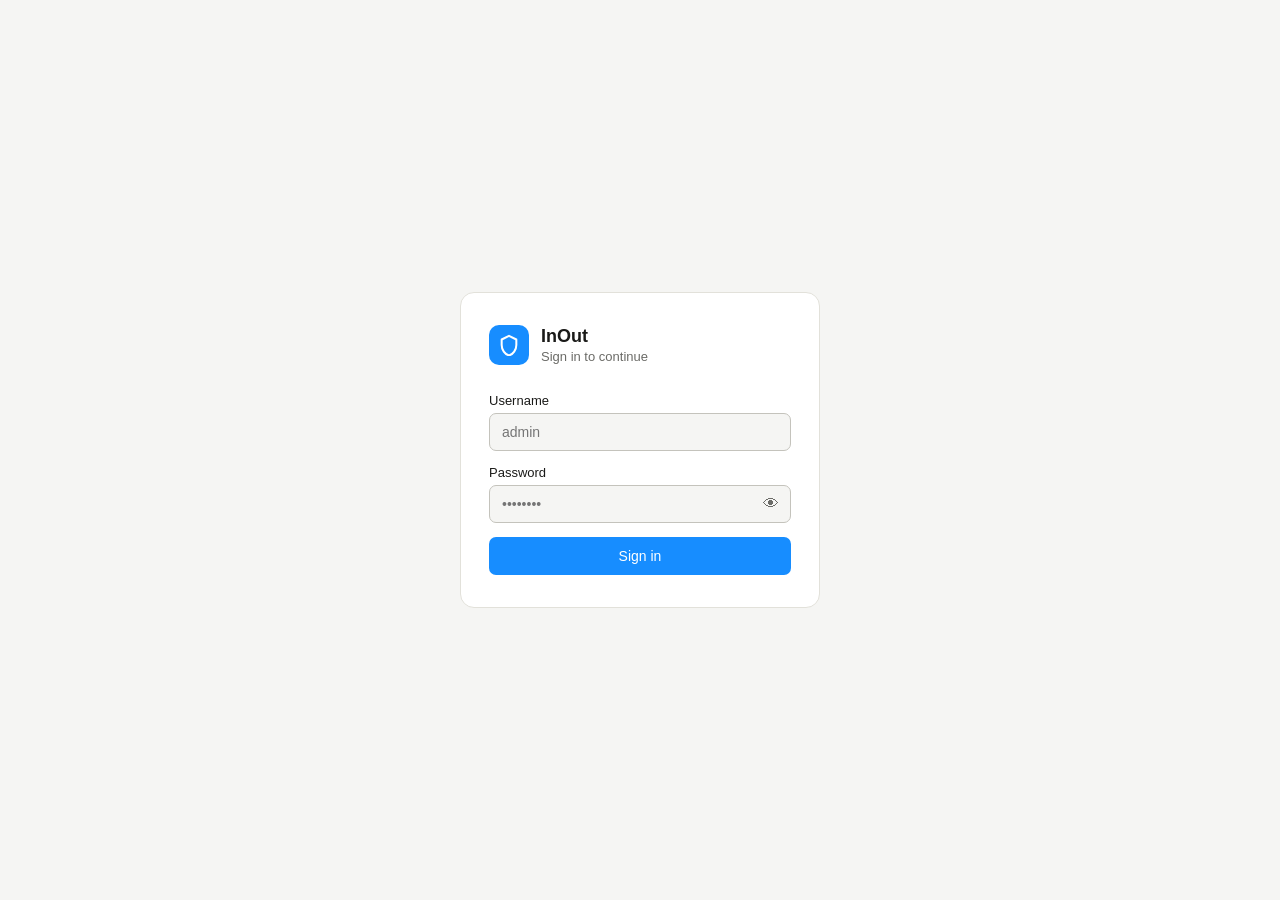
==== sd_card/www/index.html @ 233529e0 "fix(panel): auto-refresh employees and cards every 30s The local panel loaded employees once at star" ====
<!DOCTYPE html>
<html lang="en">
<head>
<meta charset="UTF-8">
<meta name="viewport" content="width=device-width,initial-scale=1,maximum-scale=1">
<title>InOut</title>
<style>
:root{
  --bg:#f5f5f3;--surface:#fff;--s2:#f0f0ee;--s3:#e8e8e5;
  --border:#e2e1da;--border2:#c4c3bc;
  --text:#1a1a18;--muted:#6b6b67;--hint:#9b9b96;
  --blue:#178DFF;--blue-d:#0f7ae0;--blue-bg:#e8f3ff;--blue-tx:#0c4a8a;
  --green:#39955a;--green-bg:#eaf5ee;--green-tx:#1a5430;
  --amber:#b07a10;--amber-bg:#fef3dc;--amber-tx:#7a4e00;
  --red:#c0392b;--red-bg:#fdecea;--red-tx:#7a1e14;
  --r:10px;--rsm:7px;
}
@media(prefers-color-scheme:dark){:root{
  --bg:#161614;--surface:#1f1f1d;--s2:#272725;--s3:#2f2f2c;
  --border:#2e2e2b;--border2:#3e3e3a;
  --text:#f0f0ec;--muted:#a0a09a;--hint:#606060;
  --blue:#4aabff;--blue-d:#6abbff;--blue-bg:#0d2540;--blue-tx:#90ccff;
  --green:#4caf70;--green-bg:#0f2d1a;--green-tx:#7dd89a;
  --amber:#e0a030;--amber-bg:#2d1e00;--amber-tx:#f0c060;
  --red:#e05540;--red-bg:#2d0e0a;--red-tx:#f09080;
}}
*{box-sizing:border-box;margin:0;padding:0}
body{font-family:-apple-system,BlinkMacSystemFont,'Segoe UI',Roboto,sans-serif;
     background:var(--bg);color:var(--text);-webkit-font-smoothing:antialiased;min-height:100vh}

/* ── Login ─────────────────────────────────────────────────────────────────── */
#login-screen{display:flex;align-items:center;justify-content:center;
              min-height:100vh;padding:20px}
.login-box{background:var(--surface);border:1px solid var(--border);
           border-radius:14px;padding:32px 28px;width:100%;max-width:360px}
.login-logo{display:flex;align-items:center;gap:12px;margin-bottom:28px}
.login-mark{width:40px;height:40px;background:var(--blue);border-radius:10px;
            display:flex;align-items:center;justify-content:center;flex-shrink:0}
.login-mark svg{width:22px;height:22px;fill:none;stroke:#fff;stroke-width:2.2;
                stroke-linecap:round;stroke-linejoin:round}
.login-title{font-size:18px;font-weight:600}
.login-sub{font-size:13px;color:var(--muted);margin-top:2px}
.lfield{display:flex;flex-direction:column;gap:5px;margin-bottom:14px}
.lfield label{font-size:13px;font-weight:500}
.lfield input{padding:10px 12px;border:1px solid var(--border2);border-radius:var(--rsm);
              background:var(--bg);color:var(--text);font-size:14px;font-family:inherit;outline:none}
.lfield input:focus{border-color:var(--blue);box-shadow:0 0 0 3px var(--blue-bg)}
.lerr{font-size:12px;color:var(--red-tx);background:var(--red-bg);padding:8px 12px;
      border-radius:var(--rsm);margin-bottom:12px;display:none}
.lerr.show{display:block}
.lbtn{width:100%;padding:11px;border-radius:var(--rsm);background:var(--blue);
      color:#fff;font-size:14px;font-weight:500;border:none;cursor:pointer;
      font-family:inherit;transition:opacity .15s}
.lbtn:hover{opacity:.9}.lbtn:disabled{opacity:.4;cursor:not-allowed}

/* ── Change password screen ────────────────────────────────────────────────── */
#change-pass-screen{display:none;align-items:center;justify-content:center;
                    min-height:100vh;padding:20px}
.cp-box{background:var(--surface);border:1px solid var(--border);
        border-radius:14px;padding:32px 28px;width:100%;max-width:360px}
.cp-box h2{font-size:16px;font-weight:600;margin-bottom:6px}
.cp-box p{font-size:13px;color:var(--muted);margin-bottom:20px;line-height:1.5}

/* ── App shell ─────────────────────────────────────────────────────────────── */
#app{display:none;height:100vh;overflow:hidden;flex-direction:column}
#app.show{display:flex}
.shell{display:flex;flex:1;overflow:hidden}
.sidebar{width:220px;min-width:220px;background:var(--surface);
         border-right:1px solid var(--border);display:flex;flex-direction:column;
         transition:transform .25s;z-index:30}
@media(max-width:700px){
  .sidebar{position:fixed;top:0;left:0;height:100%;transform:translateX(-100%);
           box-shadow:4px 0 20px rgba(0,0,0,.15)}
  .sidebar.open{transform:translateX(0)}
  .overlay{display:none;position:fixed;inset:0;background:rgba(0,0,0,.4);z-index:29}
  .overlay.show{display:block}
  .menu-btn{display:flex!important}
  .content{padding:14px 14px 40px!important}
  .topbar{padding:0 14px!important}
  .metrics{grid-template-columns:1fr 1fr!important}
  .grid2{grid-template-columns:1fr!important}
}
@media(min-width:701px){.overlay,.menu-btn{display:none}}
.logo{padding:18px 16px 14px;border-bottom:1px solid var(--border);display:flex;align-items:center;gap:10px}
.logo-mark{width:32px;height:32px;background:var(--blue);border-radius:8px;
           display:flex;align-items:center;justify-content:center;flex-shrink:0}
.logo-mark svg{width:17px;height:17px;fill:none;stroke:#fff;stroke-width:2.2;
               stroke-linecap:round;stroke-linejoin:round}
.logo-name{font-size:14px;font-weight:600}
.logo-sub{font-size:11px;color:var(--muted);margin-top:1px}
nav{flex:1;padding:10px 8px;overflow-y:auto}
.nav-sep{font-size:10px;color:var(--hint);text-transform:uppercase;letter-spacing:.06em;
         padding:10px 10px 4px;margin-top:4px}
.ni{display:flex;align-items:center;gap:9px;padding:7px 10px;border-radius:var(--rsm);
    font-size:13px;color:var(--muted);border:none;background:none;width:100%;
    text-align:left;cursor:pointer;font-family:inherit;margin-bottom:2px;transition:background .12s,color .12s}
.ni:hover{background:var(--s2);color:var(--text)}
.ni.active{background:var(--s2);color:var(--text);font-weight:500}
.ni svg{width:15px;height:15px;flex-shrink:0;opacity:.65}.ni.active svg{opacity:1}
.ni-badge{margin-left:auto;background:var(--red-bg);color:var(--red-tx);font-size:10px;padding:1px 6px;border-radius:99px;font-weight:600}
.sidebar-footer{padding:8px 8px 14px;border-top:1px solid var(--border)}
.user-chip{margin:0 10px 8px;padding:8px 10px;background:var(--s2);border-radius:var(--rsm);
           font-size:12px;display:flex;align-items:center;gap:8px}
.user-av{width:24px;height:24px;border-radius:50%;background:var(--blue-bg);
         color:var(--blue-tx);display:flex;align-items:center;justify-content:center;
         font-size:10px;font-weight:600;flex-shrink:0}
.user-info{flex:1;min-width:0}
.user-name{font-weight:500;white-space:nowrap;overflow:hidden;text-overflow:ellipsis}
.user-role{color:var(--muted);font-size:10px;text-transform:capitalize}
.sync-bar{margin:0 10px 6px;padding:7px 10px;background:var(--s2);border-radius:var(--rsm);
          font-size:11px;color:var(--muted);display:flex;align-items:center;gap:6px}
.sdot{width:6px;height:6px;border-radius:50%;background:var(--green);flex-shrink:0}
.sdot.off{background:var(--amber);animation:blink 1.5s infinite}
@keyframes blink{0%,100%{opacity:1}50%{opacity:.25}}
.main-area{flex:1;display:flex;flex-direction:column;overflow:hidden;min-width:0}
.topbar{background:var(--surface);border-bottom:1px solid var(--border);padding:0 20px;
        height:54px;display:flex;align-items:center;justify-content:space-between;
        flex-shrink:0;gap:12px}
.page-title{font-size:15px;font-weight:500;flex:1;white-space:nowrap;overflow:hidden;text-overflow:ellipsis}
.tb-right{display:flex;align-items:center;gap:8px;flex-shrink:0}
.menu-btn{background:none;border:none;cursor:pointer;color:var(--text);padding:6px;
          border-radius:6px;display:none;align-items:center;justify-content:center}
.menu-btn:hover{background:var(--s2)}
.server-chip{font-size:11px;padding:3px 9px;border-radius:99px;background:var(--s2);color:var(--muted);white-space:nowrap}
.offline-bar{background:var(--amber-bg);border-bottom:1px solid var(--amber-tx);
             color:var(--amber-tx);padding:7px 20px;font-size:12px;display:none;
             align-items:center;gap:8px;flex-shrink:0}
.offline-bar.show{display:flex}
.content{flex:1;overflow-y:auto;padding:20px;padding-bottom:40px}
.page{display:none}.page.active{display:block}

/* Metrics */
.metrics{display:grid;grid-template-columns:repeat(4,1fr);gap:10px;margin-bottom:18px}
.metric{background:var(--surface);border:1px solid var(--border);border-radius:var(--rsm);padding:12px 14px}
.mlbl{font-size:10px;color:var(--muted);text-transform:uppercase;letter-spacing:.05em;margin-bottom:4px}
.mval{font-size:22px;font-weight:600;letter-spacing:-.02em;line-height:1}
.msub{font-size:11px;color:var(--hint);margin-top:3px}

/* Card */
.card{background:var(--surface);border:1px solid var(--border);border-radius:var(--r);overflow:hidden;margin-bottom:14px}
.card-hd{padding:12px 16px;display:flex;align-items:center;justify-content:space-between;border-bottom:1px solid var(--border);gap:8px}
.card-hd h2{font-size:13px;font-weight:600}
.grid2{display:grid;grid-template-columns:1fr 1fr;gap:14px;margin-bottom:14px}

/* Table */
.tbl-wrap{overflow-x:auto;-webkit-overflow-scrolling:touch}
table{width:100%;border-collapse:collapse;font-size:13px}
thead th{text-align:left;padding:8px 14px;font-size:11px;font-weight:500;color:var(--muted);border-bottom:1px solid var(--border);white-space:nowrap}
tbody td{padding:10px 14px;border-bottom:1px solid var(--border);vertical-align:middle}
tbody tr:last-child td{border-bottom:none}
tbody tr:hover td{background:var(--s2)}
.empty-row td{text-align:center;padding:28px;color:var(--hint);font-size:13px}

/* Toolbar */
.toolbar{padding:10px 14px;border-bottom:1px solid var(--border);display:flex;gap:8px;flex-wrap:wrap;align-items:center}
.toolbar input,.toolbar select{padding:6px 10px;border-radius:var(--rsm);border:1px solid var(--border2);background:var(--surface);color:var(--text);font-size:13px;font-family:inherit;outline:none}
.toolbar input:focus,.toolbar select:focus{border-color:var(--blue)}
.toolbar input{flex:1;min-width:120px;max-width:220px}

/* Badges */
.badge{display:inline-flex;align-items:center;padding:2px 8px;border-radius:99px;font-size:11px;font-weight:500;white-space:nowrap}
.b-in{background:var(--blue-bg);color:var(--blue-tx)}.b-out{background:var(--s2);color:var(--muted)}
.b-granted{background:var(--green-bg);color:var(--green-tx)}.b-denied{background:var(--red-bg);color:var(--red-tx)}
.b-active{background:var(--green-bg);color:var(--green-tx)}.b-inactive{background:var(--s2);color:var(--muted)}
.b-lost{background:var(--red-bg);color:var(--red-tx)}.b-synced{background:var(--green-bg);color:var(--green-tx)}
.b-pending{background:var(--amber-bg);color:var(--amber-tx)}.b-super{background:var(--blue-bg);color:var(--blue-tx)}
.dot{width:6px;height:6px;border-radius:50%;display:inline-block;flex-shrink:0}
.dot-g{background:var(--green)}.dot-r{background:var(--red)}

/* Avatar */
.av{width:26px;height:26px;border-radius:50%;display:inline-flex;align-items:center;justify-content:center;font-size:10px;font-weight:600;flex-shrink:0}

/* Buttons */
button,a.btn{font-family:inherit;cursor:pointer;border:none;outline:none;text-decoration:none}
.btn{display:inline-flex;align-items:center;gap:5px;padding:7px 13px;border-radius:var(--rsm);font-size:13px;font-weight:500;background:var(--surface);border:1px solid var(--border2);color:var(--text);transition:background .12s}
.btn:hover{background:var(--s2)}.btn:disabled{opacity:.4;cursor:not-allowed}
.btn-primary{background:var(--blue);border-color:var(--blue);color:#fff}
.btn-primary:hover{background:var(--blue-d)}
.btn-sm{padding:5px 10px;font-size:12px}
.btn-icon{padding:5px;border-radius:6px;background:none;border:none;color:var(--muted);display:inline-flex}
.btn-icon:hover{background:var(--s2);color:var(--text)}
.btn-danger{background:var(--red-bg);color:var(--red-tx);border-color:var(--border)}

/* Form field (modal) */
.field{display:flex;flex-direction:column;gap:5px;margin-bottom:12px}
.field label{font-size:12px;font-weight:500;color:var(--muted)}
.field input,.field select{padding:8px 10px;border:1px solid var(--border2);border-radius:var(--rsm);background:var(--bg);color:var(--text);font-size:13px;font-family:inherit;outline:none;width:100%;min-width:0}
.field input:focus,.field select:focus{border-color:var(--blue)}
.field-row{display:grid;grid-template-columns:1fr 1fr;gap:10px}@media(max-width:480px){.field-row{grid-template-columns:1fr}.modal{padding:14px;border-radius:var(--rsm)}.modal-bg{padding:8px}}

/* Modal */
.modal-bg{display:none;position:fixed;inset:0;background:rgba(0,0,0,.5);z-index:50;align-items:flex-start;justify-content:center;padding:12px;overflow-y:auto}
.modal-bg.show{display:flex}
.modal{background:var(--surface);border-radius:var(--r);padding:18px;width:100%;max-width:500px;max-height:94vh;overflow-y:auto;box-shadow:0 8px 40px rgba(0,0,0,.2)}
.modal-body{display:flex;flex-direction:column;gap:0}
.modal h3{font-size:15px;font-weight:600;margin-bottom:16px}
.modal-footer{display:flex;gap:8px;margin-top:16px;justify-content:flex-end}
.modal-err{font-size:12px;color:var(--red-tx);background:var(--red-bg);padding:7px 10px;border-radius:var(--rsm);margin-bottom:10px;display:none}
.modal-err.show{display:block}

/* Card tap widget */
.tap-widget{text-align:center;padding:20px;background:var(--s2);border-radius:var(--rsm);margin:10px 0}
.tap-icon{font-size:32px;margin-bottom:6px}
.tap-msg{font-size:13px;font-weight:500}
.tap-sub{font-size:12px;color:var(--muted);margin-top:3px}
.tap-timer{font-size:22px;font-weight:600;color:var(--blue);margin-top:6px}
.tap-ok{background:var(--green-bg);border-radius:var(--rsm);padding:12px;text-align:center}
.field-err{font-size:11px;color:var(--red-tx);margin-top:2px;display:none}
.field-err.show{display:block}
.field input.invalid{border-color:var(--red-tx)}
.field input.valid{border-color:var(--green)}

/* Event feed */
.ev-row{display:flex;align-items:center;gap:8px;padding:8px 14px;border-bottom:1px solid var(--border);font-size:12px}
.ev-row:last-child{border-bottom:none}
.ev-name{flex:1;font-weight:500;white-space:nowrap;overflow:hidden;text-overflow:ellipsis}

/* Device info */
.dg{display:grid;grid-template-columns:1fr 1fr;gap:5px 12px;font-size:12px;margin:12px 0}
.dg-l{color:var(--muted)}.dg-v{font-weight:500;font-family:ui-monospace,monospace;font-size:11px;text-align:right;word-break:break-all}

/* Setup form */
.setup-field{padding:11px 15px;display:flex;flex-direction:column;gap:5px;border-bottom:1px solid var(--border)}
.setup-field:last-child{border-bottom:none}
.setup-field label{font-size:13px;font-weight:500}
.setup-field input{padding:8px 10px;border:1px solid var(--border2);border-radius:var(--rsm);background:var(--bg);color:var(--text);font-size:13px;font-family:inherit;outline:none}
.setup-field input:focus{border-color:var(--blue)}
.setup-field-row{flex-direction:row;align-items:center;justify-content:space-between;gap:12px}
.toggle{position:relative;width:42px;height:24px;flex-shrink:0}
.toggle input{opacity:0;width:0;height:0}
.ttrack{position:absolute;inset:0;background:var(--border2);border-radius:99px;cursor:pointer;transition:background .2s}
.toggle input:checked+.ttrack{background:var(--blue)}
.ttrack:before{content:'';position:absolute;height:18px;width:18px;left:3px;top:3px;background:#fff;border-radius:50%;transition:transform .2s}
.toggle input:checked+.ttrack:before{transform:translateX(18px)}
.info-row{display:flex;justify-content:space-between;align-items:center;padding:8px 15px;font-size:12px;border-bottom:1px solid var(--border)}
.info-row:last-child{border-bottom:none}
.ir-l{color:var(--muted)}.ir-v{font-weight:500;font-family:ui-monospace,monospace;font-size:11px;text-align:right;word-break:break-all}
.chip{display:inline-block;padding:2px 7px;border-radius:99px;font-size:11px;font-weight:600}
.chip-g{background:var(--green-bg);color:var(--green-tx)}.chip-r{background:var(--red-bg);color:var(--red-tx)}.chip-b{background:var(--blue-bg);color:var(--blue-tx)}.chip-a{background:var(--amber-bg);color:var(--amber-tx)}

/* Toast */
.toast{position:fixed;bottom:20px;left:50%;transform:translateX(-50%) translateY(60px);background:var(--text);color:var(--bg);padding:9px 20px;border-radius:99px;font-size:13px;font-weight:500;transition:transform .22s,opacity .22s;opacity:0;z-index:99;pointer-events:none;white-space:nowrap}
.toast.show{transform:translateX(-50%) translateY(0);opacity:1}

@media(max-width:500px){.hide-xs{display:none}tbody td,thead th{padding:8px 10px}}

/* Photos */
.photo-grid{display:grid;grid-template-columns:repeat(auto-fill,minmax(200px,1fr));gap:12px;padding:2px}
.photo-card{background:var(--surface);border:1px solid var(--border);border-radius:var(--rsm);overflow:hidden;transition:box-shadow .15s;position:relative}
.photo-card:hover{box-shadow:0 4px 16px rgba(0,0,0,.12)}
.photo-card img{width:100%;aspect-ratio:16/9;object-fit:cover;display:block;background:var(--s3);min-height:60px;cursor:pointer}
.photo-meta{padding:8px 10px 6px}
.photo-name{font-size:13px;font-weight:500;white-space:nowrap;overflow:hidden;text-overflow:ellipsis}
.photo-uid{font-size:10px;color:var(--hint);font-family:ui-monospace,monospace;margin-top:1px}
.photo-ts{font-size:11px;color:var(--muted);margin-top:2px}
.photo-del{display:block;width:100%;margin-top:6px;padding:4px 0;font-size:11px;color:var(--danger,#e53935);background:none;border:1px solid currentColor;border-radius:4px;cursor:pointer;text-align:center;opacity:.7}
.photo-del:hover{opacity:1;background:rgba(229,57,53,.06)}
</style>
</head>
<body>

<!-- Login screen -->
<div id="login-screen">
  <div class="login-box">
    <div class="login-logo">
      <div class="login-mark"><svg viewBox="0 0 24 24"><path d="M12 2L4 6v6c0 5.25 3.5 10.15 8 11.35C16.5 22.15 20 17.25 20 12V6l-8-4z"/></svg></div>
      <div><div class="login-title">InOut</div><div class="login-sub">Sign in to continue</div></div>
    </div>
    <div class="lerr" id="lerr"></div>
    <div class="lfield"><label>Username</label><input type="text" id="l-user" autocapitalize="none" autocorrect="off" placeholder="admin"></div>
    <div class="lfield"><label>Password</label>
      <div style="position:relative">
        <input type="password" id="l-pass" placeholder="••••••••" onkeydown="if(event.key==='Enter')doLogin()" style="padding-right:40px;width:100%">
        <button type="button" onclick="togglePwd('l-pass',this)" style="position:absolute;right:8px;top:50%;transform:translateY(-50%);background:none;border:none;cursor:pointer;color:var(--muted);font-size:16px;padding:4px">👁</button>
      </div>
    </div>
    <button class="lbtn" id="l-btn" onclick="doLogin()">Sign in</button>
  </div>
</div>

<!-- Change password (forced on first login) -->
<div id="change-pass-screen" style="display:none;align-items:center;justify-content:center;min-height:100vh;padding:20px">
  <div class="cp-box">
    <div class="login-logo" style="margin-bottom:16px">
      <div class="login-mark"><svg viewBox="0 0 24 24"><path d="M12 2L4 6v6c0 5.25 3.5 10.15 8 11.35C16.5 22.15 20 17.25 20 12V6l-8-4z"/></svg></div>
      <div><div class="login-title">Change password</div></div>
    </div>
    <p style="font-size:13px;color:var(--muted);margin-bottom:20px;line-height:1.5">This is your first login. You must set a new password before continuing.</p>
    <div class="lerr" id="cp-err"></div>
    <div class="lfield"><label>Current password</label>
      <div style="position:relative"><input type="password" id="cp-old" placeholder="Current password" style="padding-right:40px;width:100%">
      <button type="button" onclick="togglePwd('cp-old',this)" style="position:absolute;right:8px;top:50%;transform:translateY(-50%);background:none;border:none;cursor:pointer;color:var(--muted);font-size:16px;padding:4px">👁</button></div>
    </div>
    <div class="lfield"><label>New password <span style="color:var(--hint);font-weight:400">(min 8 chars)</span></label>
      <div style="position:relative"><input type="password" id="cp-new" placeholder="New password" style="padding-right:40px;width:100%">
      <button type="button" onclick="togglePwd('cp-new',this)" style="position:absolute;right:8px;top:50%;transform:translateY(-50%);background:none;border:none;cursor:pointer;color:var(--muted);font-size:16px;padding:4px">👁</button></div>
    </div>
    <div class="lfield"><label>Confirm new password</label>
      <div style="position:relative"><input type="password" id="cp-confirm" placeholder="Confirm" onkeydown="if(event.key==='Enter')doChangePassword()" style="padding-right:40px;width:100%">
      <button type="button" onclick="togglePwd('cp-confirm',this)" style="position:absolute;right:8px;top:50%;transform:translateY(-50%);background:none;border:none;cursor:pointer;color:var(--muted);font-size:16px;padding:4px">👁</button></div>
    </div>
    <button class="lbtn" id="cp-btn" onclick="doChangePassword()">Set password & continue</button>
  </div>
</div>

<!-- Main app -->
<div id="app">
  <div class="overlay" id="overlay" onclick="closeSidebar()"></div>
  <div class="shell">

    <aside class="sidebar" id="sidebar">
      <div class="logo">
        <div class="logo-mark"><svg viewBox="0 0 24 24"><path d="M12 2L4 6v6c0 5.25 3.5 10.15 8 11.35C16.5 22.15 20 17.25 20 12V6l-8-4z"/></svg></div>
        <div><div class="logo-name">InOut</div><div class="logo-sub" id="sb-id">—</div></div>
      </div>
      <nav id="main-nav">
        <!-- Filled by JS based on role -->
      </nav>
      <div class="user-chip">
        <div class="user-av" id="user-av">A</div>
        <div class="user-info">
          <div class="user-name" id="user-name">—</div>
          <div class="user-role" id="user-role">—</div>
        </div>
      </div>
      <div class="sync-bar"><div class="sdot off" id="sdot"></div><span id="sync-txt">Connecting…</span></div>
      <div class="sidebar-footer">
        <button class="ni" onclick="openChangePassword()">
          <svg viewBox="0 0 24 24" fill="none" stroke="currentColor" stroke-width="2"><rect x="3" y="11" width="18" height="11" rx="2"/><path d="M7 11V7a5 5 0 0 1 10 0v4"/></svg>Change password
        </button>
        <button class="ni" onclick="doLogout()">
          <svg viewBox="0 0 24 24" fill="none" stroke="currentColor" stroke-width="2"><path d="M9 21H5a2 2 0 0 1-2-2V5a2 2 0 0 1 2-2h4"/><polyline points="16 17 21 12 16 7"/><line x1="21" y1="12" x2="9" y2="12"/></svg>Sign out
        </button>
      </div>
    </aside>

    <div class="main-area">
      <div class="topbar">
        <button class="menu-btn" onclick="openSidebar()">
          <svg width="20" height="20" viewBox="0 0 24 24" fill="none" stroke="currentColor" stroke-width="2"><line x1="3" y1="6" x2="21" y2="6"/><line x1="3" y1="12" x2="21" y2="12"/><line x1="3" y1="18" x2="21" y2="18"/></svg>
        </button>
        <span class="page-title" id="page-title">Dashboard</span>
        <div class="tb-right">
          <span class="server-chip" id="chip">● Offline</span>
          <button class="btn btn-sm" onclick="forceSync()">Sync</button>
        </div>
      </div>
      <div class="offline-bar" id="offline-bar">
        <svg width="13" height="13" fill="none" stroke="currentColor" stroke-width="2" viewBox="0 0 24 24"><circle cx="12" cy="12" r="10"/><line x1="12" y1="8" x2="12" y2="12"/><line x1="12" y1="16" x2="12.01" y2="16"/></svg>
        Server unreachable — showing local data. Events sync automatically.
      </div>

      <div class="content">

        <!-- Dashboard -->
        <div class="page active" id="page-dashboard">
          <div class="metrics">
            <div class="metric"><div class="mlbl">Employees</div><div class="mval" id="m-emp">—</div></div>
            <div class="metric"><div class="mlbl">Events today</div><div class="mval" id="m-today">—</div></div>
            <div class="metric"><div class="mlbl">Unsynced</div><div class="mval" id="m-unsynced">—</div><div class="msub" id="m-usub"></div></div>
            <div class="metric"><div class="mlbl">Denied today</div><div class="mval" id="m-denied">—</div></div>
          </div>
          <div class="grid2">
            <div class="card">
              <div class="card-hd"><h2>Recent events</h2><button class="btn btn-sm" onclick="nav('events',null)">All →</button></div>
              <div id="dash-events"></div>
            </div>
            <div class="card">
              <div class="card-hd"><h2>Who's inside</h2><span id="whos-count" style="font-size:12px;color:var(--green-tx)"></span></div>
              <div id="whos-in"></div>
            </div>
          </div>
        </div>

        <!-- Events -->
        <div class="page" id="page-events">
          <div class="card">
            <div class="card-hd"><h2>Access events</h2>
              <div style="display:flex;gap:6px;align-items:center">
                <span id="ev-src" style="font-size:11px;color:var(--muted);padding:2px 7px;background:var(--s2);border-radius:99px">Local</span>
                <button class="btn btn-sm" onclick="exportCsv()">Export</button>
              </div>
            </div>
            <div class="toolbar">
              <input type="text" id="ev-q" placeholder="Name or UID…" oninput="renderEvents()">
              <select id="ev-dir" onchange="renderEvents()"><option value="">All dirs</option><option value="in">IN</option><option value="out">OUT</option></select>
              <select id="ev-dec" onchange="renderEvents()"><option value="">All</option><option value="granted">Granted</option><option value="denied">Denied</option></select>
              <select id="ev-syn" onchange="renderEvents()"><option value="">All sync</option><option value="false">Unsynced</option><option value="true">Synced</option></select>
            </div>
            <div class="tbl-wrap"><table>
              <thead><tr><th>Employee</th><th class="hide-xs">UID</th><th>Dir</th><th>Decision</th><th class="hide-xs">Sync</th><th>Time</th></tr></thead>
              <tbody id="ev-body"></tbody>
            </table></div>
          </div>
        </div>

        <!-- Employees -->
        <div class="page" id="page-employees">
          <div class="card">
            <div class="card-hd"><h2>Employees</h2>
              <div style="display:flex;gap:6px;align-items:center">
                <span id="emp-src" style="font-size:11px;color:var(--muted);padding:2px 7px;background:var(--s2);border-radius:99px">Local</span>
                <button class="btn btn-sm btn-primary" onclick="openAddEmployee()">+ Add</button>
              </div>
            </div>
            <div class="toolbar">
              <input type="text" id="emp-q" placeholder="Name, department…" oninput="renderEmployees()">
              <select id="emp-st" onchange="renderEmployees()"><option value="">All</option><option value="active">Active</option><option value="inactive">Inactive</option></select>
            </div>
            <div class="tbl-wrap"><table>
              <thead><tr><th>Name</th><th class="hide-xs">Dept / Position</th><th>Cards</th><th>Status</th><th>Sync</th><th></th></tr></thead>
              <tbody id="emp-body"></tbody>
            </table></div>
          </div>
        </div>

        <!-- Cards -->
        <div class="page" id="page-cards">
          <div class="card">
            <div class="card-hd"><h2>Cards</h2></div>
            <div class="toolbar">
              <input type="text" id="card-q" placeholder="UID or employee…" oninput="renderCards()">
              <select id="card-st" onchange="renderCards()"><option value="">All</option><option value="active">Active</option><option value="lost">Lost</option><option value="disabled">Disabled</option></select>
            </div>
            <div class="tbl-wrap"><table>
              <thead><tr><th>UID</th><th>Label</th><th>Employee</th><th class="hide-xs">Type</th><th>Status</th></tr></thead>
              <tbody id="card-body"></tbody>
            </table></div>
          </div>
        </div>

        <!-- Admins (super admin only) -->
        <div class="page" id="page-admins">
          <div class="card">
            <div class="card-hd"><h2>Admin accounts</h2>
              <button class="btn btn-sm btn-primary" onclick="openAddAdmin()">+ Add admin</button>
            </div>
            <div class="tbl-wrap"><table>
              <thead><tr><th>Username</th><th>Role</th><th>Status</th><th></th></tr></thead>
              <tbody id="admin-body"></tbody>
            </table></div>
          </div>
        </div>

        <!-- Device setup (super admin only) -->
        <div class="page" id="page-setup">
          <div id="setup-status-card" style="margin-bottom:14px"></div>

          <div class="card">
            <div class="card-hd"><h2>Server configuration</h2></div>
            <div style="border-bottom:1px solid var(--border)"></div>
            <div class="setup-field"><label>Server URL</label><input type="url" id="f-server" placeholder="" autocapitalize="none" autocorrect="off"></div>
            <div class="setup-field"><label>Device token <span style="color:var(--hint);font-weight:400">— from admin panel</span></label><input type="password" id="f-token" placeholder="tok_••••••••" autocapitalize="none" autocorrect="off"></div>
            <div class="setup-field">
              <label>Timezone</label>
              <select id="f-tz" onchange="saveTz()">
                <option value="Asia/Tbilisi">Georgia (Tbilisi) UTC+4</option>
                <option value="Europe/London">London UTC+0/+1</option>
                <option value="Europe/Paris">Central Europe UTC+1/+2</option>
                <option value="Europe/Moscow">Moscow UTC+3</option>
                <option value="Asia/Dubai">Dubai UTC+4</option>
                <option value="Asia/Istanbul">Istanbul UTC+3</option>
                <option value="America/New_York">New York UTC-5/-4</option>
                <option value="America/Los_Angeles">Los Angeles UTC-8/-7</option>
                <option value="UTC">UTC</option>
              </select>
            </div>
            <div style="padding:11px 15px;display:flex;gap:8px">
              <button class="btn btn-primary" style="flex:1" id="btn-save-srv" onclick="saveServerConfig()">Save & test connection</button>
            </div>
          </div>

          <div class="card">
            <div class="card-hd"><h2>Hardware pins</h2><span style="font-size:11px;color:var(--muted)">Requires reboot</span></div>
            <div style="border-bottom:1px solid var(--border)"></div>
            <div class="setup-field"><label>CS IN reader</label><input type="number" id="f-csin" min="0" max="39" placeholder="4"></div>
            <div class="setup-field"><label>CS OUT reader</label><input type="number" id="f-csout" min="0" max="39" placeholder="25"></div>
            <div class="setup-field"><label>CS SD card</label><input type="number" id="f-cssd" min="0" max="39" placeholder="5"></div>
            <div class="setup-field"><label>Relay pin</label><input type="number" id="f-relay" min="0" max="39" placeholder="26"></div>
            <div class="setup-field"><label>Relay duration (ms)</label><input type="number" id="f-relayms" min="500" max="10000" step="100" placeholder="3000"></div>
            <div class="setup-field setup-field-row">
              <div><label>Active-LOW relay</label><div style="font-size:11px;color:var(--hint);margin-top:2px">Enable if relay triggers in reverse</div></div>
              <label class="toggle"><input type="checkbox" id="f-activelow"><span class="ttrack"></span></label>
            </div>
            <div style="padding:11px 15px;display:flex;gap:8px">
              <button class="btn btn-primary" style="flex:1" id="btn-save-hw" onclick="saveHwConfig()">Save hardware config</button>
            </div>
          </div>

          <div class="card">
            <div class="card-hd"><h2>Reader assignment</h2></div>
            <div style="border-bottom:1px solid var(--border)"></div>
            <div style="padding:12px 15px">
              <div style="font-size:13px;margin-bottom:10px">
                <div style="display:flex;justify-content:space-between;margin-bottom:6px">
                  <span style="color:var(--muted)">IN reader</span>
                  <span style="font-family:ui-monospace,monospace;font-size:12px" id="lbl-cs-in">GPIO —</span>
                </div>
                <div style="display:flex;justify-content:space-between">
                  <span style="color:var(--muted)">OUT reader</span>
                  <span style="font-family:ui-monospace,monospace;font-size:12px" id="lbl-cs-out">GPIO —</span>
                </div>
              </div>
              <button class="btn btn-sm" style="width:100%" onclick="confirmSwapReaders()">⇄ Swap IN / OUT readers</button>
            </div>
          </div>

          <div class="card">
            <div class="card-hd"><h2>Danger zone</h2></div>
            <div style="border-bottom:1px solid var(--border)"></div>
            <div style="padding:11px 15px;display:flex;gap:8px">
              <button class="btn btn-danger btn-sm" onclick="doReset('wifi')">Reset WiFi</button>
              <button class="btn btn-danger btn-sm" onclick="doReset('all')">Factory reset</button>
              <button class="btn btn-sm" onclick="doOpen()">🔓 Test relay</button>
            </div>
          </div>
        </div>

        <!-- Devices -->
        <div class="page" id="page-devices">
          <div id="device-body"></div>
        </div>

        <!-- Photos -->
        <div class="page" id="page-photos">
          <div class="card" style="margin-bottom:14px">
            <div class="card-hd">
              <h2>Photos</h2>
              <button class="btn btn-sm" onclick="loadPhotos()">Refresh</button>
            </div>
            <div class="toolbar">
              <input type="text" id="photo-q" placeholder="Name or UID…" oninput="renderPhotos()">
            </div>
          </div>
          <div id="photo-grid-wrap"></div>
        </div>

      </div>
    </div>
  </div>
</div>

<!-- Add Employee Modal — Step 1: scan card, Step 2: details -->
<div class="modal-bg" id="modal-emp">
  <div class="modal">
    <h3>Add employee</h3>
    <div class="modal-err" id="emp-err"></div>

    <!-- Step 1: Scan card -->
    <div id="emp-step1">
      <div style="font-size:13px;color:var(--muted);margin-bottom:14px;line-height:1.5">
        Step 1 of 2 &mdash; Scan the employee&apos;s NFC card on the IN reader.
      </div>
      <div id="tap-widget-area">
        <div class="tap-widget">
          <div class="tap-icon">&#x1F4B3;</div>
          <div class="tap-msg">Tap card on IN reader</div>
          <div class="tap-sub">Waiting for scan&hellip;</div>
          <div class="tap-timer" id="tap-countdown">&mdash;</div>
        </div>
      </div>
      <div class="field" style="margin-top:12px">
        <label>Card UID <span style="font-weight:400;color:var(--hint)">auto-filled on scan, or type manually</span></label>
        <input type="text" id="ef-uid" style="font-family:ui-monospace,monospace;font-size:12px;text-transform:uppercase" oninput="onUidManualInput()">
      </div>
      <div class="field-row">
        <div class="field"><label>Card label</label><input type="text" id="ef-label"></div>
        <div class="field"><label>Card type</label>
          <select id="ef-type">
            <option value="mifare_uid">MIFARE UID</option>
            <option value="mifare_desfire">MIFARE DESFire</option>
          </select>
        </div>
      </div>
      <div class="modal-footer">
        <button class="btn" onclick="closeModal('modal-emp')">Cancel</button>
        <button class="btn btn-primary" id="btn-step1-next" onclick="goToStep2()" disabled>Next &rarr;</button>
      </div>
    </div>

    <!-- Step 2: Employee details -->
    <div id="emp-step2" style="display:none">
      <div style="font-size:13px;color:var(--muted);margin-bottom:12px">Step 2 of 2 &mdash; Employee details</div>
      <div style="background:var(--s2);border-radius:var(--rsm);padding:8px 12px;margin-bottom:12px;font-size:12px;display:flex;align-items:center;gap:8px">
        <span>&#x1F4B3;</span>
        <span style="font-family:ui-monospace,monospace;font-size:11px" id="step2-uid-display"></span>
        <button class="btn btn-sm" style="margin-left:auto;padding:3px 8px;font-size:11px" onclick="goBackToStep1()">Change</button>
      </div>
      <div class="field-row">
        <div class="field"><label>First name *</label><input type="text" id="ef-first" oninput="validateName(this)"></div>
        <div class="field"><label>Last name *</label><input type="text" id="ef-last" oninput="validateName(this)"></div>
      </div>
      <div class="field-row">
        <div class="field"><label>Department</label><input type="text" id="ef-dept"></div>
        <div class="field"><label>Position</label><input type="text" id="ef-pos"></div>
      </div>
      <div class="field-row">
        <div class="field">
          <label>Phone</label>
          <input type="tel" id="ef-phone" oninput="validatePhone(this)" pattern="[+0-9\s\-\(\)]*">
          <span class="field-err" id="ef-phone-err"></span>
        </div>
        <div class="field">
          <label>Email</label>
          <input type="email" id="ef-email" oninput="validateEmail(this)">
          <span class="field-err" id="ef-email-err"></span>
        </div>
      </div>

      <div class="modal-footer">
        <button class="btn" onclick="goBackToStep1()">&larr; Back</button>
        <button class="btn btn-primary" id="btn-save-emp" onclick="saveEmployee()">Create employee</button>
      </div>
    </div>
  </div>
</div>

<!-- Edit Employee Modal -->
<div class="modal-bg" id="modal-edit-emp">
  <div class="modal">
    <h3>Edit employee</h3>
    <div class="modal-err" id="edit-emp-err"></div>
    <div class="field-row">
      <div class="field"><label>First name *</label><input type="text" id="ee-first" oninput="validateName(this)"></div>
      <div class="field"><label>Last name *</label><input type="text" id="ee-last" oninput="validateName(this)"></div>
    </div>
    <div class="field-row">
      <div class="field"><label>Department</label><input type="text" id="ee-dept"></div>
      <div class="field"><label>Position</label><input type="text" id="ee-pos"></div>
    </div>
    <div class="field-row">
      <div class="field">
        <label>Phone</label>
        <input type="tel" id="ee-phone" oninput="validatePhone(this)">
        <span class="field-err" id="ee-phone-err"></span>
      </div>
      <div class="field">
        <label>Email</label>
        <input type="email" id="ee-email" oninput="validateEmail(this)">
        <span class="field-err" id="ee-email-err"></span>
      </div>
    </div>
    <div class="field">
      <label>Status</label>
      <select id="ee-status">
        <option value="active">Active</option>
        <option value="inactive">Inactive</option>
      </select>
    </div>
    <div class="modal-footer">
      <button class="btn" onclick="closeModal('modal-edit-emp')">Cancel</button>
      <button class="btn btn-primary" onclick="saveEditEmployee()">Save changes</button>
    </div>
  </div>
</div>

<!-- Add Admin Modal -->
<div class="modal-bg" id="modal-admin">
  <div class="modal">
    <h3>Add admin</h3>
    <div class="modal-err" id="admin-err"></div>
    <div class="field"><label>Username</label><input type="text" id="af-user" placeholder="" autocapitalize="none"></div>
    <div class="field"><label>Password <span style="font-weight:400;color:var(--hint)">(min 8 chars)</span></label><input type="password" id="af-pass" placeholder="••••••••"></div>
    <div class="field"><label>Role</label>
      <select id="af-role">
        <option value="admin">Admin — dashboard, employees, cards</option>
        <option value="super_admin">Super admin — full access</option>
      </select>
    </div>
    <div style="font-size:12px;color:var(--muted);margin-top:4px;line-height:1.5">
      User will be required to change their password on first login.
    </div>
    <div class="modal-footer">
      <button class="btn" onclick="closeModal('modal-admin')">Cancel</button>
      <button class="btn btn-primary" onclick="saveAdmin()">Create admin</button>
    </div>
  </div>
</div>

<!-- Change password modal -->
<div class="modal-bg" id="modal-chpass">
  <div class="modal">
    <h3>Change password</h3>
    <div class="modal-err" id="chpass-err"></div>
    <div class="field"><label>Current password</label><input type="password" id="chp-old"></div>
    <div class="field"><label>New password</label><input type="password" id="chp-new"></div>
    <div class="field"><label>Confirm</label><input type="password" id="chp-conf"></div>
    <div class="modal-footer">
      <button class="btn" onclick="closeModal('modal-chpass')">Cancel</button>
      <button class="btn btn-primary" onclick="submitChangePassword()">Change password</button>
    </div>
  </div>
</div>

<div class="toast" id="toast"></div>

<script>
// ── State ─────────────────────────────────────────────────────────────────────
let TOKEN = localStorage.getItem('cp_token') || '';
let ROLE  = localStorage.getItem('cp_role')  || '';
let USER  = localStorage.getItem('cp_user')  || '';
const S = { status:null, employees:[], cards:[], events:[], admins:[], online:false };
let _addEmpLocalId = '';
let _tapPollIv = null, _countdown = null;

// ── Helpers ───────────────────────────────────────────────────────────────────
function toast(msg,dur=2500){
  const t=document.getElementById('toast');t.textContent=msg;t.classList.add('show');
  setTimeout(()=>t.classList.remove('show'),dur);
}
function fmtTs(ts){
  if(!ts)return'—';const s=String(ts);
  if(s.includes('T')&&s.includes(':')){
    try{const d=new Date(ts);if(!isNaN(d)){
      const today=new Date();
      if(d.toDateString()===today.toDateString())
        return d.toLocaleTimeString([],{hour:'2-digit',minute:'2-digit',second:'2-digit'});
      return d.toLocaleDateString([],{day:'2-digit',month:'2-digit'})+' '+d.toLocaleTimeString([],{hour:'2-digit',minute:'2-digit'});
    }}catch{}
  }
  if(s.startsWith('~'))return'boot+'+s.slice(1);return s;
}
function fmtUptime(s){
  if(!s)return'—';if(s<60)return s+'s';if(s<3600)return Math.floor(s/60)+'m '+Math.floor(s%60)+'s';
  return Math.floor(s/3600)+'h '+Math.floor((s%3600)/60)+'m';
}
const AVC=['#B5D4F4','#9FE1CB','#F5C4B3','#F4C0D1','#C0DD97','#FAD6A5'];
const AXT=['#0C447C','#085041','#8B3A1A','#6B3660','#3A6B11','#7A4E00'];
function avC(n){return AVC[(n||'?').charCodeAt(0)%6];}
function avX(n){return AXT[(n||'?').charCodeAt(0)%6];}
function ini(n){return(n||'?').split(' ').map(w=>w[0]||'').join('').slice(0,2).toUpperCase();}
function av(n){return`<div class="av" style="background:${avC(n)};color:${avX(n)}">${ini(n)}</div>`;}
function showErr(id,msg){const e=document.getElementById(id);if(e){e.textContent=msg;e.classList.add('show');}}
function hideErr(id){const e=document.getElementById(id);if(e)e.classList.remove('show');}

// ── API calls ─────────────────────────────────────────────────────────────────
function headers(){return{'Content-Type':'application/json','X-Session-Token':TOKEN};}
async function api(method,path,body){
  try{
    const r=await fetch(path,{method,headers:headers(),body:body?JSON.stringify(body):undefined});
    const d=await r.json();
    if(r.status===401){doLogout();return null;}
    return{ok:r.ok,status:r.status,data:d};
  }catch(e){return{ok:false,status:0,data:{error:e.message}};}
}
async function lg(p){const r=await api('GET',p);return r?.data||null;}
async function lpost(p,b){const r=await api('POST',p,b);return r?.data||null;}

// ── Auth ──────────────────────────────────────────────────────────────────────
function togglePwd(id, btn) {
  const inp = document.getElementById(id);
  if (inp.type === 'password') { inp.type = 'text'; btn.textContent = '🙈'; }
  else { inp.type = 'password'; btn.textContent = '👁'; }
}

async function doLogin(){
  const user=document.getElementById('l-user').value.trim();
  const pass=document.getElementById('l-pass').value;
  if(!user||!pass){showErr('lerr','Enter username and password');return;}
  const btn=document.getElementById('l-btn');btn.disabled=true;btn.textContent='Signing in…';
  hideErr('lerr');
  const r=await fetch('/api/auth/login',{method:'POST',headers:{'Content-Type':'application/json'},body:JSON.stringify({username:user,password:pass})});
  const d=await r.json();
  btn.disabled=false;btn.textContent='Sign in';
  if(!r.ok){showErr('lerr',d.error||'Login failed');return;}
  TOKEN=d.token;ROLE=d.role;USER=d.username;
  localStorage.setItem('cp_token',TOKEN);
  localStorage.setItem('cp_role',ROLE);
  localStorage.setItem('cp_user',USER);
  if(d.must_change_password){showForceChangePassword();}
  else{showApp();}
}

function showForceChangePassword(){
  document.getElementById('login-screen').style.display='none';
  const s=document.getElementById('change-pass-screen');
  s.style.display='flex';
  document.getElementById('cp-old').value='';
  document.getElementById('cp-new').value='';
  document.getElementById('cp-confirm').value='';
}

async function doChangePassword(){
  const old=document.getElementById('cp-old').value;
  const nw=document.getElementById('cp-new').value;
  const conf=document.getElementById('cp-confirm').value;
  hideErr('cp-err');
  if(nw!==conf){showErr('cp-err','Passwords do not match');return;}
  if(nw.length<8){showErr('cp-err','Min 8 characters');return;}
  const btn=document.getElementById('cp-btn');btn.disabled=true;btn.textContent='Saving…';
  const r=await fetch('/api/auth/change-password',{method:'POST',headers:headers(),body:JSON.stringify({old_password:old,new_password:nw})});
  const d=await r.json();
  btn.disabled=false;btn.textContent='Set password & continue';
  if(!r.ok){showErr('cp-err',d.error||'Failed');return;}
  document.getElementById('change-pass-screen').style.display='none';
  showApp();
}

function doLogout(){
  fetch('/api/auth/logout',{method:'POST',headers:headers()}).catch(()=>{});
  TOKEN='';ROLE='';USER='';
  localStorage.removeItem('cp_token');localStorage.removeItem('cp_role');localStorage.removeItem('cp_user');
  document.getElementById('app').classList.remove('show');
  document.getElementById('login-screen').style.display='flex';
  document.getElementById('l-pass').value='';
}

// ── Show app ──────────────────────────────────────────────────────────────────
function showApp(){
  document.getElementById('login-screen').style.display='none';
  document.getElementById('change-pass-screen').style.display='none';
  document.getElementById('app').classList.add('show');
  // User chip
  document.getElementById('user-av').textContent=ini(USER);
  document.getElementById('user-name').textContent=USER;
  document.getElementById('user-role').textContent=ROLE==='super_admin'?'Super Admin':'Admin';
  // Build nav based on role
  buildNav();
  loadAll();
}

function buildNav(){
  const isSuperAdmin = ROLE === 'super_admin';
  document.getElementById('main-nav').innerHTML = `
    <button class="ni active" onclick="nav('dashboard',this)">
      <svg viewBox="0 0 24 24" fill="none" stroke="currentColor" stroke-width="2"><rect x="3" y="3" width="7" height="7"/><rect x="14" y="3" width="7" height="7"/><rect x="14" y="14" width="7" height="7"/><rect x="3" y="14" width="7" height="7"/></svg>Dashboard
    </button>
    <button class="ni" onclick="nav('events',this)">
      <svg viewBox="0 0 24 24" fill="none" stroke="currentColor" stroke-width="2"><polyline points="22 12 18 12 15 21 9 3 6 12 2 12"/></svg>Events
      <span class="ni-badge" id="nb" style="display:none">0</span>
    </button>
    <button class="ni" onclick="nav('employees',this)">
      <svg viewBox="0 0 24 24" fill="none" stroke="currentColor" stroke-width="2"><path d="M17 21v-2a4 4 0 0 0-4-4H5a4 4 0 0 0-4 4v2"/><circle cx="9" cy="7" r="4"/><path d="M23 21v-2a4 4 0 0 0-3-3.87M16 3.13a4 4 0 0 1 0 7.75"/></svg>Employees
    </button>
    <button class="ni" onclick="nav('cards',this)">
      <svg viewBox="0 0 24 24" fill="none" stroke="currentColor" stroke-width="2"><rect x="1" y="4" width="22" height="16" rx="2"/><line x1="1" y1="10" x2="23" y2="10"/></svg>Cards
    </button>
    <button class="ni" onclick="nav('photos',this)">
      <svg viewBox="0 0 24 24" fill="none" stroke="currentColor" stroke-width="2"><rect x="3" y="3" width="18" height="18" rx="2"/><circle cx="8.5" cy="8.5" r="1.5"/><polyline points="21 15 16 10 5 21"/></svg>Photos
    </button>
    ${isSuperAdmin?`
    <div class="nav-sep">Admin</div>
    <button class="ni" onclick="nav('admins',this)">
      <svg viewBox="0 0 24 24" fill="none" stroke="currentColor" stroke-width="2"><circle cx="12" cy="8" r="4"/><path d="M6 20v-2a6 6 0 0 1 12 0v2"/><path d="M18 8h2M22 12l-2-2 2-2"/></svg>Admins
    </button>
    <button class="ni" onclick="nav('setup',this)">
      <svg viewBox="0 0 24 24" fill="none" stroke="currentColor" stroke-width="2"><circle cx="12" cy="12" r="3"/><path d="M19.07 4.93a10 10 0 0 1 0 14.14M4.93 4.93a10 10 0 0 0 0 14.14"/></svg>Device setup
    </button>
    <button class="ni" onclick="nav('devices',this)">
      <svg viewBox="0 0 24 24" fill="none" stroke="currentColor" stroke-width="2"><rect x="4" y="4" width="16" height="16" rx="2"/><rect x="9" y="9" width="6" height="6"/></svg>Devices
    </button>`:''}`;
}

// ── Load data ─────────────────────────────────────────────────────────────────
async function loadAll(){
  const[st,emps,evs,photos]=await Promise.all([
    lg('/api/local/status'),
    lg('/api/local/employees'),
    lg('/api/local/events?limit=300'),
    lg('/api/photos'),
  ]);
  if(st){S.status=st;applyStatus(st);}
  if(emps?.employees){
    S.employees=emps.employees;S.cards=[];
    for(const e of emps.employees)
      for(const c of(e.cards||[]))
        S.cards.push({uid:c.uid,label:c.label,employee:(e.first_name||'')+' '+(e.last_name||''),type:c.type,status:c.status});
  }
  if(evs?.events)S.events=evs.events;
  if(photos?.photos)_photos=photos.photos;
  if(ROLE==='super_admin'){
    const admins=await lg('/api/admins');
    if(admins?.admins)S.admins=admins.admins;
  }
  renderAll();
  syncServer();
}

async function syncServer(){
  try{
    const r=await fetch('/api/proxy/device/sync',{headers:{'X-Session-Token':TOKEN}});
    S.online=r.status!==503&&r.status!==0;
  }catch{S.online=false;}
  const chip=document.getElementById('chip');
  const bar=document.getElementById('offline-bar');
  const dot=document.getElementById('sdot');
  const stxt=document.getElementById('sync-txt');
  if(S.online){
    chip.style.cssText='background:var(--green-bg);color:var(--green-tx)';chip.textContent='● Online';
    bar.classList.remove('show');dot.classList.remove('off');
    stxt.textContent='Synced '+new Date().toLocaleTimeString();
  }else{
    chip.style.cssText='background:var(--amber-bg);color:var(--amber-tx)';chip.textContent='● Offline';
    bar.classList.add('show');dot.classList.add('off');stxt.textContent='Server unreachable';
  }
}

async function forceSync(){toast('Syncing…');await loadAll();toast('Done ✓');}

function applyStatus(s){
  document.getElementById('sb-id').textContent=s.identifier||'Device';
  document.getElementById('m-unsynced').textContent=s.unsynced_events??'—';
  document.getElementById('m-usub').textContent=(s.unsynced_events>0)?'Pending':'All synced';
  // Update reader labels
  const lblIn=document.getElementById('lbl-cs-in');
  const lblOut=document.getElementById('lbl-cs-out');
  if(lblIn)lblIn.textContent='GPIO '+s.cs_in;
  if(lblOut)lblOut.textContent='GPIO '+s.cs_out;
  applyStoredTz();
  // Pre-fill setup form
  const srv=document.getElementById('f-server');
  if(srv&&document.activeElement!==srv)srv.value=s.server_url||'';
  ['f-csin','f-csout','f-cssd','f-relay','f-relayms'].forEach((id,i)=>{
    const el=document.getElementById(id);
    if(el){el.placeholder=[s.cs_in,s.cs_out,s.cs_sd,s.relay_pin,s.relay_ms][i]||el.placeholder;}
  });
  // Setup status card
  const sc=document.getElementById('setup-status-card');
  if(sc&&s){
    sc.innerHTML=`<div class="card">
      <div class="card-hd"><h2>Device status</h2><span style="font-size:11px;padding:3px 8px;background:var(--blue-bg);color:var(--blue-tx);border-radius:99px">v${s.firmware||'?'}</span></div>
      <div style="border-bottom:1px solid var(--border)"></div>
      <div class="info-row"><span class="ir-l">IP</span><span class="ir-v">${s.ip||'—'}</span></div>
      <div class="info-row"><span class="ir-l">Token</span><span class="ir-v">${s.token_set?'<span class="chip chip-g">Set ✓</span>':'<span class="chip chip-r">Not set</span>'}</span></div>
      <div class="info-row"><span class="ir-l">SD card</span><span class="ir-v">${s.sd_mounted?s.sd_used_mb+'/'+s.sd_total_mb+' MB':'<span class="chip chip-r">Not mounted</span>'}</span></div>
      <div class="info-row"><span class="ir-l">NTP</span><span class="ir-v">${s.ntp_synced?'<span class="chip chip-g">Synced</span>':'<span class="chip chip-a">Not synced</span>'}</span></div>
      <div class="info-row"><span class="ir-l">LCD</span><span class="ir-v">${s.lcd_found?'<span class="chip chip-g">Found</span>':'<span class="chip chip-r">Not found</span>'}</span></div>
      <div class="info-row"><span class="ir-l">Uptime</span><span class="ir-v">${fmtUptime(s.uptime_s)}</span></div>
    </div>`;
  }
}

function renderAll(){
  renderDash();renderEvents();renderEmployees();renderCards();renderAdmins();renderDevice();renderPhotos();
  const n=S.events.filter(e=>!e.synced).length;
  const nb=document.getElementById('nb');if(nb){nb.textContent=n;nb.style.display=n>0?'':'none';}
}

// ── Dashboard ─────────────────────────────────────────────────────────────────
function renderDash(){
  const todayStart=new Date();todayStart.setHours(0,0,0,0);
  const todayEvs=S.events.filter(e=>{try{return new Date(e.ts)>=todayStart;}catch{return false;}});
  document.getElementById('m-emp').textContent=S.employees.length||'—';
  document.getElementById('m-today').textContent=todayEvs.length;
  document.getElementById('m-denied').textContent=S.events.filter(e=>e.decision==='denied').length;
  const de=document.getElementById('dash-events');
  de.innerHTML=S.events.slice(0,8).map(e=>`
    <div class="ev-row">
      <span class="dot ${e.decision==='granted'?'dot-g':'dot-r'}"></span>
      <div style="flex:1;min-width:0">
        <span class="ev-name">${e.name||'Unknown'}</span>
        ${e.uid?`<span style="display:block;font-family:ui-monospace,monospace;font-size:10px;color:var(--hint)">${e.uid}</span>`:''}
      </div>
      <span class="badge ${e.dir==='in'?'b-in':'b-out'}">${(e.dir||'').toUpperCase()}</span>
      <span style="color:var(--hint);font-size:11px;white-space:nowrap">${fmtTsLocal(e.ts)}</span>
    </div>`).join('')||'<div style="padding:20px;text-align:center;font-size:12px;color:var(--hint)">No events yet</div>';
  const seen={};
  [...S.events].sort((a,b)=>{try{return new Date(b.ts)-new Date(a.ts);}catch{return 0;}})
    .forEach(e=>{if(e.name&&!(e.name in seen))seen[e.name]=e.dir;});
  const inList=Object.entries(seen).filter(([,d])=>d==='in').map(([n])=>n);
  document.getElementById('whos-count').textContent=inList.length+' inside';
  document.getElementById('whos-in').innerHTML=inList.length?
    inList.slice(0,8).map(n=>`<div class="ev-row">${av(n)}<span class="ev-name" style="margin-left:6px">${n}</span><span style="font-size:10px;color:var(--green-tx)">● In</span></div>`).join(''):
    '<div style="padding:20px;text-align:center;font-size:12px;color:var(--hint)">No one checked in</div>';
}

// ── Events ────────────────────────────────────────────────────────────────────
function renderEvents(){
  const q=(document.getElementById('ev-q')?.value||'').toLowerCase();
  const d=document.getElementById('ev-dir')?.value||'';
  const dec=document.getElementById('ev-dec')?.value||'';
  const syn=document.getElementById('ev-syn')?.value||'';
  const rows=S.events.filter(e=>(!q||(e.name||'').toLowerCase().includes(q)||(e.uid||'').toLowerCase().includes(q))&&(!d||e.dir===d)&&(!dec||e.decision===dec)&&(!syn||String(e.synced)===syn));
  const b=document.getElementById('ev-body');if(!b)return;
  b.innerHTML=rows.length?rows.map(e=>`
    <tr>
      <td><div style="display:flex;align-items:center;gap:7px">${av(e.name||'?')}<span>${e.name||'Unknown'}</span></div></td>
      <td class="hide-xs" style="font-family:ui-monospace,monospace;font-size:11px;color:var(--muted)">${e.uid||'—'}</td>
      <td><span class="badge ${e.dir==='in'?'b-in':'b-out'}">${(e.dir||'?').toUpperCase()}</span></td>
      <td><span class="badge ${e.decision==='granted'?'b-granted':'b-denied'}">${e.decision||'—'}</span></td>
      <td class="hide-xs"><span class="badge ${e.synced?'b-synced':'b-pending'}">${e.synced?'Synced':'Local'}</span></td>
      <td style="color:var(--muted);font-size:11px;white-space:nowrap">${fmtTsLocal(e.ts)}</td>
    </tr>`).join(''):
    '<tr class="empty-row"><td colspan="6">No events match filter</td></tr>';
}

// ── Employees ─────────────────────────────────────────────────────────────────
function renderEmployees(){
  const q=(document.getElementById('emp-q')?.value||'').toLowerCase();
  const st=document.getElementById('emp-st')?.value||'';
  const rows=S.employees.filter(e=>(!q||((e.first_name||'')+' '+(e.last_name||'')).toLowerCase().includes(q)||(e.department||'').toLowerCase().includes(q))&&(!st||e.status===st));
  const b=document.getElementById('emp-body');if(!b)return;
  b.innerHTML=rows.length?rows.map(e=>{
    const name=(e.first_name||'')+' '+(e.last_name||'');
    return`<tr>
      <td><div style="display:flex;align-items:center;gap:7px">${av(name)}<div><div style="font-weight:500">${name}</div>${e.email?`<div style="font-size:11px;color:var(--muted)">${e.email}</div>`:''}</div></div></td>
      <td class="hide-xs" style="color:var(--muted);font-size:12px"><div>${e.department||'—'}</div>${e.position?`<div style="font-size:11px;color:var(--hint)">${e.position}</div>`:''}</td>
      <td style="color:var(--muted)">${(e.cards||[]).length}</td>
      <td><span class="badge ${(e.status||'active')==='active'?'b-active':'b-inactive'}">${e.status||'active'}</span></td>
      <td><span class="badge ${(e.synced!==false)?'b-synced':'b-pending'}">${(e.synced!==false)?'Synced':'Local'}</span></td>
      <td style="display:flex;gap:4px">
        <button class="btn-icon" title="Add card" onclick="openAddCard('${e.local_id||''}')" style="font-size:15px">🪪</button>
        <button class="btn-icon" title="Edit" onclick="openEditEmployeeById('${(e.local_id||'').replace(/'/g,'')}')">✎</button>
        <button class="btn-icon" title="Delete" onclick="confirmDeleteEmployee('${e.local_id||''}','${(e.first_name||'')+' '+(e.last_name||'')}')" style="color:var(--red-tx)">🗑</button>
      </td>
    </tr>`;}).join(''):
    '<tr class="empty-row"><td colspan="6">No employees found</td></tr>';
}

// ── Cards ─────────────────────────────────────────────────────────────────────
function renderCards(){
  const q=(document.getElementById('card-q')?.value||'').toLowerCase();
  const st=document.getElementById('card-st')?.value||'';
  const rows=S.cards.filter(c=>(!q||(c.uid||'').toLowerCase().includes(q)||(c.employee||'').toLowerCase().includes(q))&&(!st||c.status===st));
  const b=document.getElementById('card-body');if(!b)return;
  b.innerHTML=rows.length?rows.map(c=>`
    <tr>
      <td style="font-family:ui-monospace,monospace;font-size:11px">${c.uid}</td>
      <td style="color:var(--muted)">${c.label||'—'}</td>
      <td>${c.employee||'—'}</td>
      <td class="hide-xs" style="color:var(--muted);font-size:11px">${c.type||'mifare_uid'}</td>
      <td><span class="badge ${c.status==='active'?'b-active':c.status==='lost'?'b-lost':'b-inactive'}">${c.status}</span></td>
    </tr>`).join(''):
    '<tr class="empty-row"><td colspan="5">No cards found</td></tr>';
}

// ── Admins ────────────────────────────────────────────────────────────────────
function renderAdmins(){
  const b=document.getElementById('admin-body');if(!b)return;
  b.innerHTML=S.admins.length?S.admins.map(a=>`
    <tr>
      <td style="font-weight:500">${a.username}</td>
      <td><span class="badge ${a.role==='super_admin'?'b-super':'b-active'}">${a.role==='super_admin'?'Super Admin':'Admin'}</span></td>
      <td><span class="badge ${a.must_change_password?'b-pending':'b-synced'}">${a.must_change_password?'Must change pwd':'Active'}</span></td>
      <td style="display:flex;gap:4px">
        <button class="btn-icon" title="Reset password" onclick="promptResetPassword('${a.username}')">🔑</button>
        <button class="btn-icon" title="Delete" onclick="deleteAdmin('${a.username}')">🗑</button>
      </td>
    </tr>`).join(''):
    '<tr class="empty-row"><td colspan="4">No admins found</td></tr>';
}

// ── Device ────────────────────────────────────────────────────────────────────
function renderDevice(){
  const s=S.status;const el=document.getElementById('device-body');if(!el||!s)return;
  el.innerHTML=`
    <div style="background:var(--surface);border:1px solid var(--border);border-radius:var(--r);padding:18px">
      <div style="display:flex;align-items:flex-start;justify-content:space-between;margin-bottom:6px;gap:12px;flex-wrap:wrap">
        <div><div style="font-size:15px;font-weight:600">${s.identifier||'Device'}</div>
          <div style="font-size:12px;color:var(--muted);margin-top:2px">v${s.firmware||'?'} · ${s.ip||'—'}</div></div>
        <div style="display:flex;gap:6px;flex-wrap:wrap">
          <span class="badge ${s.sd_mounted?'b-active':'b-denied'}">${s.sd_mounted?'SD OK':'No SD'}</span>
          <span class="badge ${s.ntp_synced?'b-active':'b-pending'}">${s.ntp_synced?'NTP OK':'No NTP'}</span>
        </div>
      </div>
      <div class="dg">
        <div class="dg-l">Server</div><div class="dg-v">${s.server_url||'Not set'}</div>
        <div class="dg-l">CS IN/OUT</div><div class="dg-v">GPIO ${s.cs_in} / ${s.cs_out}</div>
        <div class="dg-l">CS SD</div><div class="dg-v">GPIO ${s.cs_sd}</div>
        <div class="dg-l">Relay</div><div class="dg-v">GPIO ${s.relay_pin} · ${s.relay_ms}ms</div>
        <div class="dg-l">SD</div><div class="dg-v">${s.sd_used_mb||0}/${s.sd_total_mb||0} MB</div>
        <div class="dg-l">Employees</div><div class="dg-v">${s.employee_count||0}</div>
        <div class="dg-l">Unsynced</div><div class="dg-v">${s.unsynced_events||0} events</div>
        <div class="dg-l">Uptime</div><div class="dg-v">${fmtUptime(s.uptime_s)}</div>
        <div class="dg-l">Time</div><div class="dg-v">${fmtTsLocal(s.current_time)}</div>
        <div class="dg-l">RSSI</div><div class="dg-v">${s.rssi||'—'} dBm</div>
      </div>
      <div style="display:flex;gap:8px;flex-wrap:wrap">
        <button class="btn btn-sm" onclick="doOpen()">🔓 Test relay</button>
        <button class="btn btn-sm btn-primary" onclick="forceSync()">↻ Sync</button>
      </div>
    </div>`;
}

// ── Setup actions ─────────────────────────────────────────────────────────────
async function saveServerConfig(){
  const sv=document.getElementById('f-server').value.trim();
  const tk=document.getElementById('f-token').value.trim();
  if(!sv){toast('Enter server URL');return;}
  const btn=document.getElementById('btn-save-srv');btn.disabled=true;btn.textContent='Saving…';
  const body={server_url:sv};if(tk)body.device_token=tk;
  const r=await lpost('/api/config',body);
  btn.disabled=false;btn.textContent='Save & test connection';
  if(r?.ok){toast('Saved ✓');document.getElementById('f-token').value='';setTimeout(loadAll,600);}
  else toast('Error: '+(r?.error||'failed'));
}
async function saveHwConfig(){
  const body={};
  const fields=[['f-csin','cs_in'],['f-csout','cs_out'],['f-cssd','cs_sd'],['f-relay','relay_pin'],['f-relayms','relay_ms']];
  fields.forEach(([id,key])=>{const v=document.getElementById(id)?.value;if(v)body[key]=parseInt(v);});
  body.active_low=document.getElementById('f-activelow')?.checked||false;
  const btn=document.getElementById('btn-save-hw');btn.disabled=true;btn.textContent='Saving…';
  const r=await lpost('/api/config',body);
  btn.disabled=false;btn.textContent='Save hardware config';
  r?.ok?toast('Saved — reboot to apply ✓'):toast('Error: '+(r?.error||'failed'));
}
async function doOpen(){const r=await fetch('/api/open',{method:'POST',headers:headers()});toast(r.ok?'Relay triggered ✓':'Failed');}
async function doReset(type){
  if(!confirm(type==='all'?'Factory reset — erase all settings?':'Reset WiFi credentials?'))return;
  await fetch('/api/reset?type='+type,{method:'POST',headers:headers()});toast('Resetting…');
}

// ── Add employee ─────────────────────────────────────────────────────────────

function openAddEmployee() {
  _scannedUid = '';
  _addEmpLocalId = '';
  // Clear all fields
  ['ef-uid','ef-label','ef-first','ef-last','ef-dept','ef-pos','ef-phone','ef-email','ef-extid'].forEach(id=>{
    const el=document.getElementById(id); if(el) el.value='';
  });
  document.getElementById('ef-type').value='mifare_uid';
  document.getElementById('emp-step1').style.display='';
  document.getElementById('emp-step2').style.display='none';
  document.getElementById('btn-step1-next').disabled=true;
  hideErr('emp-err');
  resetTapWidget();
  document.getElementById('modal-emp').classList.add('show');
  // Start listening for card scan immediately
  startScanCapture();
}

function resetTapWidget() {
  document.getElementById('tap-widget-area').innerHTML=`
    <div class="tap-widget">
      <div class="tap-icon">&#x1F4B3;</div>
      <div class="tap-msg">Tap card on IN reader</div>
      <div class="tap-sub">Waiting for scan&hellip;</div>
      <div class="tap-timer" id="tap-countdown">&mdash;</div>
    </div>`;
}

// User typed UID manually
function onUidManualInput() {
  const uid = document.getElementById('ef-uid').value.trim().toUpperCase();
  _scannedUid = uid;
  document.getElementById('btn-step1-next').disabled = uid.length < 4;
  if (uid.length >= 4) {
    document.getElementById('tap-widget-area').innerHTML=`
      <div class="tap-ok">
        <div style="font-size:20px">&#x2705;</div>
        <div style="font-size:13px;font-weight:500;margin-top:4px">UID entered manually</div>
        <div style="font-family:ui-monospace,monospace;font-size:11px;color:var(--muted);margin-top:2px">${uid}</div>
      </div>`;
  }
}

// Start polling the device for a card tap on IN reader
async function startScanCapture() {
  // Tell device to capture next tap as registration scan (no employee assigned yet)
  // We use a special "scan_only" mode — just capture UID, don't assign to anyone
  stopTapPoll();
  await lpost('/api/employees/card', { local_id: '__scan__', label: '', type: 'mifare_uid' });
  startTapCountdown(30);
  startTapPoll(true); // scan-only mode
}

function startTapCountdown(sec) {
  if (_countdown) clearInterval(_countdown);
  let s = sec;
  _countdown = setInterval(() => {
    s--;
    const el = document.getElementById('tap-countdown');
    if (el) el.textContent = s > 0 ? s : '—';
    if (s <= 0) { clearInterval(_countdown); _countdown = null; }
  }, 1000);
}

// scanOnly=true: just capture UID and show it, don't create employee yet
function startTapPoll(scanOnly=false) {
  if (_tapPollIv) clearInterval(_tapPollIv);
  _tapPollIv = setInterval(async () => {
    const r = await lg('/api/employees/pending');
    if (!r) return;

    if (r.captured) {
      stopTapPoll();
      const uid = r.uid || '';
      _scannedUid = uid;
      document.getElementById('ef-uid').value = uid;
      document.getElementById('btn-step1-next').disabled = false;
      document.getElementById('tap-widget-area').innerHTML=`
        <div class="tap-ok">
          <div style="font-size:20px">&#x2705;</div>
          <div style="font-size:13px;font-weight:500;margin-top:4px">Card scanned!</div>
          <div style="font-family:ui-monospace,monospace;font-size:11px;color:var(--muted);margin-top:2px">${uid}</div>
        </div>`;

      if (!scanOnly) {
        // Full assignment — employee already created
        document.getElementById('btn-save-emp').style.display='';
        document.getElementById('btn-save-emp').textContent='Done';
        document.getElementById('btn-save-emp').onclick=()=>{closeModal('modal-emp');loadAll();};
        await loadAll();
      }
    } else if (!r.pending && !r.captured) {
      stopTapPoll();
      document.getElementById('tap-countdown').textContent='—';
    }
  }, 600);
}

function stopTapPoll() {
  if (_tapPollIv) { clearInterval(_tapPollIv); _tapPollIv = null; }
  if (_countdown) { clearInterval(_countdown); _countdown = null; }
}

function goToStep2() {
  const uid = document.getElementById('ef-uid').value.trim().toUpperCase();
  if (uid.length < 4) { showErr('emp-err', 'Scan a card or enter UID first'); return; }
  _scannedUid = uid;
  stopTapPoll();
  document.getElementById('step2-uid-display').textContent = uid;
  document.getElementById('emp-step1').style.display='none';
  document.getElementById('emp-step2').style.display='';
  document.getElementById('ef-first').focus();
}

function goBackToStep1() {
  document.getElementById('emp-step1').style.display='';
  document.getElementById('emp-step2').style.display='none';
  hideErr('emp-err');
  // Restart scan
  startScanCapture();
}

// Called from 🪪 button in employee row — assign card to existing employee
function openAddCard(localId) {
  _addEmpLocalId = localId;
  _scannedUid = '';
  document.getElementById('ef-uid').value = '';
  document.getElementById('ef-label').value = '';
  document.getElementById('ef-type').value = 'mifare_uid';
  document.getElementById('emp-step1').style.display='';
  document.getElementById('emp-step2').style.display='none';
  document.getElementById('btn-step1-next').disabled = true;
  resetTapWidget();
  hideErr('emp-err');
  document.getElementById('modal-emp').classList.add('show');
  // Override next button for "assign card" mode
  document.getElementById('btn-step1-next').textContent = 'Assign card';
  document.getElementById('btn-step1-next').onclick = assignCardToEmployee;
  startScanCapture();
}

async function assignCardToEmployee() {
  const uid = document.getElementById('ef-uid').value.trim().toUpperCase();
  if (!uid || !_addEmpLocalId) return;
  const label = document.getElementById('ef-label').value.trim();
  const type  = document.getElementById('ef-type').value;
  const ok = await SdManager_addCard(_addEmpLocalId, uid, label, type);
  if (ok) { toast('Card assigned ✓'); closeModal('modal-emp'); loadAll(); }
  else toast('Error assigning card');
}

// Direct card assignment via local API
async function SdManager_addCard(localId, uid, label, type) {
  // We use the assign-card endpoint which writes directly to SD
  // First start a capture session with this employee's localId
  const r = await lpost('/api/employees/card', { local_id: localId, label, type });
  // Then immediately resolve it with the already-known UID
  // Since we have the UID from the scan, send it directly
  const r2 = await lpost('/api/employees/card/assign', { local_id: localId, uid, label, type });
  return r2?.ok;
}

function validatePhone(input) {
  const val = input.value.trim();
  const err = document.getElementById('ef-phone-err');
  if (!val) { input.classList.remove('invalid','valid'); if(err){err.classList.remove('show');} return true; }
  const valid = /^[+0-9\s\-()\.]+$/.test(val) && val.replace(/\D/g,'').length >= 6;
  input.classList.toggle('invalid', !valid);
  input.classList.toggle('valid', valid);
  if (err) { err.textContent = valid ? '' : 'Invalid phone number'; err.classList.toggle('show', !valid); }
  return valid;
}

function validateEmail(input) {
  const val = input.value.trim();
  const err = document.getElementById('ef-email-err');
  if (!val) { input.classList.remove('invalid','valid'); if(err){err.classList.remove('show');} return true; }
  const valid = /^[^\s@]+@[^\s@]+\.[^\s@]+$/.test(val);
  input.classList.toggle('invalid', !valid);
  input.classList.toggle('valid', valid);
  if (err) { err.textContent = valid ? '' : 'Invalid email address'; err.classList.toggle('show', !valid); }
  return valid;
}

function validateName(input) {
  const val = input.value.trim();
  const valid = val.length === 0 || /^[a-zA-ZÀ-ÿ\s'-]+$/.test(val);
  input.classList.toggle('invalid', !valid);
  input.classList.toggle('valid', val.length > 0 && valid);
  return valid;
}

async function saveEmployee() {
  const first = document.getElementById('ef-first').value.trim();
  const last  = document.getElementById('ef-last').value.trim();
  hideErr('emp-err');
  if (!first && !last) { showErr('emp-err', 'First or last name required'); return; }

  // Validate fields before saving
  const phoneOk = validatePhone(document.getElementById('ef-phone'));
  const emailOk = validateEmail(document.getElementById('ef-email'));
  if (!phoneOk || !emailOk) { showErr('emp-err', 'Please fix the errors above'); return; }

  const btn = document.getElementById('btn-save-emp');
  btn.disabled = true; btn.textContent = 'Saving…';

  const res = await lpost('/api/employees', {
    first_name:  first,
    last_name:   last,
    department:  document.getElementById('ef-dept').value.trim(),
    position:    document.getElementById('ef-pos').value.trim(),
    phone:       document.getElementById('ef-phone').value.trim(),
    email:       document.getElementById('ef-email').value.trim(),
    card_uid:    _scannedUid,
    card_label:  document.getElementById('ef-label').value.trim(),
    card_type:   document.getElementById('ef-type').value,
  });

  btn.disabled = false;
  if (res?.ok) {
    toast('Employee created ✓');
    closeModal('modal-emp');
    await loadAll();
  } else {
    showErr('emp-err', res?.error || 'Save failed');
    btn.textContent = 'Create employee';
  }
}

// ── Timezone ─────────────────────────────────────────────────────────────────
function saveTz() {
  const tz = document.getElementById('f-tz')?.value;
  if (!tz) return;
  localStorage.setItem('cp_tz', tz);
  lpost('/api/config', { timezone: tz }).then(r => {
    if (r?.ok) toast('Timezone saved ✓');
  });
}

function applyStoredTz() {
  const tz = localStorage.getItem('cp_tz') || 'Asia/Tbilisi';
  const el = document.getElementById('f-tz');
  if (el) el.value = tz;
}

// Override fmtTs to use stored timezone
function fmtTsLocal(ts) {
  if (!ts) return '—';
  const s = String(ts);
  if (s.startsWith('~')) return 'boot+' + s.slice(1);
  if (s.includes('T') && s.includes(':')) {
    try {
      const tz = localStorage.getItem('cp_tz') || 'Asia/Tbilisi';
      const d = new Date(ts);
      if (!isNaN(d)) {
        const today = new Date();
        const opts = { timeZone: tz, hour: '2-digit', minute: '2-digit', hour12: false };
        const dateOpts = { timeZone: tz, day: '2-digit', month: '2-digit' };
        const todayStr = today.toLocaleDateString('en-GB', { timeZone: tz });
        const dStr = d.toLocaleDateString('en-GB', { timeZone: tz });
        if (todayStr === dStr) return d.toLocaleTimeString('en-GB', opts);
        return d.toLocaleDateString('en-GB', dateOpts) + ' ' + d.toLocaleTimeString('en-GB', opts);
      }
    } catch {}
  }
  return ts;
}

// ── Reader swap ───────────────────────────────────────────────────────────────
function confirmSwapReaders() {
  const csIn  = S.status?.cs_in  ?? '?';
  const csOut = S.status?.cs_out ?? '?';
  if (!confirm(
    `Swap IN and OUT readers?

Current:
  IN  → GPIO ${csIn}
  OUT → GPIO ${csOut}

After swap:
  IN  → GPIO ${csOut}
  OUT → GPIO ${csIn}

Device will save new config. Card readers will swap roles immediately.`
  )) return;
  const newIn  = S.status?.cs_out;
  const newOut = S.status?.cs_in;
  lpost('/api/config', { cs_in: newIn, cs_out: newOut }).then(r => {
    if (r?.ok) {
      toast('Readers swapped ✓ — reboot to apply');
      setTimeout(() => loadAll(), 800);
    } else toast('Error: ' + (r?.error || 'failed'));
  });
}

// ── Edit employee ─────────────────────────────────────────────────────────────
let _editEmpLocalId = '';

// Look up employee by local_id and open edit modal
function openEditEmployeeById(localId) {
  const emp = S.employees.find(e => e.local_id === localId);
  if (!emp) { toast('Employee not found'); return; }
  openEditEmployee(emp);
}

function openEditEmployee(emp) {
  _editEmpLocalId = emp.local_id || '';
  document.getElementById('ee-first').value  = emp.first_name || '';
  document.getElementById('ee-last').value   = emp.last_name  || '';
  document.getElementById('ee-dept').value   = emp.department || '';
  document.getElementById('ee-pos').value    = emp.position   || '';
  document.getElementById('ee-phone').value  = emp.phone      || '';
  document.getElementById('ee-email').value  = emp.email      || '';
  document.getElementById('ee-status').value = emp.status     || 'active';
  // Clear validation states
  ['ee-first','ee-last','ee-dept','ee-pos','ee-phone','ee-email'].forEach(id => {
    const el = document.getElementById(id);
    if (el) el.classList.remove('invalid','valid');
  });
  ['ee-phone-err','ee-email-err'].forEach(id => {
    const el = document.getElementById(id);
    if (el) el.classList.remove('show');
  });
  hideErr('edit-emp-err');
  document.getElementById('modal-edit-emp').classList.add('show');
}

async function saveEditEmployee() {
  const first = document.getElementById('ee-first').value.trim();
  const last  = document.getElementById('ee-last').value.trim();
  hideErr('edit-emp-err');
  if (!first && !last) { showErr('edit-emp-err', 'First or last name required'); return; }
  if (!validatePhone(document.getElementById('ee-phone'))) { showErr('edit-emp-err', 'Fix phone number'); return; }
  if (!validateEmail(document.getElementById('ee-email'))) { showErr('edit-emp-err', 'Fix email address'); return; }

  const r = await lpost('/api/employees/update', {
    local_id:   _editEmpLocalId,
    first_name: first,
    last_name:  last,
    department: document.getElementById('ee-dept').value.trim(),
    position:   document.getElementById('ee-pos').value.trim(),
    phone:      document.getElementById('ee-phone').value.trim(),
    email:      document.getElementById('ee-email').value.trim(),
    status:     document.getElementById('ee-status').value,
  });
  if (r?.ok) { toast('Employee updated ✓'); closeModal('modal-edit-emp'); await loadAll(); }
  else showErr('edit-emp-err', r?.error || 'Save failed');
}

function confirmDeleteEmployeeById(localId) {
  const emp = S.employees.find(e => e.local_id === localId);
  const name = emp ? (emp.first_name||'') + ' ' + (emp.last_name||'') : localId;
  confirmDeleteEmployee(localId, name);
}

function confirmDeleteEmployee(localId, name) {
  if (!confirm(`Delete employee "${name.trim()}"?

This will remove them from the local whitelist. They will no longer be able to access the door.

This action cannot be undone.`)) return;
  deleteEmployee(localId, name);
}

async function deleteEmployee(localId, name) {
  const r = await lpost('/api/employees/delete', { local_id: localId });
  if (r?.ok) { toast(`${name.trim()} deleted`); await loadAll(); }
  else toast('Error: ' + (r?.error || 'failed'));
}

// ── Admin management ──────────────────────────────────────────────────────────
function openAddAdmin(){
  document.getElementById('af-user').value='';document.getElementById('af-pass').value='';
  document.getElementById('af-role').value='admin';hideErr('admin-err');
  document.getElementById('modal-admin').classList.add('show');
}
async function saveAdmin(){
  const user=document.getElementById('af-user').value.trim();
  const pass=document.getElementById('af-pass').value;
  const role=document.getElementById('af-role').value;
  hideErr('admin-err');
  if(user.length<3){showErr('admin-err','Username min 3 chars');return;}
  if(pass.length<8){showErr('admin-err','Password min 8 chars');return;}
  const r=await lpost('/api/admins',{username:user,password:pass,role});
  if(r?.ok){toast('Admin created ✓');closeModal('modal-admin');await loadAll();}
  else showErr('admin-err',r?.error||'Failed');
}
async function deleteAdmin(username){
  if(!confirm(`Delete admin "${username}"?`))return;
  const r=await api('DELETE','/api/admins',{username});
  if(r?.ok)toast('Deleted');else toast('Error: '+(r?.data?.error||'failed'));
  await loadAll();
}
async function promptResetPassword(username){
  const np=prompt(`New password for "${username}":`);
  if(!np||np.length<8){toast('Min 8 chars');return;}
  const r=await lpost('/api/admins/reset-password',{username,new_password:np});
  r?.ok?toast('Password reset. User must change on next login.'):toast('Error: '+(r?.error||'failed'));
}

// ── Change password modal ─────────────────────────────────────────────────────
function openChangePassword(){
  document.getElementById('chp-old').value='';document.getElementById('chp-new').value='';
  document.getElementById('chp-conf').value='';hideErr('chpass-err');
  document.getElementById('modal-chpass').classList.add('show');
}
async function submitChangePassword(){
  const old=document.getElementById('chp-old').value;
  const nw=document.getElementById('chp-new').value;
  const conf=document.getElementById('chp-conf').value;
  hideErr('chpass-err');
  if(nw!==conf){showErr('chpass-err','Passwords do not match');return;}
  if(nw.length<8){showErr('chpass-err','Min 8 chars');return;}
  const r=await lpost('/api/auth/change-password',{old_password:old,new_password:nw});
  if(r?.ok){toast('Password changed ✓');closeModal('modal-chpass');}
  else showErr('chpass-err',r?.error||'Failed');
}

// ── Export ────────────────────────────────────────────────────────────────────
function exportCsv(){
  const csv='timestamp,name,uid,direction,decision,sync\n'+S.events.map(e=>[e.ts,e.name||'',e.uid||'',e.dir||'',e.decision||'',e.synced?'synced':'local'].join(',')).join('\n');
  const a=document.createElement('a');a.href=URL.createObjectURL(new Blob([csv],{type:'text/csv'}));a.download='inout-events-'+Date.now()+'.csv';a.click();
}

// ── Navigation ────────────────────────────────────────────────────────────────
const TITLES={dashboard:'Dashboard',events:'Events',employees:'Employees',cards:'Cards',photos:'Photos',admins:'Admin accounts',setup:'Device setup',devices:'Device info'};
function nav(page,btn){
  document.querySelectorAll('.page').forEach(p=>p.classList.remove('active'));
  document.querySelectorAll('.ni').forEach(n=>n.classList.remove('active'));
  document.getElementById('page-'+page)?.classList.add('active');
  document.getElementById('page-title').textContent=TITLES[page]||page;
  if(btn)btn.classList.add('active');
  else document.querySelectorAll('.ni').forEach(n=>{if(n.textContent.trim().toLowerCase().startsWith(page.slice(0,5)))n.classList.add('active');});
  if(page==='events'){const nb=document.getElementById('nb');if(nb)nb.style.display='none';}
  closeSidebar();
}
function closeModal(id){document.getElementById(id).classList.remove('show');}
function openSidebar(){document.getElementById('sidebar').classList.add('open');document.getElementById('overlay').classList.add('show');document.body.style.overflow='hidden';}
function closeSidebar(){document.getElementById('sidebar').classList.remove('open');document.getElementById('overlay').classList.remove('show');document.body.style.overflow='';}

// ── Boot ──────────────────────────────────────────────────────────────────────
// Auto-login if token exists, otherwise show login screen
if(TOKEN){
  fetch('/api/auth/me',{headers:headers()}).then(r=>{
    if(r.ok)return r.json();throw new Error('auth');
  }).then(d=>{
    ROLE=d.role;USER=d.username;
    localStorage.setItem('cp_role',ROLE);localStorage.setItem('cp_user',USER);
    document.getElementById('login-screen').style.display='none';
    showApp();
  }).catch(()=>{
    TOKEN='';ROLE='';USER='';
    localStorage.removeItem('cp_token');
    localStorage.removeItem('cp_role');
    localStorage.removeItem('cp_user');
    document.getElementById('login-screen').style.display='flex';
  });
} else {
  document.getElementById('login-screen').style.display='flex';
}

// ── Photos ────────────────────────────────────────────────────────────────────
let _photos=[];
async function loadPhotos(){const r=await lg('/api/photos');if(r?.photos){_photos=r.photos;renderPhotos();}}
function renderPhotos(){
  const q=(document.getElementById('photo-q')?.value||'').toLowerCase();
  const wrap=document.getElementById('photo-grid-wrap');if(!wrap)return;
  const filtered=_photos.filter(p=>!q||(p.name||'').toLowerCase().includes(q)||(p.uid||'').toLowerCase().includes(q));
  if(!filtered.length){
    wrap.innerHTML='<div style="text-align:center;padding:40px;color:var(--hint);font-size:13px">'+(_photos.length?'No photos match filter':'No photos yet — tap an authorised card to capture one')+'</div>';
    return;
  }
  const sorted=[...filtered].sort((a,b)=>(b.ts||'').localeCompare(a.ts||''));
  wrap.innerHTML='<div class="photo-grid">'+sorted.map(p=>`
    <div class="photo-card">
      <img src="/photos/${p.file}?token=${TOKEN}" alt="" loading="lazy" onerror="this.style.display='none'" onclick="viewPhoto('${p.file}')" style="cursor:pointer">
      <div class="photo-meta">
        <div class="photo-name">${p.name||'<span style="color:var(--hint)">Unknown</span>'}</div>
        <div class="photo-uid">${p.uid}</div>
        <div class="photo-ts">${p.ts||''}</div>
        <button class="photo-del" onclick="deletePhoto('${p.file}')">Delete</button>
      </div>
    </div>`).join('')+'</div>';
}
function viewPhoto(file){window.open('/photos/'+file+'?token='+TOKEN,'_blank');}
async function deletePhoto(file){
  if(!confirm('Delete this photo?'))return;
  const r=await fetch('/api/photos/delete',{method:'POST',headers:{'Content-Type':'application/json','X-Session-Token':TOKEN},body:JSON.stringify({file})});
  if(r.ok){_photos=_photos.filter(p=>p.file!==file);renderPhotos();}
  else alert('Delete failed');
}

setInterval(()=>lg('/api/local/events?limit=300').then(d=>{if(d?.events){S.events=d.events;renderDash();renderEvents();renderAll();}}),10000);
setInterval(syncServer,60000);
setInterval(()=>lg('/api/local/status').then(d=>{if(d){S.status=d;applyStatus(d);renderDevice();}}),15000);
setInterval(async()=>{
  const e=await lg('/api/local/employees');
  if(e?.employees){
    S.employees=e.employees;S.cards=[];
    for(const emp of e.employees)for(const c of(emp.cards||[]))
      S.cards.push({uid:c.uid,label:c.label,employee:(emp.first_name||'')+' '+(emp.last_name||''),type:c.type,status:c.status});
    renderEmployees();renderCards();renderDash();
  }
},30000);
</script>
</body>
</html>
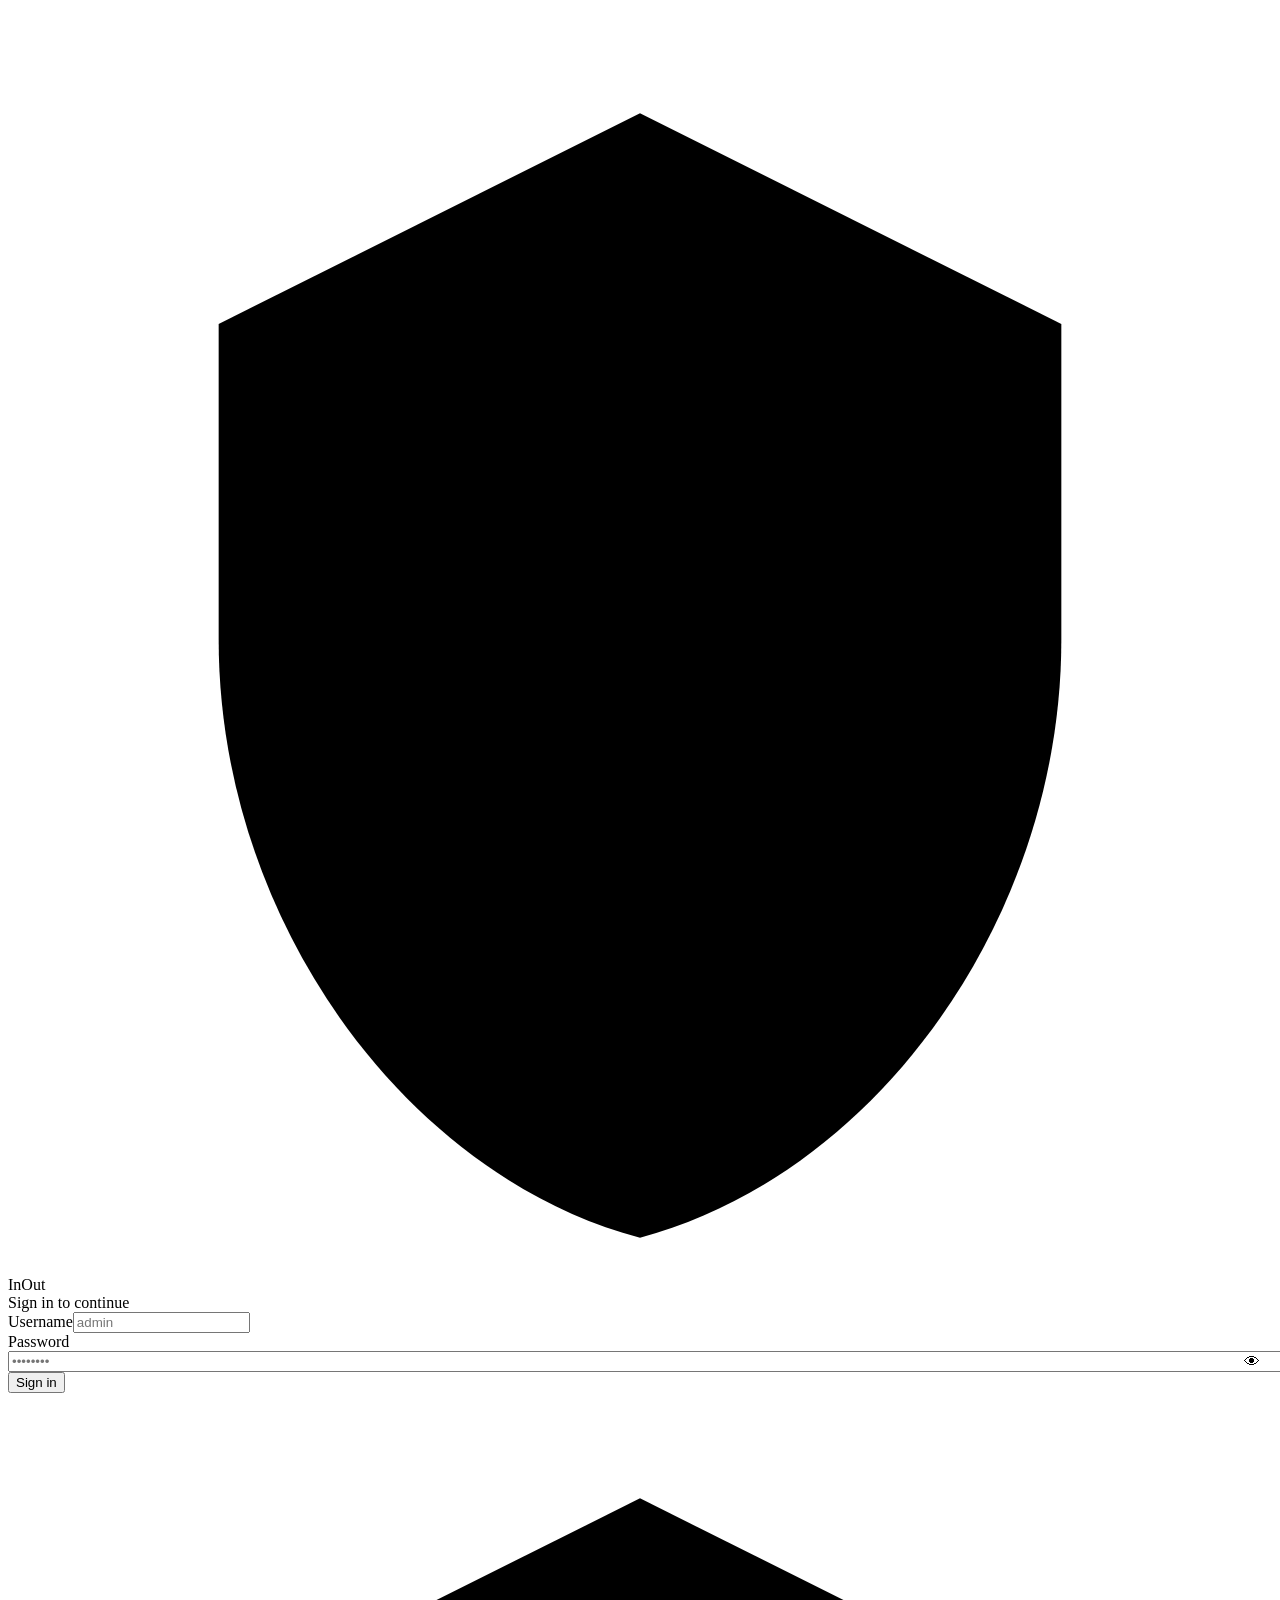
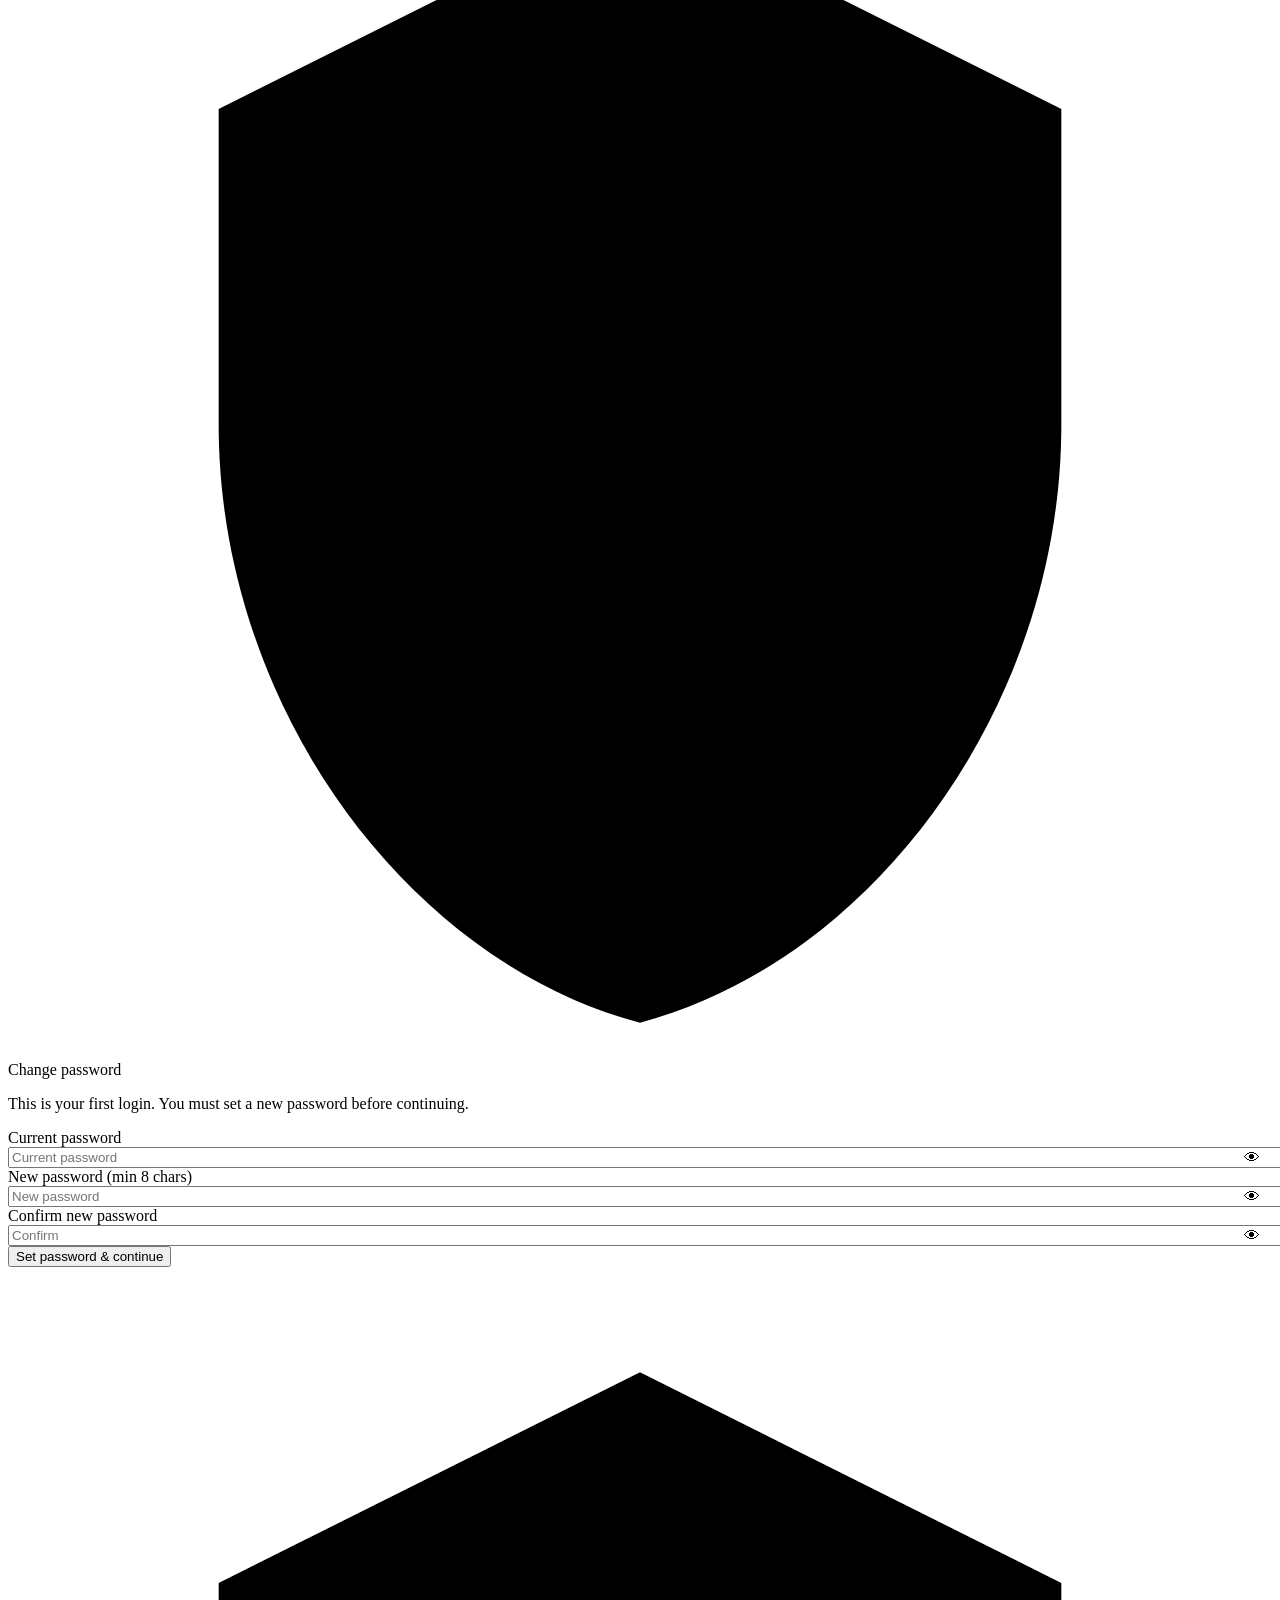
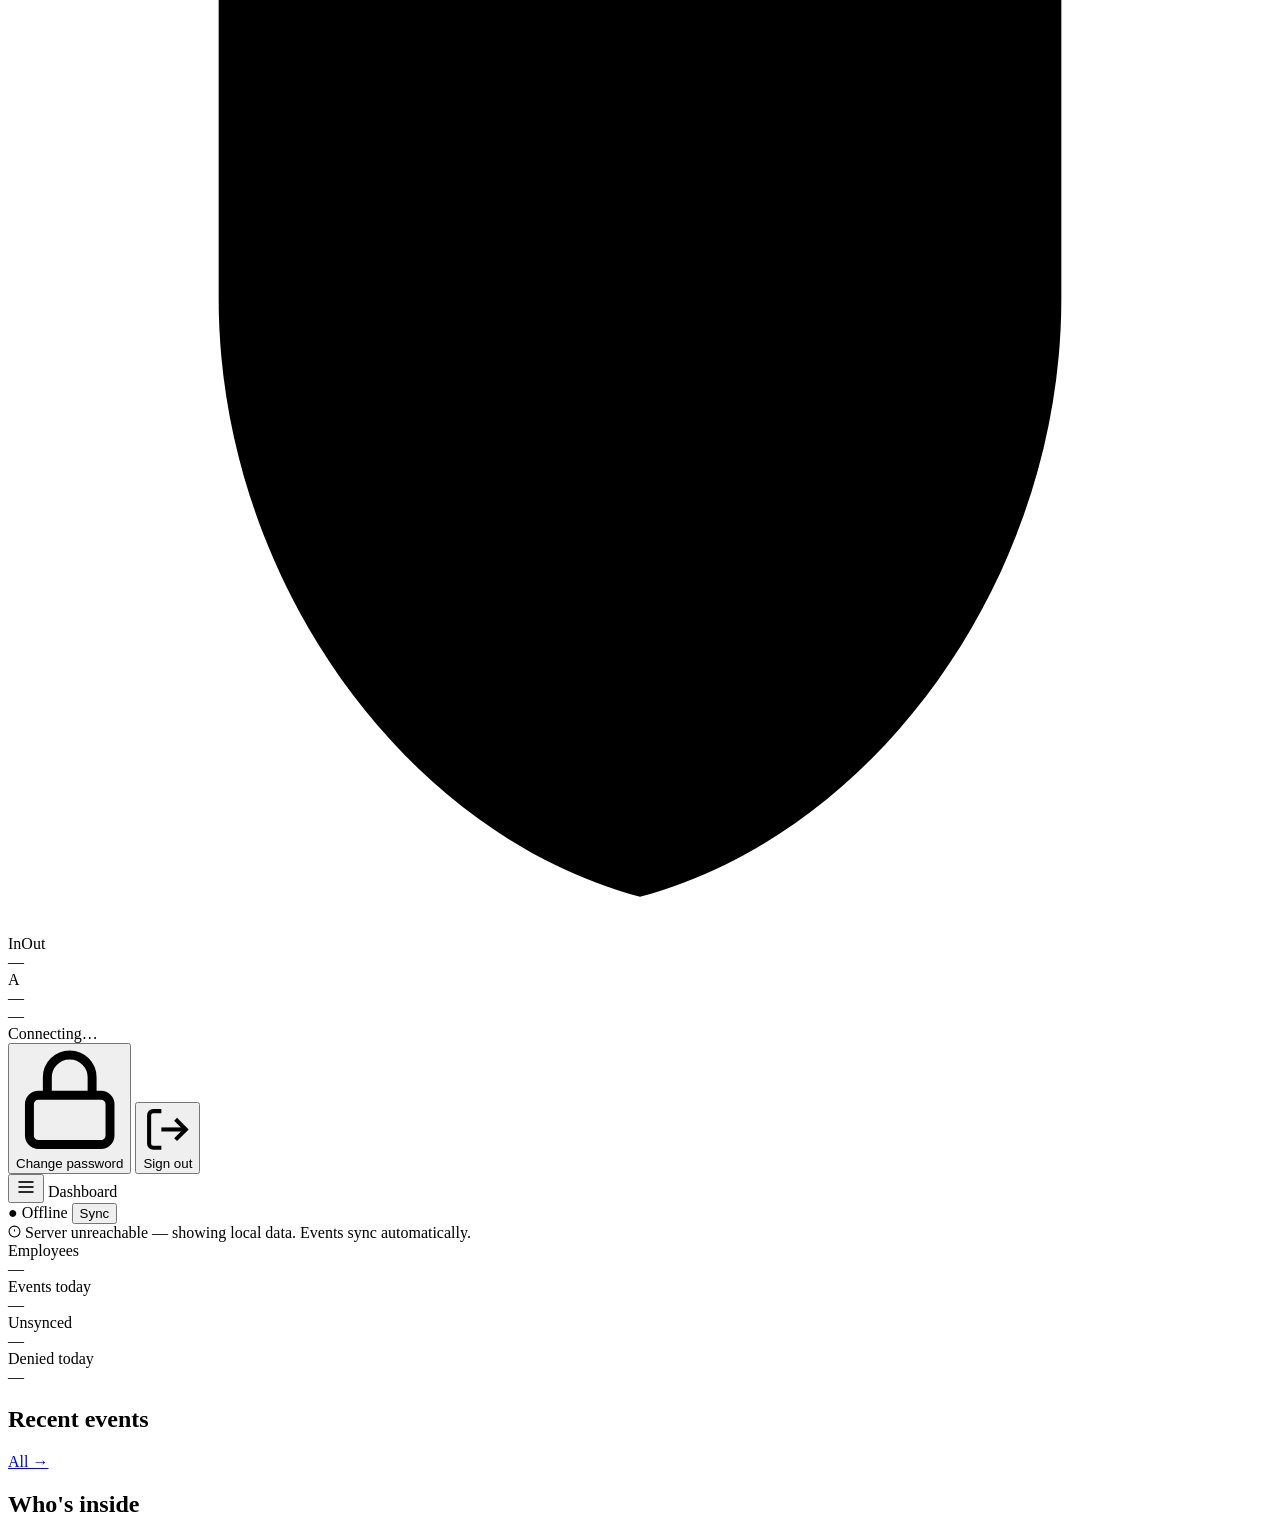
==== commit a3de35c8: "feat(web): split monolithic SPA into multi-page architecture Split the 96 KB index.html into 10 sepa" ====
--- a/sd_card/www/index.html
+++ b/sd_card/www/index.html
@@ -4,258 +4,7 @@
 <meta charset="UTF-8">
 <meta name="viewport" content="width=device-width,initial-scale=1,maximum-scale=1">
 <title>InOut</title>
-<style>
-:root{
-  --bg:#f5f5f3;--surface:#fff;--s2:#f0f0ee;--s3:#e8e8e5;
-  --border:#e2e1da;--border2:#c4c3bc;
-  --text:#1a1a18;--muted:#6b6b67;--hint:#9b9b96;
-  --blue:#178DFF;--blue-d:#0f7ae0;--blue-bg:#e8f3ff;--blue-tx:#0c4a8a;
-  --green:#39955a;--green-bg:#eaf5ee;--green-tx:#1a5430;
-  --amber:#b07a10;--amber-bg:#fef3dc;--amber-tx:#7a4e00;
-  --red:#c0392b;--red-bg:#fdecea;--red-tx:#7a1e14;
-  --r:10px;--rsm:7px;
-}
-@media(prefers-color-scheme:dark){:root{
-  --bg:#161614;--surface:#1f1f1d;--s2:#272725;--s3:#2f2f2c;
-  --border:#2e2e2b;--border2:#3e3e3a;
-  --text:#f0f0ec;--muted:#a0a09a;--hint:#606060;
-  --blue:#4aabff;--blue-d:#6abbff;--blue-bg:#0d2540;--blue-tx:#90ccff;
-  --green:#4caf70;--green-bg:#0f2d1a;--green-tx:#7dd89a;
-  --amber:#e0a030;--amber-bg:#2d1e00;--amber-tx:#f0c060;
-  --red:#e05540;--red-bg:#2d0e0a;--red-tx:#f09080;
-}}
-*{box-sizing:border-box;margin:0;padding:0}
-body{font-family:-apple-system,BlinkMacSystemFont,'Segoe UI',Roboto,sans-serif;
-     background:var(--bg);color:var(--text);-webkit-font-smoothing:antialiased;min-height:100vh}
-
-/* ── Login ─────────────────────────────────────────────────────────────────── */
-#login-screen{display:flex;align-items:center;justify-content:center;
-              min-height:100vh;padding:20px}
-.login-box{background:var(--surface);border:1px solid var(--border);
-           border-radius:14px;padding:32px 28px;width:100%;max-width:360px}
-.login-logo{display:flex;align-items:center;gap:12px;margin-bottom:28px}
-.login-mark{width:40px;height:40px;background:var(--blue);border-radius:10px;
-            display:flex;align-items:center;justify-content:center;flex-shrink:0}
-.login-mark svg{width:22px;height:22px;fill:none;stroke:#fff;stroke-width:2.2;
-                stroke-linecap:round;stroke-linejoin:round}
-.login-title{font-size:18px;font-weight:600}
-.login-sub{font-size:13px;color:var(--muted);margin-top:2px}
-.lfield{display:flex;flex-direction:column;gap:5px;margin-bottom:14px}
-.lfield label{font-size:13px;font-weight:500}
-.lfield input{padding:10px 12px;border:1px solid var(--border2);border-radius:var(--rsm);
-              background:var(--bg);color:var(--text);font-size:14px;font-family:inherit;outline:none}
-.lfield input:focus{border-color:var(--blue);box-shadow:0 0 0 3px var(--blue-bg)}
-.lerr{font-size:12px;color:var(--red-tx);background:var(--red-bg);padding:8px 12px;
-      border-radius:var(--rsm);margin-bottom:12px;display:none}
-.lerr.show{display:block}
-.lbtn{width:100%;padding:11px;border-radius:var(--rsm);background:var(--blue);
-      color:#fff;font-size:14px;font-weight:500;border:none;cursor:pointer;
-      font-family:inherit;transition:opacity .15s}
-.lbtn:hover{opacity:.9}.lbtn:disabled{opacity:.4;cursor:not-allowed}
-
-/* ── Change password screen ────────────────────────────────────────────────── */
-#change-pass-screen{display:none;align-items:center;justify-content:center;
-                    min-height:100vh;padding:20px}
-.cp-box{background:var(--surface);border:1px solid var(--border);
-        border-radius:14px;padding:32px 28px;width:100%;max-width:360px}
-.cp-box h2{font-size:16px;font-weight:600;margin-bottom:6px}
-.cp-box p{font-size:13px;color:var(--muted);margin-bottom:20px;line-height:1.5}
-
-/* ── App shell ─────────────────────────────────────────────────────────────── */
-#app{display:none;height:100vh;overflow:hidden;flex-direction:column}
-#app.show{display:flex}
-.shell{display:flex;flex:1;overflow:hidden}
-.sidebar{width:220px;min-width:220px;background:var(--surface);
-         border-right:1px solid var(--border);display:flex;flex-direction:column;
-         transition:transform .25s;z-index:30}
-@media(max-width:700px){
-  .sidebar{position:fixed;top:0;left:0;height:100%;transform:translateX(-100%);
-           box-shadow:4px 0 20px rgba(0,0,0,.15)}
-  .sidebar.open{transform:translateX(0)}
-  .overlay{display:none;position:fixed;inset:0;background:rgba(0,0,0,.4);z-index:29}
-  .overlay.show{display:block}
-  .menu-btn{display:flex!important}
-  .content{padding:14px 14px 40px!important}
-  .topbar{padding:0 14px!important}
-  .metrics{grid-template-columns:1fr 1fr!important}
-  .grid2{grid-template-columns:1fr!important}
-}
-@media(min-width:701px){.overlay,.menu-btn{display:none}}
-.logo{padding:18px 16px 14px;border-bottom:1px solid var(--border);display:flex;align-items:center;gap:10px}
-.logo-mark{width:32px;height:32px;background:var(--blue);border-radius:8px;
-           display:flex;align-items:center;justify-content:center;flex-shrink:0}
-.logo-mark svg{width:17px;height:17px;fill:none;stroke:#fff;stroke-width:2.2;
-               stroke-linecap:round;stroke-linejoin:round}
-.logo-name{font-size:14px;font-weight:600}
-.logo-sub{font-size:11px;color:var(--muted);margin-top:1px}
-nav{flex:1;padding:10px 8px;overflow-y:auto}
-.nav-sep{font-size:10px;color:var(--hint);text-transform:uppercase;letter-spacing:.06em;
-         padding:10px 10px 4px;margin-top:4px}
-.ni{display:flex;align-items:center;gap:9px;padding:7px 10px;border-radius:var(--rsm);
-    font-size:13px;color:var(--muted);border:none;background:none;width:100%;
-    text-align:left;cursor:pointer;font-family:inherit;margin-bottom:2px;transition:background .12s,color .12s}
-.ni:hover{background:var(--s2);color:var(--text)}
-.ni.active{background:var(--s2);color:var(--text);font-weight:500}
-.ni svg{width:15px;height:15px;flex-shrink:0;opacity:.65}.ni.active svg{opacity:1}
-.ni-badge{margin-left:auto;background:var(--red-bg);color:var(--red-tx);font-size:10px;padding:1px 6px;border-radius:99px;font-weight:600}
-.sidebar-footer{padding:8px 8px 14px;border-top:1px solid var(--border)}
-.user-chip{margin:0 10px 8px;padding:8px 10px;background:var(--s2);border-radius:var(--rsm);
-           font-size:12px;display:flex;align-items:center;gap:8px}
-.user-av{width:24px;height:24px;border-radius:50%;background:var(--blue-bg);
-         color:var(--blue-tx);display:flex;align-items:center;justify-content:center;
-         font-size:10px;font-weight:600;flex-shrink:0}
-.user-info{flex:1;min-width:0}
-.user-name{font-weight:500;white-space:nowrap;overflow:hidden;text-overflow:ellipsis}
-.user-role{color:var(--muted);font-size:10px;text-transform:capitalize}
-.sync-bar{margin:0 10px 6px;padding:7px 10px;background:var(--s2);border-radius:var(--rsm);
-          font-size:11px;color:var(--muted);display:flex;align-items:center;gap:6px}
-.sdot{width:6px;height:6px;border-radius:50%;background:var(--green);flex-shrink:0}
-.sdot.off{background:var(--amber);animation:blink 1.5s infinite}
-@keyframes blink{0%,100%{opacity:1}50%{opacity:.25}}
-.main-area{flex:1;display:flex;flex-direction:column;overflow:hidden;min-width:0}
-.topbar{background:var(--surface);border-bottom:1px solid var(--border);padding:0 20px;
-        height:54px;display:flex;align-items:center;justify-content:space-between;
-        flex-shrink:0;gap:12px}
-.page-title{font-size:15px;font-weight:500;flex:1;white-space:nowrap;overflow:hidden;text-overflow:ellipsis}
-.tb-right{display:flex;align-items:center;gap:8px;flex-shrink:0}
-.menu-btn{background:none;border:none;cursor:pointer;color:var(--text);padding:6px;
-          border-radius:6px;display:none;align-items:center;justify-content:center}
-.menu-btn:hover{background:var(--s2)}
-.server-chip{font-size:11px;padding:3px 9px;border-radius:99px;background:var(--s2);color:var(--muted);white-space:nowrap}
-.offline-bar{background:var(--amber-bg);border-bottom:1px solid var(--amber-tx);
-             color:var(--amber-tx);padding:7px 20px;font-size:12px;display:none;
-             align-items:center;gap:8px;flex-shrink:0}
-.offline-bar.show{display:flex}
-.content{flex:1;overflow-y:auto;padding:20px;padding-bottom:40px}
-.page{display:none}.page.active{display:block}
-
-/* Metrics */
-.metrics{display:grid;grid-template-columns:repeat(4,1fr);gap:10px;margin-bottom:18px}
-.metric{background:var(--surface);border:1px solid var(--border);border-radius:var(--rsm);padding:12px 14px}
-.mlbl{font-size:10px;color:var(--muted);text-transform:uppercase;letter-spacing:.05em;margin-bottom:4px}
-.mval{font-size:22px;font-weight:600;letter-spacing:-.02em;line-height:1}
-.msub{font-size:11px;color:var(--hint);margin-top:3px}
-
-/* Card */
-.card{background:var(--surface);border:1px solid var(--border);border-radius:var(--r);overflow:hidden;margin-bottom:14px}
-.card-hd{padding:12px 16px;display:flex;align-items:center;justify-content:space-between;border-bottom:1px solid var(--border);gap:8px}
-.card-hd h2{font-size:13px;font-weight:600}
-.grid2{display:grid;grid-template-columns:1fr 1fr;gap:14px;margin-bottom:14px}
-
-/* Table */
-.tbl-wrap{overflow-x:auto;-webkit-overflow-scrolling:touch}
-table{width:100%;border-collapse:collapse;font-size:13px}
-thead th{text-align:left;padding:8px 14px;font-size:11px;font-weight:500;color:var(--muted);border-bottom:1px solid var(--border);white-space:nowrap}
-tbody td{padding:10px 14px;border-bottom:1px solid var(--border);vertical-align:middle}
-tbody tr:last-child td{border-bottom:none}
-tbody tr:hover td{background:var(--s2)}
-.empty-row td{text-align:center;padding:28px;color:var(--hint);font-size:13px}
-
-/* Toolbar */
-.toolbar{padding:10px 14px;border-bottom:1px solid var(--border);display:flex;gap:8px;flex-wrap:wrap;align-items:center}
-.toolbar input,.toolbar select{padding:6px 10px;border-radius:var(--rsm);border:1px solid var(--border2);background:var(--surface);color:var(--text);font-size:13px;font-family:inherit;outline:none}
-.toolbar input:focus,.toolbar select:focus{border-color:var(--blue)}
-.toolbar input{flex:1;min-width:120px;max-width:220px}
-
-/* Badges */
-.badge{display:inline-flex;align-items:center;padding:2px 8px;border-radius:99px;font-size:11px;font-weight:500;white-space:nowrap}
-.b-in{background:var(--blue-bg);color:var(--blue-tx)}.b-out{background:var(--s2);color:var(--muted)}
-.b-granted{background:var(--green-bg);color:var(--green-tx)}.b-denied{background:var(--red-bg);color:var(--red-tx)}
-.b-active{background:var(--green-bg);color:var(--green-tx)}.b-inactive{background:var(--s2);color:var(--muted)}
-.b-lost{background:var(--red-bg);color:var(--red-tx)}.b-synced{background:var(--green-bg);color:var(--green-tx)}
-.b-pending{background:var(--amber-bg);color:var(--amber-tx)}.b-super{background:var(--blue-bg);color:var(--blue-tx)}
-.dot{width:6px;height:6px;border-radius:50%;display:inline-block;flex-shrink:0}
-.dot-g{background:var(--green)}.dot-r{background:var(--red)}
-
-/* Avatar */
-.av{width:26px;height:26px;border-radius:50%;display:inline-flex;align-items:center;justify-content:center;font-size:10px;font-weight:600;flex-shrink:0}
-
-/* Buttons */
-button,a.btn{font-family:inherit;cursor:pointer;border:none;outline:none;text-decoration:none}
-.btn{display:inline-flex;align-items:center;gap:5px;padding:7px 13px;border-radius:var(--rsm);font-size:13px;font-weight:500;background:var(--surface);border:1px solid var(--border2);color:var(--text);transition:background .12s}
-.btn:hover{background:var(--s2)}.btn:disabled{opacity:.4;cursor:not-allowed}
-.btn-primary{background:var(--blue);border-color:var(--blue);color:#fff}
-.btn-primary:hover{background:var(--blue-d)}
-.btn-sm{padding:5px 10px;font-size:12px}
-.btn-icon{padding:5px;border-radius:6px;background:none;border:none;color:var(--muted);display:inline-flex}
-.btn-icon:hover{background:var(--s2);color:var(--text)}
-.btn-danger{background:var(--red-bg);color:var(--red-tx);border-color:var(--border)}
-
-/* Form field (modal) */
-.field{display:flex;flex-direction:column;gap:5px;margin-bottom:12px}
-.field label{font-size:12px;font-weight:500;color:var(--muted)}
-.field input,.field select{padding:8px 10px;border:1px solid var(--border2);border-radius:var(--rsm);background:var(--bg);color:var(--text);font-size:13px;font-family:inherit;outline:none;width:100%;min-width:0}
-.field input:focus,.field select:focus{border-color:var(--blue)}
-.field-row{display:grid;grid-template-columns:1fr 1fr;gap:10px}@media(max-width:480px){.field-row{grid-template-columns:1fr}.modal{padding:14px;border-radius:var(--rsm)}.modal-bg{padding:8px}}
-
-/* Modal */
-.modal-bg{display:none;position:fixed;inset:0;background:rgba(0,0,0,.5);z-index:50;align-items:flex-start;justify-content:center;padding:12px;overflow-y:auto}
-.modal-bg.show{display:flex}
-.modal{background:var(--surface);border-radius:var(--r);padding:18px;width:100%;max-width:500px;max-height:94vh;overflow-y:auto;box-shadow:0 8px 40px rgba(0,0,0,.2)}
-.modal-body{display:flex;flex-direction:column;gap:0}
-.modal h3{font-size:15px;font-weight:600;margin-bottom:16px}
-.modal-footer{display:flex;gap:8px;margin-top:16px;justify-content:flex-end}
-.modal-err{font-size:12px;color:var(--red-tx);background:var(--red-bg);padding:7px 10px;border-radius:var(--rsm);margin-bottom:10px;display:none}
-.modal-err.show{display:block}
-
-/* Card tap widget */
-.tap-widget{text-align:center;padding:20px;background:var(--s2);border-radius:var(--rsm);margin:10px 0}
-.tap-icon{font-size:32px;margin-bottom:6px}
-.tap-msg{font-size:13px;font-weight:500}
-.tap-sub{font-size:12px;color:var(--muted);margin-top:3px}
-.tap-timer{font-size:22px;font-weight:600;color:var(--blue);margin-top:6px}
-.tap-ok{background:var(--green-bg);border-radius:var(--rsm);padding:12px;text-align:center}
-.field-err{font-size:11px;color:var(--red-tx);margin-top:2px;display:none}
-.field-err.show{display:block}
-.field input.invalid{border-color:var(--red-tx)}
-.field input.valid{border-color:var(--green)}
-
-/* Event feed */
-.ev-row{display:flex;align-items:center;gap:8px;padding:8px 14px;border-bottom:1px solid var(--border);font-size:12px}
-.ev-row:last-child{border-bottom:none}
-.ev-name{flex:1;font-weight:500;white-space:nowrap;overflow:hidden;text-overflow:ellipsis}
-
-/* Device info */
-.dg{display:grid;grid-template-columns:1fr 1fr;gap:5px 12px;font-size:12px;margin:12px 0}
-.dg-l{color:var(--muted)}.dg-v{font-weight:500;font-family:ui-monospace,monospace;font-size:11px;text-align:right;word-break:break-all}
-
-/* Setup form */
-.setup-field{padding:11px 15px;display:flex;flex-direction:column;gap:5px;border-bottom:1px solid var(--border)}
-.setup-field:last-child{border-bottom:none}
-.setup-field label{font-size:13px;font-weight:500}
-.setup-field input{padding:8px 10px;border:1px solid var(--border2);border-radius:var(--rsm);background:var(--bg);color:var(--text);font-size:13px;font-family:inherit;outline:none}
-.setup-field input:focus{border-color:var(--blue)}
-.setup-field-row{flex-direction:row;align-items:center;justify-content:space-between;gap:12px}
-.toggle{position:relative;width:42px;height:24px;flex-shrink:0}
-.toggle input{opacity:0;width:0;height:0}
-.ttrack{position:absolute;inset:0;background:var(--border2);border-radius:99px;cursor:pointer;transition:background .2s}
-.toggle input:checked+.ttrack{background:var(--blue)}
-.ttrack:before{content:'';position:absolute;height:18px;width:18px;left:3px;top:3px;background:#fff;border-radius:50%;transition:transform .2s}
-.toggle input:checked+.ttrack:before{transform:translateX(18px)}
-.info-row{display:flex;justify-content:space-between;align-items:center;padding:8px 15px;font-size:12px;border-bottom:1px solid var(--border)}
-.info-row:last-child{border-bottom:none}
-.ir-l{color:var(--muted)}.ir-v{font-weight:500;font-family:ui-monospace,monospace;font-size:11px;text-align:right;word-break:break-all}
-.chip{display:inline-block;padding:2px 7px;border-radius:99px;font-size:11px;font-weight:600}
-.chip-g{background:var(--green-bg);color:var(--green-tx)}.chip-r{background:var(--red-bg);color:var(--red-tx)}.chip-b{background:var(--blue-bg);color:var(--blue-tx)}.chip-a{background:var(--amber-bg);color:var(--amber-tx)}
-
-/* Toast */
-.toast{position:fixed;bottom:20px;left:50%;transform:translateX(-50%) translateY(60px);background:var(--text);color:var(--bg);padding:9px 20px;border-radius:99px;font-size:13px;font-weight:500;transition:transform .22s,opacity .22s;opacity:0;z-index:99;pointer-events:none;white-space:nowrap}
-.toast.show{transform:translateX(-50%) translateY(0);opacity:1}
-
-@media(max-width:500px){.hide-xs{display:none}tbody td,thead th{padding:8px 10px}}
-
-/* Photos */
-.photo-grid{display:grid;grid-template-columns:repeat(auto-fill,minmax(200px,1fr));gap:12px;padding:2px}
-.photo-card{background:var(--surface);border:1px solid var(--border);border-radius:var(--rsm);overflow:hidden;transition:box-shadow .15s;position:relative}
-.photo-card:hover{box-shadow:0 4px 16px rgba(0,0,0,.12)}
-.photo-card img{width:100%;aspect-ratio:16/9;object-fit:cover;display:block;background:var(--s3);min-height:60px;cursor:pointer}
-.photo-meta{padding:8px 10px 6px}
-.photo-name{font-size:13px;font-weight:500;white-space:nowrap;overflow:hidden;text-overflow:ellipsis}
-.photo-uid{font-size:10px;color:var(--hint);font-family:ui-monospace,monospace;margin-top:1px}
-.photo-ts{font-size:11px;color:var(--muted);margin-top:2px}
-.photo-del{display:block;width:100%;margin-top:6px;padding:4px 0;font-size:11px;color:var(--danger,#e53935);background:none;border:1px solid currentColor;border-radius:4px;cursor:pointer;text-align:center;opacity:.7}
-.photo-del:hover{opacity:1;background:rgba(229,57,53,.06)}
-</style>
+<link rel="stylesheet" href="/common.css">
 </head>
 <body>
 
@@ -278,14 +27,14 @@
   </div>
 </div>
 
-<!-- Change password (forced on first login) -->
-<div id="change-pass-screen" style="display:none;align-items:center;justify-content:center;min-height:100vh;padding:20px">
+<!-- Forced change-password screen (first login) -->
+<div id="change-pass-screen">
   <div class="cp-box">
     <div class="login-logo" style="margin-bottom:16px">
       <div class="login-mark"><svg viewBox="0 0 24 24"><path d="M12 2L4 6v6c0 5.25 3.5 10.15 8 11.35C16.5 22.15 20 17.25 20 12V6l-8-4z"/></svg></div>
       <div><div class="login-title">Change password</div></div>
     </div>
-    <p style="font-size:13px;color:var(--muted);margin-bottom:20px;line-height:1.5">This is your first login. You must set a new password before continuing.</p>
+    <p>This is your first login. You must set a new password before continuing.</p>
     <div class="lerr" id="cp-err"></div>
     <div class="lfield"><label>Current password</label>
       <div style="position:relative"><input type="password" id="cp-old" placeholder="Current password" style="padding-right:40px;width:100%">
@@ -299,47 +48,29 @@
       <div style="position:relative"><input type="password" id="cp-confirm" placeholder="Confirm" onkeydown="if(event.key==='Enter')doChangePassword()" style="padding-right:40px;width:100%">
       <button type="button" onclick="togglePwd('cp-confirm',this)" style="position:absolute;right:8px;top:50%;transform:translateY(-50%);background:none;border:none;cursor:pointer;color:var(--muted);font-size:16px;padding:4px">👁</button></div>
     </div>
-    <button class="lbtn" id="cp-btn" onclick="doChangePassword()">Set password & continue</button>
+    <button class="lbtn" id="cp-btn" onclick="doChangePassword()">Set password &amp; continue</button>
   </div>
 </div>
 
-<!-- Main app -->
+<!-- Main app — dashboard only -->
 <div id="app">
   <div class="overlay" id="overlay" onclick="closeSidebar()"></div>
   <div class="shell">
-
     <aside class="sidebar" id="sidebar">
-      <div class="logo">
-        <div class="logo-mark"><svg viewBox="0 0 24 24"><path d="M12 2L4 6v6c0 5.25 3.5 10.15 8 11.35C16.5 22.15 20 17.25 20 12V6l-8-4z"/></svg></div>
-        <div><div class="logo-name">InOut</div><div class="logo-sub" id="sb-id">—</div></div>
-      </div>
-      <nav id="main-nav">
-        <!-- Filled by JS based on role -->
-      </nav>
-      <div class="user-chip">
-        <div class="user-av" id="user-av">A</div>
-        <div class="user-info">
-          <div class="user-name" id="user-name">—</div>
-          <div class="user-role" id="user-role">—</div>
-        </div>
-      </div>
+      <div class="logo"><div class="logo-mark"><svg viewBox="0 0 24 24"><path d="M12 2L4 6v6c0 5.25 3.5 10.15 8 11.35C16.5 22.15 20 17.25 20 12V6l-8-4z"/></svg></div><div><div class="logo-name">InOut</div><div class="logo-sub" id="sb-id">—</div></div></div>
+      <nav id="main-nav"></nav>
+      <div class="user-chip"><div class="user-av" id="user-av">A</div><div class="user-info"><div class="user-name" id="user-name">—</div><div class="user-role" id="user-role">—</div></div></div>
       <div class="sync-bar"><div class="sdot off" id="sdot"></div><span id="sync-txt">Connecting…</span></div>
       <div class="sidebar-footer">
-        <button class="ni" onclick="openChangePassword()">
-          <svg viewBox="0 0 24 24" fill="none" stroke="currentColor" stroke-width="2"><rect x="3" y="11" width="18" height="11" rx="2"/><path d="M7 11V7a5 5 0 0 1 10 0v4"/></svg>Change password
-        </button>
-        <button class="ni" onclick="doLogout()">
-          <svg viewBox="0 0 24 24" fill="none" stroke="currentColor" stroke-width="2"><path d="M9 21H5a2 2 0 0 1-2-2V5a2 2 0 0 1 2-2h4"/><polyline points="16 17 21 12 16 7"/><line x1="21" y1="12" x2="9" y2="12"/></svg>Sign out
-        </button>
+        <button class="ni" onclick="openChangePassword()"><svg viewBox="0 0 24 24" fill="none" stroke="currentColor" stroke-width="2"><rect x="3" y="11" width="18" height="11" rx="2"/><path d="M7 11V7a5 5 0 0 1 10 0v4"/></svg>Change password</button>
+        <button class="ni" onclick="doLogout()"><svg viewBox="0 0 24 24" fill="none" stroke="currentColor" stroke-width="2"><path d="M9 21H5a2 2 0 0 1-2-2V5a2 2 0 0 1 2-2h4"/><polyline points="16 17 21 12 16 7"/><line x1="21" y1="12" x2="9" y2="12"/></svg>Sign out</button>
       </div>
     </aside>
 
     <div class="main-area">
       <div class="topbar">
-        <button class="menu-btn" onclick="openSidebar()">
-          <svg width="20" height="20" viewBox="0 0 24 24" fill="none" stroke="currentColor" stroke-width="2"><line x1="3" y1="6" x2="21" y2="6"/><line x1="3" y1="12" x2="21" y2="12"/><line x1="3" y1="18" x2="21" y2="18"/></svg>
-        </button>
-        <span class="page-title" id="page-title">Dashboard</span>
+        <button class="menu-btn" onclick="openSidebar()"><svg width="20" height="20" viewBox="0 0 24 24" fill="none" stroke="currentColor" stroke-width="2"><line x1="3" y1="6" x2="21" y2="6"/><line x1="3" y1="12" x2="21" y2="12"/><line x1="3" y1="18" x2="21" y2="18"/></svg></button>
+        <span class="page-title">Dashboard</span>
         <div class="tb-right">
           <span class="server-chip" id="chip">● Offline</span>
           <button class="btn btn-sm" onclick="forceSync()">Sync</button>
@@ -349,409 +80,33 @@
         <svg width="13" height="13" fill="none" stroke="currentColor" stroke-width="2" viewBox="0 0 24 24"><circle cx="12" cy="12" r="10"/><line x1="12" y1="8" x2="12" y2="12"/><line x1="12" y1="16" x2="12.01" y2="16"/></svg>
         Server unreachable — showing local data. Events sync automatically.
       </div>
-
       <div class="content">
-
-        <!-- Dashboard -->
-        <div class="page active" id="page-dashboard">
-          <div class="metrics">
-            <div class="metric"><div class="mlbl">Employees</div><div class="mval" id="m-emp">—</div></div>
-            <div class="metric"><div class="mlbl">Events today</div><div class="mval" id="m-today">—</div></div>
-            <div class="metric"><div class="mlbl">Unsynced</div><div class="mval" id="m-unsynced">—</div><div class="msub" id="m-usub"></div></div>
-            <div class="metric"><div class="mlbl">Denied today</div><div class="mval" id="m-denied">—</div></div>
+        <div class="metrics">
+          <div class="metric"><div class="mlbl">Employees</div><div class="mval" id="m-emp">—</div></div>
+          <div class="metric"><div class="mlbl">Events today</div><div class="mval" id="m-today">—</div></div>
+          <div class="metric"><div class="mlbl">Unsynced</div><div class="mval" id="m-unsynced">—</div><div class="msub" id="m-usub"></div></div>
+          <div class="metric"><div class="mlbl">Denied today</div><div class="mval" id="m-denied">—</div></div>
+        </div>
+        <div class="grid2">
+          <div class="card">
+            <div class="card-hd"><h2>Recent events</h2><a href="/events.html" class="btn btn-sm">All →</a></div>
+            <div id="dash-events"></div>
           </div>
-          <div class="grid2">
-            <div class="card">
-              <div class="card-hd"><h2>Recent events</h2><button class="btn btn-sm" onclick="nav('events',null)">All →</button></div>
-              <div id="dash-events"></div>
-            </div>
-            <div class="card">
-              <div class="card-hd"><h2>Who's inside</h2><span id="whos-count" style="font-size:12px;color:var(--green-tx)"></span></div>
-              <div id="whos-in"></div>
-            </div>
+          <div class="card">
+            <div class="card-hd"><h2>Who's inside</h2><span id="whos-count" style="font-size:12px;color:var(--green-tx)"></span></div>
+            <div id="whos-in"></div>
           </div>
         </div>
-
-        <!-- Events -->
-        <div class="page" id="page-events">
-          <div class="card">
-            <div class="card-hd"><h2>Access events</h2>
-              <div style="display:flex;gap:6px;align-items:center">
-                <span id="ev-src" style="font-size:11px;color:var(--muted);padding:2px 7px;background:var(--s2);border-radius:99px">Local</span>
-                <button class="btn btn-sm" onclick="exportCsv()">Export</button>
-              </div>
-            </div>
-            <div class="toolbar">
-              <input type="text" id="ev-q" placeholder="Name or UID…" oninput="renderEvents()">
-              <select id="ev-dir" onchange="renderEvents()"><option value="">All dirs</option><option value="in">IN</option><option value="out">OUT</option></select>
-              <select id="ev-dec" onchange="renderEvents()"><option value="">All</option><option value="granted">Granted</option><option value="denied">Denied</option></select>
-              <select id="ev-syn" onchange="renderEvents()"><option value="">All sync</option><option value="false">Unsynced</option><option value="true">Synced</option></select>
-            </div>
-            <div class="tbl-wrap"><table>
-              <thead><tr><th>Employee</th><th class="hide-xs">UID</th><th>Dir</th><th>Decision</th><th class="hide-xs">Sync</th><th>Time</th></tr></thead>
-              <tbody id="ev-body"></tbody>
-            </table></div>
-          </div>
-        </div>
-
-        <!-- Employees -->
-        <div class="page" id="page-employees">
-          <div class="card">
-            <div class="card-hd"><h2>Employees</h2>
-              <div style="display:flex;gap:6px;align-items:center">
-                <span id="emp-src" style="font-size:11px;color:var(--muted);padding:2px 7px;background:var(--s2);border-radius:99px">Local</span>
-                <button class="btn btn-sm btn-primary" onclick="openAddEmployee()">+ Add</button>
-              </div>
-            </div>
-            <div class="toolbar">
-              <input type="text" id="emp-q" placeholder="Name, department…" oninput="renderEmployees()">
-              <select id="emp-st" onchange="renderEmployees()"><option value="">All</option><option value="active">Active</option><option value="inactive">Inactive</option></select>
-            </div>
-            <div class="tbl-wrap"><table>
-              <thead><tr><th>Name</th><th class="hide-xs">Dept / Position</th><th>Cards</th><th>Status</th><th>Sync</th><th></th></tr></thead>
-              <tbody id="emp-body"></tbody>
-            </table></div>
-          </div>
-        </div>
-
-        <!-- Cards -->
-        <div class="page" id="page-cards">
-          <div class="card">
-            <div class="card-hd"><h2>Cards</h2></div>
-            <div class="toolbar">
-              <input type="text" id="card-q" placeholder="UID or employee…" oninput="renderCards()">
-              <select id="card-st" onchange="renderCards()"><option value="">All</option><option value="active">Active</option><option value="lost">Lost</option><option value="disabled">Disabled</option></select>
-            </div>
-            <div class="tbl-wrap"><table>
-              <thead><tr><th>UID</th><th>Label</th><th>Employee</th><th class="hide-xs">Type</th><th>Status</th></tr></thead>
-              <tbody id="card-body"></tbody>
-            </table></div>
-          </div>
-        </div>
-
-        <!-- Admins (super admin only) -->
-        <div class="page" id="page-admins">
-          <div class="card">
-            <div class="card-hd"><h2>Admin accounts</h2>
-              <button class="btn btn-sm btn-primary" onclick="openAddAdmin()">+ Add admin</button>
-            </div>
-            <div class="tbl-wrap"><table>
-              <thead><tr><th>Username</th><th>Role</th><th>Status</th><th></th></tr></thead>
-              <tbody id="admin-body"></tbody>
-            </table></div>
-          </div>
-        </div>
-
-        <!-- Device setup (super admin only) -->
-        <div class="page" id="page-setup">
-          <div id="setup-status-card" style="margin-bottom:14px"></div>
-
-          <div class="card">
-            <div class="card-hd"><h2>Server configuration</h2></div>
-            <div style="border-bottom:1px solid var(--border)"></div>
-            <div class="setup-field"><label>Server URL</label><input type="url" id="f-server" placeholder="" autocapitalize="none" autocorrect="off"></div>
-            <div class="setup-field"><label>Device token <span style="color:var(--hint);font-weight:400">— from admin panel</span></label><input type="password" id="f-token" placeholder="tok_••••••••" autocapitalize="none" autocorrect="off"></div>
-            <div class="setup-field">
-              <label>Timezone</label>
-              <select id="f-tz" onchange="saveTz()">
-                <option value="Asia/Tbilisi">Georgia (Tbilisi) UTC+4</option>
-                <option value="Europe/London">London UTC+0/+1</option>
-                <option value="Europe/Paris">Central Europe UTC+1/+2</option>
-                <option value="Europe/Moscow">Moscow UTC+3</option>
-                <option value="Asia/Dubai">Dubai UTC+4</option>
-                <option value="Asia/Istanbul">Istanbul UTC+3</option>
-                <option value="America/New_York">New York UTC-5/-4</option>
-                <option value="America/Los_Angeles">Los Angeles UTC-8/-7</option>
-                <option value="UTC">UTC</option>
-              </select>
-            </div>
-            <div style="padding:11px 15px;display:flex;gap:8px">
-              <button class="btn btn-primary" style="flex:1" id="btn-save-srv" onclick="saveServerConfig()">Save & test connection</button>
-            </div>
-          </div>
-
-          <div class="card">
-            <div class="card-hd"><h2>Hardware pins</h2><span style="font-size:11px;color:var(--muted)">Requires reboot</span></div>
-            <div style="border-bottom:1px solid var(--border)"></div>
-            <div class="setup-field"><label>CS IN reader</label><input type="number" id="f-csin" min="0" max="39" placeholder="4"></div>
-            <div class="setup-field"><label>CS OUT reader</label><input type="number" id="f-csout" min="0" max="39" placeholder="25"></div>
-            <div class="setup-field"><label>CS SD card</label><input type="number" id="f-cssd" min="0" max="39" placeholder="5"></div>
-            <div class="setup-field"><label>Relay pin</label><input type="number" id="f-relay" min="0" max="39" placeholder="26"></div>
-            <div class="setup-field"><label>Relay duration (ms)</label><input type="number" id="f-relayms" min="500" max="10000" step="100" placeholder="3000"></div>
-            <div class="setup-field setup-field-row">
-              <div><label>Active-LOW relay</label><div style="font-size:11px;color:var(--hint);margin-top:2px">Enable if relay triggers in reverse</div></div>
-              <label class="toggle"><input type="checkbox" id="f-activelow"><span class="ttrack"></span></label>
-            </div>
-            <div style="padding:11px 15px;display:flex;gap:8px">
-              <button class="btn btn-primary" style="flex:1" id="btn-save-hw" onclick="saveHwConfig()">Save hardware config</button>
-            </div>
-          </div>
-
-          <div class="card">
-            <div class="card-hd"><h2>Reader assignment</h2></div>
-            <div style="border-bottom:1px solid var(--border)"></div>
-            <div style="padding:12px 15px">
-              <div style="font-size:13px;margin-bottom:10px">
-                <div style="display:flex;justify-content:space-between;margin-bottom:6px">
-                  <span style="color:var(--muted)">IN reader</span>
-                  <span style="font-family:ui-monospace,monospace;font-size:12px" id="lbl-cs-in">GPIO —</span>
-                </div>
-                <div style="display:flex;justify-content:space-between">
-                  <span style="color:var(--muted)">OUT reader</span>
-                  <span style="font-family:ui-monospace,monospace;font-size:12px" id="lbl-cs-out">GPIO —</span>
-                </div>
-              </div>
-              <button class="btn btn-sm" style="width:100%" onclick="confirmSwapReaders()">⇄ Swap IN / OUT readers</button>
-            </div>
-          </div>
-
-          <div class="card">
-            <div class="card-hd"><h2>Danger zone</h2></div>
-            <div style="border-bottom:1px solid var(--border)"></div>
-            <div style="padding:11px 15px;display:flex;gap:8px">
-              <button class="btn btn-danger btn-sm" onclick="doReset('wifi')">Reset WiFi</button>
-              <button class="btn btn-danger btn-sm" onclick="doReset('all')">Factory reset</button>
-              <button class="btn btn-sm" onclick="doOpen()">🔓 Test relay</button>
-            </div>
-          </div>
-        </div>
-
-        <!-- Devices -->
-        <div class="page" id="page-devices">
-          <div id="device-body"></div>
-        </div>
-
-        <!-- Photos -->
-        <div class="page" id="page-photos">
-          <div class="card" style="margin-bottom:14px">
-            <div class="card-hd">
-              <h2>Photos</h2>
-              <button class="btn btn-sm" onclick="loadPhotos()">Refresh</button>
-            </div>
-            <div class="toolbar">
-              <input type="text" id="photo-q" placeholder="Name or UID…" oninput="renderPhotos()">
-            </div>
-          </div>
-          <div id="photo-grid-wrap"></div>
-        </div>
-
       </div>
     </div>
   </div>
 </div>
 
-<!-- Add Employee Modal — Step 1: scan card, Step 2: details -->
-<div class="modal-bg" id="modal-emp">
-  <div class="modal">
-    <h3>Add employee</h3>
-    <div class="modal-err" id="emp-err"></div>
-
-    <!-- Step 1: Scan card -->
-    <div id="emp-step1">
-      <div style="font-size:13px;color:var(--muted);margin-bottom:14px;line-height:1.5">
-        Step 1 of 2 &mdash; Scan the employee&apos;s NFC card on the IN reader.
-      </div>
-      <div id="tap-widget-area">
-        <div class="tap-widget">
-          <div class="tap-icon">&#x1F4B3;</div>
-          <div class="tap-msg">Tap card on IN reader</div>
-          <div class="tap-sub">Waiting for scan&hellip;</div>
-          <div class="tap-timer" id="tap-countdown">&mdash;</div>
-        </div>
-      </div>
-      <div class="field" style="margin-top:12px">
-        <label>Card UID <span style="font-weight:400;color:var(--hint)">auto-filled on scan, or type manually</span></label>
-        <input type="text" id="ef-uid" style="font-family:ui-monospace,monospace;font-size:12px;text-transform:uppercase" oninput="onUidManualInput()">
-      </div>
-      <div class="field-row">
-        <div class="field"><label>Card label</label><input type="text" id="ef-label"></div>
-        <div class="field"><label>Card type</label>
-          <select id="ef-type">
-            <option value="mifare_uid">MIFARE UID</option>
-            <option value="mifare_desfire">MIFARE DESFire</option>
-          </select>
-        </div>
-      </div>
-      <div class="modal-footer">
-        <button class="btn" onclick="closeModal('modal-emp')">Cancel</button>
-        <button class="btn btn-primary" id="btn-step1-next" onclick="goToStep2()" disabled>Next &rarr;</button>
-      </div>
-    </div>
-
-    <!-- Step 2: Employee details -->
-    <div id="emp-step2" style="display:none">
-      <div style="font-size:13px;color:var(--muted);margin-bottom:12px">Step 2 of 2 &mdash; Employee details</div>
-      <div style="background:var(--s2);border-radius:var(--rsm);padding:8px 12px;margin-bottom:12px;font-size:12px;display:flex;align-items:center;gap:8px">
-        <span>&#x1F4B3;</span>
-        <span style="font-family:ui-monospace,monospace;font-size:11px" id="step2-uid-display"></span>
-        <button class="btn btn-sm" style="margin-left:auto;padding:3px 8px;font-size:11px" onclick="goBackToStep1()">Change</button>
-      </div>
-      <div class="field-row">
-        <div class="field"><label>First name *</label><input type="text" id="ef-first" oninput="validateName(this)"></div>
-        <div class="field"><label>Last name *</label><input type="text" id="ef-last" oninput="validateName(this)"></div>
-      </div>
-      <div class="field-row">
-        <div class="field"><label>Department</label><input type="text" id="ef-dept"></div>
-        <div class="field"><label>Position</label><input type="text" id="ef-pos"></div>
-      </div>
-      <div class="field-row">
-        <div class="field">
-          <label>Phone</label>
-          <input type="tel" id="ef-phone" oninput="validatePhone(this)" pattern="[+0-9\s\-\(\)]*">
-          <span class="field-err" id="ef-phone-err"></span>
-        </div>
-        <div class="field">
-          <label>Email</label>
-          <input type="email" id="ef-email" oninput="validateEmail(this)">
-          <span class="field-err" id="ef-email-err"></span>
-        </div>
-      </div>
-
-      <div class="modal-footer">
-        <button class="btn" onclick="goBackToStep1()">&larr; Back</button>
-        <button class="btn btn-primary" id="btn-save-emp" onclick="saveEmployee()">Create employee</button>
-      </div>
-    </div>
-  </div>
-</div>
-
-<!-- Edit Employee Modal -->
-<div class="modal-bg" id="modal-edit-emp">
-  <div class="modal">
-    <h3>Edit employee</h3>
-    <div class="modal-err" id="edit-emp-err"></div>
-    <div class="field-row">
-      <div class="field"><label>First name *</label><input type="text" id="ee-first" oninput="validateName(this)"></div>
-      <div class="field"><label>Last name *</label><input type="text" id="ee-last" oninput="validateName(this)"></div>
-    </div>
-    <div class="field-row">
-      <div class="field"><label>Department</label><input type="text" id="ee-dept"></div>
-      <div class="field"><label>Position</label><input type="text" id="ee-pos"></div>
-    </div>
-    <div class="field-row">
-      <div class="field">
-        <label>Phone</label>
-        <input type="tel" id="ee-phone" oninput="validatePhone(this)">
-        <span class="field-err" id="ee-phone-err"></span>
-      </div>
-      <div class="field">
-        <label>Email</label>
-        <input type="email" id="ee-email" oninput="validateEmail(this)">
-        <span class="field-err" id="ee-email-err"></span>
-      </div>
-    </div>
-    <div class="field">
-      <label>Status</label>
-      <select id="ee-status">
-        <option value="active">Active</option>
-        <option value="inactive">Inactive</option>
-      </select>
-    </div>
-    <div class="modal-footer">
-      <button class="btn" onclick="closeModal('modal-edit-emp')">Cancel</button>
-      <button class="btn btn-primary" onclick="saveEditEmployee()">Save changes</button>
-    </div>
-  </div>
-</div>
-
-<!-- Add Admin Modal -->
-<div class="modal-bg" id="modal-admin">
-  <div class="modal">
-    <h3>Add admin</h3>
-    <div class="modal-err" id="admin-err"></div>
-    <div class="field"><label>Username</label><input type="text" id="af-user" placeholder="" autocapitalize="none"></div>
-    <div class="field"><label>Password <span style="font-weight:400;color:var(--hint)">(min 8 chars)</span></label><input type="password" id="af-pass" placeholder="••••••••"></div>
-    <div class="field"><label>Role</label>
-      <select id="af-role">
-        <option value="admin">Admin — dashboard, employees, cards</option>
-        <option value="super_admin">Super admin — full access</option>
-      </select>
-    </div>
-    <div style="font-size:12px;color:var(--muted);margin-top:4px;line-height:1.5">
-      User will be required to change their password on first login.
-    </div>
-    <div class="modal-footer">
-      <button class="btn" onclick="closeModal('modal-admin')">Cancel</button>
-      <button class="btn btn-primary" onclick="saveAdmin()">Create admin</button>
-    </div>
-  </div>
-</div>
-
-<!-- Change password modal -->
-<div class="modal-bg" id="modal-chpass">
-  <div class="modal">
-    <h3>Change password</h3>
-    <div class="modal-err" id="chpass-err"></div>
-    <div class="field"><label>Current password</label><input type="password" id="chp-old"></div>
-    <div class="field"><label>New password</label><input type="password" id="chp-new"></div>
-    <div class="field"><label>Confirm</label><input type="password" id="chp-conf"></div>
-    <div class="modal-footer">
-      <button class="btn" onclick="closeModal('modal-chpass')">Cancel</button>
-      <button class="btn btn-primary" onclick="submitChangePassword()">Change password</button>
-    </div>
-  </div>
-</div>
-
 <div class="toast" id="toast"></div>
 
+<script src="/common.js"></script>
 <script>
-// ── State ─────────────────────────────────────────────────────────────────────
-let TOKEN = localStorage.getItem('cp_token') || '';
-let ROLE  = localStorage.getItem('cp_role')  || '';
-let USER  = localStorage.getItem('cp_user')  || '';
-const S = { status:null, employees:[], cards:[], events:[], admins:[], online:false };
-let _addEmpLocalId = '';
-let _tapPollIv = null, _countdown = null;
-
-// ── Helpers ───────────────────────────────────────────────────────────────────
-function toast(msg,dur=2500){
-  const t=document.getElementById('toast');t.textContent=msg;t.classList.add('show');
-  setTimeout(()=>t.classList.remove('show'),dur);
-}
-function fmtTs(ts){
-  if(!ts)return'—';const s=String(ts);
-  if(s.includes('T')&&s.includes(':')){
-    try{const d=new Date(ts);if(!isNaN(d)){
-      const today=new Date();
-      if(d.toDateString()===today.toDateString())
-        return d.toLocaleTimeString([],{hour:'2-digit',minute:'2-digit',second:'2-digit'});
-      return d.toLocaleDateString([],{day:'2-digit',month:'2-digit'})+' '+d.toLocaleTimeString([],{hour:'2-digit',minute:'2-digit'});
-    }}catch{}
-  }
-  if(s.startsWith('~'))return'boot+'+s.slice(1);return s;
-}
-function fmtUptime(s){
-  if(!s)return'—';if(s<60)return s+'s';if(s<3600)return Math.floor(s/60)+'m '+Math.floor(s%60)+'s';
-  return Math.floor(s/3600)+'h '+Math.floor((s%3600)/60)+'m';
-}
-const AVC=['#B5D4F4','#9FE1CB','#F5C4B3','#F4C0D1','#C0DD97','#FAD6A5'];
-const AXT=['#0C447C','#085041','#8B3A1A','#6B3660','#3A6B11','#7A4E00'];
-function avC(n){return AVC[(n||'?').charCodeAt(0)%6];}
-function avX(n){return AXT[(n||'?').charCodeAt(0)%6];}
-function ini(n){return(n||'?').split(' ').map(w=>w[0]||'').join('').slice(0,2).toUpperCase();}
-function av(n){return`<div class="av" style="background:${avC(n)};color:${avX(n)}">${ini(n)}</div>`;}
-function showErr(id,msg){const e=document.getElementById(id);if(e){e.textContent=msg;e.classList.add('show');}}
-function hideErr(id){const e=document.getElementById(id);if(e)e.classList.remove('show');}
-
-// ── API calls ─────────────────────────────────────────────────────────────────
-function headers(){return{'Content-Type':'application/json','X-Session-Token':TOKEN};}
-async function api(method,path,body){
-  try{
-    const r=await fetch(path,{method,headers:headers(),body:body?JSON.stringify(body):undefined});
-    const d=await r.json();
-    if(r.status===401){doLogout();return null;}
-    return{ok:r.ok,status:r.status,data:d};
-  }catch(e){return{ok:false,status:0,data:{error:e.message}};}
-}
-async function lg(p){const r=await api('GET',p);return r?.data||null;}
-async function lpost(p,b){const r=await api('POST',p,b);return r?.data||null;}
-
-// ── Auth ──────────────────────────────────────────────────────────────────────
-function togglePwd(id, btn) {
-  const inp = document.getElementById(id);
-  if (inp.type === 'password') { inp.type = 'text'; btn.textContent = '🙈'; }
-  else { inp.type = 'password'; btn.textContent = '👁'; }
-}
+const S={status:null,employees:[],events:[]};
 
 async function doLogin(){
   const user=document.getElementById('l-user').value.trim();
@@ -764,20 +119,13 @@
   btn.disabled=false;btn.textContent='Sign in';
   if(!r.ok){showErr('lerr',d.error||'Login failed');return;}
   TOKEN=d.token;ROLE=d.role;USER=d.username;
-  localStorage.setItem('cp_token',TOKEN);
-  localStorage.setItem('cp_role',ROLE);
-  localStorage.setItem('cp_user',USER);
-  if(d.must_change_password){showForceChangePassword();}
-  else{showApp();}
+  localStorage.setItem('cp_token',TOKEN);localStorage.setItem('cp_role',ROLE);localStorage.setItem('cp_user',USER);
+  if(d.must_change_password){showForceChangePassword();}else{showApp();}
 }
 
 function showForceChangePassword(){
   document.getElementById('login-screen').style.display='none';
-  const s=document.getElementById('change-pass-screen');
-  s.style.display='flex';
-  document.getElementById('cp-old').value='';
-  document.getElementById('cp-new').value='';
-  document.getElementById('cp-confirm').value='';
+  document.getElementById('change-pass-screen').style.display='flex';
 }
 
 async function doChangePassword(){
@@ -786,7 +134,7 @@
   const conf=document.getElementById('cp-confirm').value;
   hideErr('cp-err');
   if(nw!==conf){showErr('cp-err','Passwords do not match');return;}
-  if(nw.length<8){showErr('cp-err','Min 8 characters');return;}
+  if(nw.length<8){showErr('cp-err','Min 8 chars');return;}
   const btn=document.getElementById('cp-btn');btn.disabled=true;btn.textContent='Saving…';
   const r=await fetch('/api/auth/change-password',{method:'POST',headers:headers(),body:JSON.stringify({old_password:old,new_password:nw})});
   const d=await r.json();
@@ -796,159 +144,40 @@
   showApp();
 }
 
-function doLogout(){
-  fetch('/api/auth/logout',{method:'POST',headers:headers()}).catch(()=>{});
-  TOKEN='';ROLE='';USER='';
-  localStorage.removeItem('cp_token');localStorage.removeItem('cp_role');localStorage.removeItem('cp_user');
-  document.getElementById('app').classList.remove('show');
-  document.getElementById('login-screen').style.display='flex';
-  document.getElementById('l-pass').value='';
-}
-
-// ── Show app ──────────────────────────────────────────────────────────────────
 function showApp(){
   document.getElementById('login-screen').style.display='none';
   document.getElementById('change-pass-screen').style.display='none';
   document.getElementById('app').classList.add('show');
-  // User chip
-  document.getElementById('user-av').textContent=ini(USER);
-  document.getElementById('user-name').textContent=USER;
-  document.getElementById('user-role').textContent=ROLE==='super_admin'?'Super Admin':'Admin';
-  // Build nav based on role
-  buildNav();
-  loadAll();
-}
-
-function buildNav(){
-  const isSuperAdmin = ROLE === 'super_admin';
-  document.getElementById('main-nav').innerHTML = `
-    <button class="ni active" onclick="nav('dashboard',this)">
-      <svg viewBox="0 0 24 24" fill="none" stroke="currentColor" stroke-width="2"><rect x="3" y="3" width="7" height="7"/><rect x="14" y="3" width="7" height="7"/><rect x="14" y="14" width="7" height="7"/><rect x="3" y="14" width="7" height="7"/></svg>Dashboard
-    </button>
-    <button class="ni" onclick="nav('events',this)">
-      <svg viewBox="0 0 24 24" fill="none" stroke="currentColor" stroke-width="2"><polyline points="22 12 18 12 15 21 9 3 6 12 2 12"/></svg>Events
-      <span class="ni-badge" id="nb" style="display:none">0</span>
-    </button>
-    <button class="ni" onclick="nav('employees',this)">
-      <svg viewBox="0 0 24 24" fill="none" stroke="currentColor" stroke-width="2"><path d="M17 21v-2a4 4 0 0 0-4-4H5a4 4 0 0 0-4 4v2"/><circle cx="9" cy="7" r="4"/><path d="M23 21v-2a4 4 0 0 0-3-3.87M16 3.13a4 4 0 0 1 0 7.75"/></svg>Employees
-    </button>
-    <button class="ni" onclick="nav('cards',this)">
-      <svg viewBox="0 0 24 24" fill="none" stroke="currentColor" stroke-width="2"><rect x="1" y="4" width="22" height="16" rx="2"/><line x1="1" y1="10" x2="23" y2="10"/></svg>Cards
-    </button>
-    <button class="ni" onclick="nav('photos',this)">
-      <svg viewBox="0 0 24 24" fill="none" stroke="currentColor" stroke-width="2"><rect x="3" y="3" width="18" height="18" rx="2"/><circle cx="8.5" cy="8.5" r="1.5"/><polyline points="21 15 16 10 5 21"/></svg>Photos
-    </button>
-    ${isSuperAdmin?`
-    <div class="nav-sep">Admin</div>
-    <button class="ni" onclick="nav('admins',this)">
-      <svg viewBox="0 0 24 24" fill="none" stroke="currentColor" stroke-width="2"><circle cx="12" cy="8" r="4"/><path d="M6 20v-2a6 6 0 0 1 12 0v2"/><path d="M18 8h2M22 12l-2-2 2-2"/></svg>Admins
-    </button>
-    <button class="ni" onclick="nav('setup',this)">
-      <svg viewBox="0 0 24 24" fill="none" stroke="currentColor" stroke-width="2"><circle cx="12" cy="12" r="3"/><path d="M19.07 4.93a10 10 0 0 1 0 14.14M4.93 4.93a10 10 0 0 0 0 14.14"/></svg>Device setup
-    </button>
-    <button class="ni" onclick="nav('devices',this)">
-      <svg viewBox="0 0 24 24" fill="none" stroke="currentColor" stroke-width="2"><rect x="4" y="4" width="16" height="16" rx="2"/><rect x="9" y="9" width="6" height="6"/></svg>Devices
-    </button>`:''}`;
-}
-
-// ── Load data ─────────────────────────────────────────────────────────────────
-async function loadAll(){
-  const[st,emps,evs,photos]=await Promise.all([
+  initShell('dashboard');
+  loadDashboard();
+  setInterval(loadDashboard,30000);
+}
+
+async function loadDashboard(){
+  const[st,emps,evs]=await Promise.all([
     lg('/api/local/status'),
     lg('/api/local/employees'),
-    lg('/api/local/events?limit=300'),
-    lg('/api/photos'),
+    lg('/api/local/events?limit=50'),
   ]);
-  if(st){S.status=st;applyStatus(st);}
-  if(emps?.employees){
-    S.employees=emps.employees;S.cards=[];
-    for(const e of emps.employees)
-      for(const c of(e.cards||[]))
-        S.cards.push({uid:c.uid,label:c.label,employee:(e.first_name||'')+' '+(e.last_name||''),type:c.type,status:c.status});
-  }
+  if(st){S.status=st;const sb=document.getElementById('sb-id');if(sb)sb.textContent=st.identifier||'Device';}
+  if(emps?.employees)S.employees=emps.employees;
   if(evs?.events)S.events=evs.events;
-  if(photos?.photos)_photos=photos.photos;
-  if(ROLE==='super_admin'){
-    const admins=await lg('/api/admins');
-    if(admins?.admins)S.admins=admins.admins;
-  }
-  renderAll();
-  syncServer();
-}
-
-async function syncServer(){
-  try{
-    const r=await fetch('/api/proxy/device/sync',{headers:{'X-Session-Token':TOKEN}});
-    S.online=r.status!==503&&r.status!==0;
-  }catch{S.online=false;}
-  const chip=document.getElementById('chip');
-  const bar=document.getElementById('offline-bar');
-  const dot=document.getElementById('sdot');
-  const stxt=document.getElementById('sync-txt');
-  if(S.online){
-    chip.style.cssText='background:var(--green-bg);color:var(--green-tx)';chip.textContent='● Online';
-    bar.classList.remove('show');dot.classList.remove('off');
-    stxt.textContent='Synced '+new Date().toLocaleTimeString();
-  }else{
-    chip.style.cssText='background:var(--amber-bg);color:var(--amber-tx)';chip.textContent='● Offline';
-    bar.classList.add('show');dot.classList.add('off');stxt.textContent='Server unreachable';
-  }
-}
-
-async function forceSync(){toast('Syncing…');await loadAll();toast('Done ✓');}
-
-function applyStatus(s){
-  document.getElementById('sb-id').textContent=s.identifier||'Device';
-  document.getElementById('m-unsynced').textContent=s.unsynced_events??'—';
-  document.getElementById('m-usub').textContent=(s.unsynced_events>0)?'Pending':'All synced';
-  // Update reader labels
-  const lblIn=document.getElementById('lbl-cs-in');
-  const lblOut=document.getElementById('lbl-cs-out');
-  if(lblIn)lblIn.textContent='GPIO '+s.cs_in;
-  if(lblOut)lblOut.textContent='GPIO '+s.cs_out;
-  applyStoredTz();
-  // Pre-fill setup form
-  const srv=document.getElementById('f-server');
-  if(srv&&document.activeElement!==srv)srv.value=s.server_url||'';
-  ['f-csin','f-csout','f-cssd','f-relay','f-relayms'].forEach((id,i)=>{
-    const el=document.getElementById(id);
-    if(el){el.placeholder=[s.cs_in,s.cs_out,s.cs_sd,s.relay_pin,s.relay_ms][i]||el.placeholder;}
-  });
-  // Setup status card
-  const sc=document.getElementById('setup-status-card');
-  if(sc&&s){
-    sc.innerHTML=`<div class="card">
-      <div class="card-hd"><h2>Device status</h2><span style="font-size:11px;padding:3px 8px;background:var(--blue-bg);color:var(--blue-tx);border-radius:99px">v${s.firmware||'?'}</span></div>
-      <div style="border-bottom:1px solid var(--border)"></div>
-      <div class="info-row"><span class="ir-l">IP</span><span class="ir-v">${s.ip||'—'}</span></div>
-      <div class="info-row"><span class="ir-l">Token</span><span class="ir-v">${s.token_set?'<span class="chip chip-g">Set ✓</span>':'<span class="chip chip-r">Not set</span>'}</span></div>
-      <div class="info-row"><span class="ir-l">SD card</span><span class="ir-v">${s.sd_mounted?s.sd_used_mb+'/'+s.sd_total_mb+' MB':'<span class="chip chip-r">Not mounted</span>'}</span></div>
-      <div class="info-row"><span class="ir-l">NTP</span><span class="ir-v">${s.ntp_synced?'<span class="chip chip-g">Synced</span>':'<span class="chip chip-a">Not synced</span>'}</span></div>
-      <div class="info-row"><span class="ir-l">LCD</span><span class="ir-v">${s.lcd_found?'<span class="chip chip-g">Found</span>':'<span class="chip chip-r">Not found</span>'}</span></div>
-      <div class="info-row"><span class="ir-l">Uptime</span><span class="ir-v">${fmtUptime(s.uptime_s)}</span></div>
-    </div>`;
-  }
-}
-
-function renderAll(){
-  renderDash();renderEvents();renderEmployees();renderCards();renderAdmins();renderDevice();renderPhotos();
-  const n=S.events.filter(e=>!e.synced).length;
-  const nb=document.getElementById('nb');if(nb){nb.textContent=n;nb.style.display=n>0?'':'none';}
-}
-
-// ── Dashboard ─────────────────────────────────────────────────────────────────
+  renderDash();
+}
+
 function renderDash(){
   const todayStart=new Date();todayStart.setHours(0,0,0,0);
   const todayEvs=S.events.filter(e=>{try{return new Date(e.ts)>=todayStart;}catch{return false;}});
   document.getElementById('m-emp').textContent=S.employees.length||'—';
   document.getElementById('m-today').textContent=todayEvs.length;
+  document.getElementById('m-unsynced').textContent=S.status?.unsynced_events??'—';
+  document.getElementById('m-usub').textContent=(S.status?.unsynced_events>0)?'Pending':'All synced';
   document.getElementById('m-denied').textContent=S.events.filter(e=>e.decision==='denied').length;
   const de=document.getElementById('dash-events');
-  de.innerHTML=S.events.slice(0,8).map(e=>`
+  de.innerHTML=S.events.slice(0,5).map(e=>`
     <div class="ev-row">
       <span class="dot ${e.decision==='granted'?'dot-g':'dot-r'}"></span>
-      <div style="flex:1;min-width:0">
-        <span class="ev-name">${e.name||'Unknown'}</span>
+      <div style="flex:1;min-width:0"><span class="ev-name">${e.name||'Unknown'}</span>
         ${e.uid?`<span style="display:block;font-family:ui-monospace,monospace;font-size:10px;color:var(--hint)">${e.uid}</span>`:''}
       </div>
       <span class="badge ${e.dir==='in'?'b-in':'b-out'}">${(e.dir||'').toUpperCase()}</span>
@@ -959,591 +188,16 @@
     .forEach(e=>{if(e.name&&!(e.name in seen))seen[e.name]=e.dir;});
   const inList=Object.entries(seen).filter(([,d])=>d==='in').map(([n])=>n);
   document.getElementById('whos-count').textContent=inList.length+' inside';
-  document.getElementById('whos-in').innerHTML=inList.length?
-    inList.slice(0,8).map(n=>`<div class="ev-row">${av(n)}<span class="ev-name" style="margin-left:6px">${n}</span><span style="font-size:10px;color:var(--green-tx)">● In</span></div>`).join(''):
-    '<div style="padding:20px;text-align:center;font-size:12px;color:var(--hint)">No one checked in</div>';
-}
-
-// ── Events ────────────────────────────────────────────────────────────────────
-function renderEvents(){
-  const q=(document.getElementById('ev-q')?.value||'').toLowerCase();
-  const d=document.getElementById('ev-dir')?.value||'';
-  const dec=document.getElementById('ev-dec')?.value||'';
-  const syn=document.getElementById('ev-syn')?.value||'';
-  const rows=S.events.filter(e=>(!q||(e.name||'').toLowerCase().includes(q)||(e.uid||'').toLowerCase().includes(q))&&(!d||e.dir===d)&&(!dec||e.decision===dec)&&(!syn||String(e.synced)===syn));
-  const b=document.getElementById('ev-body');if(!b)return;
-  b.innerHTML=rows.length?rows.map(e=>`
-    <tr>
-      <td><div style="display:flex;align-items:center;gap:7px">${av(e.name||'?')}<span>${e.name||'Unknown'}</span></div></td>
-      <td class="hide-xs" style="font-family:ui-monospace,monospace;font-size:11px;color:var(--muted)">${e.uid||'—'}</td>
-      <td><span class="badge ${e.dir==='in'?'b-in':'b-out'}">${(e.dir||'?').toUpperCase()}</span></td>
-      <td><span class="badge ${e.decision==='granted'?'b-granted':'b-denied'}">${e.decision||'—'}</span></td>
-      <td class="hide-xs"><span class="badge ${e.synced?'b-synced':'b-pending'}">${e.synced?'Synced':'Local'}</span></td>
-      <td style="color:var(--muted);font-size:11px;white-space:nowrap">${fmtTsLocal(e.ts)}</td>
-    </tr>`).join(''):
-    '<tr class="empty-row"><td colspan="6">No events match filter</td></tr>';
-}
-
-// ── Employees ─────────────────────────────────────────────────────────────────
-function renderEmployees(){
-  const q=(document.getElementById('emp-q')?.value||'').toLowerCase();
-  const st=document.getElementById('emp-st')?.value||'';
-  const rows=S.employees.filter(e=>(!q||((e.first_name||'')+' '+(e.last_name||'')).toLowerCase().includes(q)||(e.department||'').toLowerCase().includes(q))&&(!st||e.status===st));
-  const b=document.getElementById('emp-body');if(!b)return;
-  b.innerHTML=rows.length?rows.map(e=>{
-    const name=(e.first_name||'')+' '+(e.last_name||'');
-    return`<tr>
-      <td><div style="display:flex;align-items:center;gap:7px">${av(name)}<div><div style="font-weight:500">${name}</div>${e.email?`<div style="font-size:11px;color:var(--muted)">${e.email}</div>`:''}</div></div></td>
-      <td class="hide-xs" style="color:var(--muted);font-size:12px"><div>${e.department||'—'}</div>${e.position?`<div style="font-size:11px;color:var(--hint)">${e.position}</div>`:''}</td>
-      <td style="color:var(--muted)">${(e.cards||[]).length}</td>
-      <td><span class="badge ${(e.status||'active')==='active'?'b-active':'b-inactive'}">${e.status||'active'}</span></td>
-      <td><span class="badge ${(e.synced!==false)?'b-synced':'b-pending'}">${(e.synced!==false)?'Synced':'Local'}</span></td>
-      <td style="display:flex;gap:4px">
-        <button class="btn-icon" title="Add card" onclick="openAddCard('${e.local_id||''}')" style="font-size:15px">🪪</button>
-        <button class="btn-icon" title="Edit" onclick="openEditEmployeeById('${(e.local_id||'').replace(/'/g,'')}')">✎</button>
-        <button class="btn-icon" title="Delete" onclick="confirmDeleteEmployee('${e.local_id||''}','${(e.first_name||'')+' '+(e.last_name||'')}')" style="color:var(--red-tx)">🗑</button>
-      </td>
-    </tr>`;}).join(''):
-    '<tr class="empty-row"><td colspan="6">No employees found</td></tr>';
-}
-
-// ── Cards ─────────────────────────────────────────────────────────────────────
-function renderCards(){
-  const q=(document.getElementById('card-q')?.value||'').toLowerCase();
-  const st=document.getElementById('card-st')?.value||'';
-  const rows=S.cards.filter(c=>(!q||(c.uid||'').toLowerCase().includes(q)||(c.employee||'').toLowerCase().includes(q))&&(!st||c.status===st));
-  const b=document.getElementById('card-body');if(!b)return;
-  b.innerHTML=rows.length?rows.map(c=>`
-    <tr>
-      <td style="font-family:ui-monospace,monospace;font-size:11px">${c.uid}</td>
-      <td style="color:var(--muted)">${c.label||'—'}</td>
-      <td>${c.employee||'—'}</td>
-      <td class="hide-xs" style="color:var(--muted);font-size:11px">${c.type||'mifare_uid'}</td>
-      <td><span class="badge ${c.status==='active'?'b-active':c.status==='lost'?'b-lost':'b-inactive'}">${c.status}</span></td>
-    </tr>`).join(''):
-    '<tr class="empty-row"><td colspan="5">No cards found</td></tr>';
-}
-
-// ── Admins ────────────────────────────────────────────────────────────────────
-function renderAdmins(){
-  const b=document.getElementById('admin-body');if(!b)return;
-  b.innerHTML=S.admins.length?S.admins.map(a=>`
-    <tr>
-      <td style="font-weight:500">${a.username}</td>
-      <td><span class="badge ${a.role==='super_admin'?'b-super':'b-active'}">${a.role==='super_admin'?'Super Admin':'Admin'}</span></td>
-      <td><span class="badge ${a.must_change_password?'b-pending':'b-synced'}">${a.must_change_password?'Must change pwd':'Active'}</span></td>
-      <td style="display:flex;gap:4px">
-        <button class="btn-icon" title="Reset password" onclick="promptResetPassword('${a.username}')">🔑</button>
-        <button class="btn-icon" title="Delete" onclick="deleteAdmin('${a.username}')">🗑</button>
-      </td>
-    </tr>`).join(''):
-    '<tr class="empty-row"><td colspan="4">No admins found</td></tr>';
-}
-
-// ── Device ────────────────────────────────────────────────────────────────────
-function renderDevice(){
-  const s=S.status;const el=document.getElementById('device-body');if(!el||!s)return;
-  el.innerHTML=`
-    <div style="background:var(--surface);border:1px solid var(--border);border-radius:var(--r);padding:18px">
-      <div style="display:flex;align-items:flex-start;justify-content:space-between;margin-bottom:6px;gap:12px;flex-wrap:wrap">
-        <div><div style="font-size:15px;font-weight:600">${s.identifier||'Device'}</div>
-          <div style="font-size:12px;color:var(--muted);margin-top:2px">v${s.firmware||'?'} · ${s.ip||'—'}</div></div>
-        <div style="display:flex;gap:6px;flex-wrap:wrap">
-          <span class="badge ${s.sd_mounted?'b-active':'b-denied'}">${s.sd_mounted?'SD OK':'No SD'}</span>
-          <span class="badge ${s.ntp_synced?'b-active':'b-pending'}">${s.ntp_synced?'NTP OK':'No NTP'}</span>
-        </div>
-      </div>
-      <div class="dg">
-        <div class="dg-l">Server</div><div class="dg-v">${s.server_url||'Not set'}</div>
-        <div class="dg-l">CS IN/OUT</div><div class="dg-v">GPIO ${s.cs_in} / ${s.cs_out}</div>
-        <div class="dg-l">CS SD</div><div class="dg-v">GPIO ${s.cs_sd}</div>
-        <div class="dg-l">Relay</div><div class="dg-v">GPIO ${s.relay_pin} · ${s.relay_ms}ms</div>
-        <div class="dg-l">SD</div><div class="dg-v">${s.sd_used_mb||0}/${s.sd_total_mb||0} MB</div>
-        <div class="dg-l">Employees</div><div class="dg-v">${s.employee_count||0}</div>
-        <div class="dg-l">Unsynced</div><div class="dg-v">${s.unsynced_events||0} events</div>
-        <div class="dg-l">Uptime</div><div class="dg-v">${fmtUptime(s.uptime_s)}</div>
-        <div class="dg-l">Time</div><div class="dg-v">${fmtTsLocal(s.current_time)}</div>
-        <div class="dg-l">RSSI</div><div class="dg-v">${s.rssi||'—'} dBm</div>
-      </div>
-      <div style="display:flex;gap:8px;flex-wrap:wrap">
-        <button class="btn btn-sm" onclick="doOpen()">🔓 Test relay</button>
-        <button class="btn btn-sm btn-primary" onclick="forceSync()">↻ Sync</button>
-      </div>
-    </div>`;
-}
-
-// ── Setup actions ─────────────────────────────────────────────────────────────
-async function saveServerConfig(){
-  const sv=document.getElementById('f-server').value.trim();
-  const tk=document.getElementById('f-token').value.trim();
-  if(!sv){toast('Enter server URL');return;}
-  const btn=document.getElementById('btn-save-srv');btn.disabled=true;btn.textContent='Saving…';
-  const body={server_url:sv};if(tk)body.device_token=tk;
-  const r=await lpost('/api/config',body);
-  btn.disabled=false;btn.textContent='Save & test connection';
-  if(r?.ok){toast('Saved ✓');document.getElementById('f-token').value='';setTimeout(loadAll,600);}
-  else toast('Error: '+(r?.error||'failed'));
-}
-async function saveHwConfig(){
-  const body={};
-  const fields=[['f-csin','cs_in'],['f-csout','cs_out'],['f-cssd','cs_sd'],['f-relay','relay_pin'],['f-relayms','relay_ms']];
-  fields.forEach(([id,key])=>{const v=document.getElementById(id)?.value;if(v)body[key]=parseInt(v);});
-  body.active_low=document.getElementById('f-activelow')?.checked||false;
-  const btn=document.getElementById('btn-save-hw');btn.disabled=true;btn.textContent='Saving…';
-  const r=await lpost('/api/config',body);
-  btn.disabled=false;btn.textContent='Save hardware config';
-  r?.ok?toast('Saved — reboot to apply ✓'):toast('Error: '+(r?.error||'failed'));
-}
-async function doOpen(){const r=await fetch('/api/open',{method:'POST',headers:headers()});toast(r.ok?'Relay triggered ✓':'Failed');}
-async function doReset(type){
-  if(!confirm(type==='all'?'Factory reset — erase all settings?':'Reset WiFi credentials?'))return;
-  await fetch('/api/reset?type='+type,{method:'POST',headers:headers()});toast('Resetting…');
-}
-
-// ── Add employee ─────────────────────────────────────────────────────────────
-
-function openAddEmployee() {
-  _scannedUid = '';
-  _addEmpLocalId = '';
-  // Clear all fields
-  ['ef-uid','ef-label','ef-first','ef-last','ef-dept','ef-pos','ef-phone','ef-email','ef-extid'].forEach(id=>{
-    const el=document.getElementById(id); if(el) el.value='';
-  });
-  document.getElementById('ef-type').value='mifare_uid';
-  document.getElementById('emp-step1').style.display='';
-  document.getElementById('emp-step2').style.display='none';
-  document.getElementById('btn-step1-next').disabled=true;
-  hideErr('emp-err');
-  resetTapWidget();
-  document.getElementById('modal-emp').classList.add('show');
-  // Start listening for card scan immediately
-  startScanCapture();
-}
-
-function resetTapWidget() {
-  document.getElementById('tap-widget-area').innerHTML=`
-    <div class="tap-widget">
-      <div class="tap-icon">&#x1F4B3;</div>
-      <div class="tap-msg">Tap card on IN reader</div>
-      <div class="tap-sub">Waiting for scan&hellip;</div>
-      <div class="tap-timer" id="tap-countdown">&mdash;</div>
-    </div>`;
-}
-
-// User typed UID manually
-function onUidManualInput() {
-  const uid = document.getElementById('ef-uid').value.trim().toUpperCase();
-  _scannedUid = uid;
-  document.getElementById('btn-step1-next').disabled = uid.length < 4;
-  if (uid.length >= 4) {
-    document.getElementById('tap-widget-area').innerHTML=`
-      <div class="tap-ok">
-        <div style="font-size:20px">&#x2705;</div>
-        <div style="font-size:13px;font-weight:500;margin-top:4px">UID entered manually</div>
-        <div style="font-family:ui-monospace,monospace;font-size:11px;color:var(--muted);margin-top:2px">${uid}</div>
-      </div>`;
-  }
-}
-
-// Start polling the device for a card tap on IN reader
-async function startScanCapture() {
-  // Tell device to capture next tap as registration scan (no employee assigned yet)
-  // We use a special "scan_only" mode — just capture UID, don't assign to anyone
-  stopTapPoll();
-  await lpost('/api/employees/card', { local_id: '__scan__', label: '', type: 'mifare_uid' });
-  startTapCountdown(30);
-  startTapPoll(true); // scan-only mode
-}
-
-function startTapCountdown(sec) {
-  if (_countdown) clearInterval(_countdown);
-  let s = sec;
-  _countdown = setInterval(() => {
-    s--;
-    const el = document.getElementById('tap-countdown');
-    if (el) el.textContent = s > 0 ? s : '—';
-    if (s <= 0) { clearInterval(_countdown); _countdown = null; }
-  }, 1000);
-}
-
-// scanOnly=true: just capture UID and show it, don't create employee yet
-function startTapPoll(scanOnly=false) {
-  if (_tapPollIv) clearInterval(_tapPollIv);
-  _tapPollIv = setInterval(async () => {
-    const r = await lg('/api/employees/pending');
-    if (!r) return;
-
-    if (r.captured) {
-      stopTapPoll();
-      const uid = r.uid || '';
-      _scannedUid = uid;
-      document.getElementById('ef-uid').value = uid;
-      document.getElementById('btn-step1-next').disabled = false;
-      document.getElementById('tap-widget-area').innerHTML=`
-        <div class="tap-ok">
-          <div style="font-size:20px">&#x2705;</div>
-          <div style="font-size:13px;font-weight:500;margin-top:4px">Card scanned!</div>
-          <div style="font-family:ui-monospace,monospace;font-size:11px;color:var(--muted);margin-top:2px">${uid}</div>
-        </div>`;
-
-      if (!scanOnly) {
-        // Full assignment — employee already created
-        document.getElementById('btn-save-emp').style.display='';
-        document.getElementById('btn-save-emp').textContent='Done';
-        document.getElementById('btn-save-emp').onclick=()=>{closeModal('modal-emp');loadAll();};
-        await loadAll();
-      }
-    } else if (!r.pending && !r.captured) {
-      stopTapPoll();
-      document.getElementById('tap-countdown').textContent='—';
-    }
-  }, 600);
-}
-
-function stopTapPoll() {
-  if (_tapPollIv) { clearInterval(_tapPollIv); _tapPollIv = null; }
-  if (_countdown) { clearInterval(_countdown); _countdown = null; }
-}
-
-function goToStep2() {
-  const uid = document.getElementById('ef-uid').value.trim().toUpperCase();
-  if (uid.length < 4) { showErr('emp-err', 'Scan a card or enter UID first'); return; }
-  _scannedUid = uid;
-  stopTapPoll();
-  document.getElementById('step2-uid-display').textContent = uid;
-  document.getElementById('emp-step1').style.display='none';
-  document.getElementById('emp-step2').style.display='';
-  document.getElementById('ef-first').focus();
-}
-
-function goBackToStep1() {
-  document.getElementById('emp-step1').style.display='';
-  document.getElementById('emp-step2').style.display='none';
-  hideErr('emp-err');
-  // Restart scan
-  startScanCapture();
-}
-
-// Called from 🪪 button in employee row — assign card to existing employee
-function openAddCard(localId) {
-  _addEmpLocalId = localId;
-  _scannedUid = '';
-  document.getElementById('ef-uid').value = '';
-  document.getElementById('ef-label').value = '';
-  document.getElementById('ef-type').value = 'mifare_uid';
-  document.getElementById('emp-step1').style.display='';
-  document.getElementById('emp-step2').style.display='none';
-  document.getElementById('btn-step1-next').disabled = true;
-  resetTapWidget();
-  hideErr('emp-err');
-  document.getElementById('modal-emp').classList.add('show');
-  // Override next button for "assign card" mode
-  document.getElementById('btn-step1-next').textContent = 'Assign card';
-  document.getElementById('btn-step1-next').onclick = assignCardToEmployee;
-  startScanCapture();
-}
-
-async function assignCardToEmployee() {
-  const uid = document.getElementById('ef-uid').value.trim().toUpperCase();
-  if (!uid || !_addEmpLocalId) return;
-  const label = document.getElementById('ef-label').value.trim();
-  const type  = document.getElementById('ef-type').value;
-  const ok = await SdManager_addCard(_addEmpLocalId, uid, label, type);
-  if (ok) { toast('Card assigned ✓'); closeModal('modal-emp'); loadAll(); }
-  else toast('Error assigning card');
-}
-
-// Direct card assignment via local API
-async function SdManager_addCard(localId, uid, label, type) {
-  // We use the assign-card endpoint which writes directly to SD
-  // First start a capture session with this employee's localId
-  const r = await lpost('/api/employees/card', { local_id: localId, label, type });
-  // Then immediately resolve it with the already-known UID
-  // Since we have the UID from the scan, send it directly
-  const r2 = await lpost('/api/employees/card/assign', { local_id: localId, uid, label, type });
-  return r2?.ok;
-}
-
-function validatePhone(input) {
-  const val = input.value.trim();
-  const err = document.getElementById('ef-phone-err');
-  if (!val) { input.classList.remove('invalid','valid'); if(err){err.classList.remove('show');} return true; }
-  const valid = /^[+0-9\s\-()\.]+$/.test(val) && val.replace(/\D/g,'').length >= 6;
-  input.classList.toggle('invalid', !valid);
-  input.classList.toggle('valid', valid);
-  if (err) { err.textContent = valid ? '' : 'Invalid phone number'; err.classList.toggle('show', !valid); }
-  return valid;
-}
-
-function validateEmail(input) {
-  const val = input.value.trim();
-  const err = document.getElementById('ef-email-err');
-  if (!val) { input.classList.remove('invalid','valid'); if(err){err.classList.remove('show');} return true; }
-  const valid = /^[^\s@]+@[^\s@]+\.[^\s@]+$/.test(val);
-  input.classList.toggle('invalid', !valid);
-  input.classList.toggle('valid', valid);
-  if (err) { err.textContent = valid ? '' : 'Invalid email address'; err.classList.toggle('show', !valid); }
-  return valid;
-}
-
-function validateName(input) {
-  const val = input.value.trim();
-  const valid = val.length === 0 || /^[a-zA-ZÀ-ÿ\s'-]+$/.test(val);
-  input.classList.toggle('invalid', !valid);
-  input.classList.toggle('valid', val.length > 0 && valid);
-  return valid;
-}
-
-async function saveEmployee() {
-  const first = document.getElementById('ef-first').value.trim();
-  const last  = document.getElementById('ef-last').value.trim();
-  hideErr('emp-err');
-  if (!first && !last) { showErr('emp-err', 'First or last name required'); return; }
-
-  // Validate fields before saving
-  const phoneOk = validatePhone(document.getElementById('ef-phone'));
-  const emailOk = validateEmail(document.getElementById('ef-email'));
-  if (!phoneOk || !emailOk) { showErr('emp-err', 'Please fix the errors above'); return; }
-
-  const btn = document.getElementById('btn-save-emp');
-  btn.disabled = true; btn.textContent = 'Saving…';
-
-  const res = await lpost('/api/employees', {
-    first_name:  first,
-    last_name:   last,
-    department:  document.getElementById('ef-dept').value.trim(),
-    position:    document.getElementById('ef-pos').value.trim(),
-    phone:       document.getElementById('ef-phone').value.trim(),
-    email:       document.getElementById('ef-email').value.trim(),
-    card_uid:    _scannedUid,
-    card_label:  document.getElementById('ef-label').value.trim(),
-    card_type:   document.getElementById('ef-type').value,
-  });
-
-  btn.disabled = false;
-  if (res?.ok) {
-    toast('Employee created ✓');
-    closeModal('modal-emp');
-    await loadAll();
-  } else {
-    showErr('emp-err', res?.error || 'Save failed');
-    btn.textContent = 'Create employee';
-  }
-}
-
-// ── Timezone ─────────────────────────────────────────────────────────────────
-function saveTz() {
-  const tz = document.getElementById('f-tz')?.value;
-  if (!tz) return;
-  localStorage.setItem('cp_tz', tz);
-  lpost('/api/config', { timezone: tz }).then(r => {
-    if (r?.ok) toast('Timezone saved ✓');
-  });
-}
-
-function applyStoredTz() {
-  const tz = localStorage.getItem('cp_tz') || 'Asia/Tbilisi';
-  const el = document.getElementById('f-tz');
-  if (el) el.value = tz;
-}
-
-// Override fmtTs to use stored timezone
-function fmtTsLocal(ts) {
-  if (!ts) return '—';
-  const s = String(ts);
-  if (s.startsWith('~')) return 'boot+' + s.slice(1);
-  if (s.includes('T') && s.includes(':')) {
-    try {
-      const tz = localStorage.getItem('cp_tz') || 'Asia/Tbilisi';
-      const d = new Date(ts);
-      if (!isNaN(d)) {
-        const today = new Date();
-        const opts = { timeZone: tz, hour: '2-digit', minute: '2-digit', hour12: false };
-        const dateOpts = { timeZone: tz, day: '2-digit', month: '2-digit' };
-        const todayStr = today.toLocaleDateString('en-GB', { timeZone: tz });
-        const dStr = d.toLocaleDateString('en-GB', { timeZone: tz });
-        if (todayStr === dStr) return d.toLocaleTimeString('en-GB', opts);
-        return d.toLocaleDateString('en-GB', dateOpts) + ' ' + d.toLocaleTimeString('en-GB', opts);
-      }
-    } catch {}
-  }
-  return ts;
-}
-
-// ── Reader swap ───────────────────────────────────────────────────────────────
-function confirmSwapReaders() {
-  const csIn  = S.status?.cs_in  ?? '?';
-  const csOut = S.status?.cs_out ?? '?';
-  if (!confirm(
-    `Swap IN and OUT readers?
-
-Current:
-  IN  → GPIO ${csIn}
-  OUT → GPIO ${csOut}
-
-After swap:
-  IN  → GPIO ${csOut}
-  OUT → GPIO ${csIn}
-
-Device will save new config. Card readers will swap roles immediately.`
-  )) return;
-  const newIn  = S.status?.cs_out;
-  const newOut = S.status?.cs_in;
-  lpost('/api/config', { cs_in: newIn, cs_out: newOut }).then(r => {
-    if (r?.ok) {
-      toast('Readers swapped ✓ — reboot to apply');
-      setTimeout(() => loadAll(), 800);
-    } else toast('Error: ' + (r?.error || 'failed'));
-  });
-}
-
-// ── Edit employee ─────────────────────────────────────────────────────────────
-let _editEmpLocalId = '';
-
-// Look up employee by local_id and open edit modal
-function openEditEmployeeById(localId) {
-  const emp = S.employees.find(e => e.local_id === localId);
-  if (!emp) { toast('Employee not found'); return; }
-  openEditEmployee(emp);
-}
-
-function openEditEmployee(emp) {
-  _editEmpLocalId = emp.local_id || '';
-  document.getElementById('ee-first').value  = emp.first_name || '';
-  document.getElementById('ee-last').value   = emp.last_name  || '';
-  document.getElementById('ee-dept').value   = emp.department || '';
-  document.getElementById('ee-pos').value    = emp.position   || '';
-  document.getElementById('ee-phone').value  = emp.phone      || '';
-  document.getElementById('ee-email').value  = emp.email      || '';
-  document.getElementById('ee-status').value = emp.status     || 'active';
-  // Clear validation states
-  ['ee-first','ee-last','ee-dept','ee-pos','ee-phone','ee-email'].forEach(id => {
-    const el = document.getElementById(id);
-    if (el) el.classList.remove('invalid','valid');
-  });
-  ['ee-phone-err','ee-email-err'].forEach(id => {
-    const el = document.getElementById(id);
-    if (el) el.classList.remove('show');
-  });
-  hideErr('edit-emp-err');
-  document.getElementById('modal-edit-emp').classList.add('show');
-}
-
-async function saveEditEmployee() {
-  const first = document.getElementById('ee-first').value.trim();
-  const last  = document.getElementById('ee-last').value.trim();
-  hideErr('edit-emp-err');
-  if (!first && !last) { showErr('edit-emp-err', 'First or last name required'); return; }
-  if (!validatePhone(document.getElementById('ee-phone'))) { showErr('edit-emp-err', 'Fix phone number'); return; }
-  if (!validateEmail(document.getElementById('ee-email'))) { showErr('edit-emp-err', 'Fix email address'); return; }
-
-  const r = await lpost('/api/employees/update', {
-    local_id:   _editEmpLocalId,
-    first_name: first,
-    last_name:  last,
-    department: document.getElementById('ee-dept').value.trim(),
-    position:   document.getElementById('ee-pos').value.trim(),
-    phone:      document.getElementById('ee-phone').value.trim(),
-    email:      document.getElementById('ee-email').value.trim(),
-    status:     document.getElementById('ee-status').value,
-  });
-  if (r?.ok) { toast('Employee updated ✓'); closeModal('modal-edit-emp'); await loadAll(); }
-  else showErr('edit-emp-err', r?.error || 'Save failed');
-}
-
-function confirmDeleteEmployeeById(localId) {
-  const emp = S.employees.find(e => e.local_id === localId);
-  const name = emp ? (emp.first_name||'') + ' ' + (emp.last_name||'') : localId;
-  confirmDeleteEmployee(localId, name);
-}
-
-function confirmDeleteEmployee(localId, name) {
-  if (!confirm(`Delete employee "${name.trim()}"?
-
-This will remove them from the local whitelist. They will no longer be able to access the door.
-
-This action cannot be undone.`)) return;
-  deleteEmployee(localId, name);
-}
-
-async function deleteEmployee(localId, name) {
-  const r = await lpost('/api/employees/delete', { local_id: localId });
-  if (r?.ok) { toast(`${name.trim()} deleted`); await loadAll(); }
-  else toast('Error: ' + (r?.error || 'failed'));
-}
-
-// ── Admin management ──────────────────────────────────────────────────────────
-function openAddAdmin(){
-  document.getElementById('af-user').value='';document.getElementById('af-pass').value='';
-  document.getElementById('af-role').value='admin';hideErr('admin-err');
-  document.getElementById('modal-admin').classList.add('show');
-}
-async function saveAdmin(){
-  const user=document.getElementById('af-user').value.trim();
-  const pass=document.getElementById('af-pass').value;
-  const role=document.getElementById('af-role').value;
-  hideErr('admin-err');
-  if(user.length<3){showErr('admin-err','Username min 3 chars');return;}
-  if(pass.length<8){showErr('admin-err','Password min 8 chars');return;}
-  const r=await lpost('/api/admins',{username:user,password:pass,role});
-  if(r?.ok){toast('Admin created ✓');closeModal('modal-admin');await loadAll();}
-  else showErr('admin-err',r?.error||'Failed');
-}
-async function deleteAdmin(username){
-  if(!confirm(`Delete admin "${username}"?`))return;
-  const r=await api('DELETE','/api/admins',{username});
-  if(r?.ok)toast('Deleted');else toast('Error: '+(r?.data?.error||'failed'));
-  await loadAll();
-}
-async function promptResetPassword(username){
-  const np=prompt(`New password for "${username}":`);
-  if(!np||np.length<8){toast('Min 8 chars');return;}
-  const r=await lpost('/api/admins/reset-password',{username,new_password:np});
-  r?.ok?toast('Password reset. User must change on next login.'):toast('Error: '+(r?.error||'failed'));
-}
-
-// ── Change password modal ─────────────────────────────────────────────────────
-function openChangePassword(){
-  document.getElementById('chp-old').value='';document.getElementById('chp-new').value='';
-  document.getElementById('chp-conf').value='';hideErr('chpass-err');
-  document.getElementById('modal-chpass').classList.add('show');
-}
-async function submitChangePassword(){
-  const old=document.getElementById('chp-old').value;
-  const nw=document.getElementById('chp-new').value;
-  const conf=document.getElementById('chp-conf').value;
-  hideErr('chpass-err');
-  if(nw!==conf){showErr('chpass-err','Passwords do not match');return;}
-  if(nw.length<8){showErr('chpass-err','Min 8 chars');return;}
-  const r=await lpost('/api/auth/change-password',{old_password:old,new_password:nw});
-  if(r?.ok){toast('Password changed ✓');closeModal('modal-chpass');}
-  else showErr('chpass-err',r?.error||'Failed');
-}
-
-// ── Export ────────────────────────────────────────────────────────────────────
-function exportCsv(){
-  const csv='timestamp,name,uid,direction,decision,sync\n'+S.events.map(e=>[e.ts,e.name||'',e.uid||'',e.dir||'',e.decision||'',e.synced?'synced':'local'].join(',')).join('\n');
-  const a=document.createElement('a');a.href=URL.createObjectURL(new Blob([csv],{type:'text/csv'}));a.download='inout-events-'+Date.now()+'.csv';a.click();
-}
-
-// ── Navigation ────────────────────────────────────────────────────────────────
-const TITLES={dashboard:'Dashboard',events:'Events',employees:'Employees',cards:'Cards',photos:'Photos',admins:'Admin accounts',setup:'Device setup',devices:'Device info'};
-function nav(page,btn){
-  document.querySelectorAll('.page').forEach(p=>p.classList.remove('active'));
-  document.querySelectorAll('.ni').forEach(n=>n.classList.remove('active'));
-  document.getElementById('page-'+page)?.classList.add('active');
-  document.getElementById('page-title').textContent=TITLES[page]||page;
-  if(btn)btn.classList.add('active');
-  else document.querySelectorAll('.ni').forEach(n=>{if(n.textContent.trim().toLowerCase().startsWith(page.slice(0,5)))n.classList.add('active');});
-  if(page==='events'){const nb=document.getElementById('nb');if(nb)nb.style.display='none';}
-  closeSidebar();
-}
-function closeModal(id){document.getElementById(id).classList.remove('show');}
-function openSidebar(){document.getElementById('sidebar').classList.add('open');document.getElementById('overlay').classList.add('show');document.body.style.overflow='hidden';}
-function closeSidebar(){document.getElementById('sidebar').classList.remove('open');document.getElementById('overlay').classList.remove('show');document.body.style.overflow='';}
-
-// ── Boot ──────────────────────────────────────────────────────────────────────
-// Auto-login if token exists, otherwise show login screen
+  document.getElementById('whos-in').innerHTML=inList.length
+    ?inList.slice(0,8).map(n=>`<div class="ev-row">${av(n)}<span class="ev-name" style="margin-left:6px">${n}</span><span style="font-size:10px;color:var(--green-tx)">● In</span></div>`).join('')
+    :'<div style="padding:20px;text-align:center;font-size:12px;color:var(--hint)">No one checked in</div>';
+  const nb=document.getElementById('nb');
+  if(nb){const n=S.status?.unsynced_events||0;nb.textContent=n;nb.style.display=n>0?'':'none';}
+}
+
+async function forceSync(){toast('Syncing…');await Promise.all([loadDashboard(),syncServer()]);toast('Done ✓');}
+
+// Auto-login if token exists
 if(TOKEN){
   fetch('/api/auth/me',{headers:headers()}).then(r=>{
     if(r.ok)return r.json();throw new Error('auth');
@@ -1554,58 +208,12 @@
     showApp();
   }).catch(()=>{
     TOKEN='';ROLE='';USER='';
-    localStorage.removeItem('cp_token');
-    localStorage.removeItem('cp_role');
-    localStorage.removeItem('cp_user');
+    localStorage.removeItem('cp_token');localStorage.removeItem('cp_role');localStorage.removeItem('cp_user');
     document.getElementById('login-screen').style.display='flex';
   });
-} else {
+}else{
   document.getElementById('login-screen').style.display='flex';
 }
-
-// ── Photos ────────────────────────────────────────────────────────────────────
-let _photos=[];
-async function loadPhotos(){const r=await lg('/api/photos');if(r?.photos){_photos=r.photos;renderPhotos();}}
-function renderPhotos(){
-  const q=(document.getElementById('photo-q')?.value||'').toLowerCase();
-  const wrap=document.getElementById('photo-grid-wrap');if(!wrap)return;
-  const filtered=_photos.filter(p=>!q||(p.name||'').toLowerCase().includes(q)||(p.uid||'').toLowerCase().includes(q));
-  if(!filtered.length){
-    wrap.innerHTML='<div style="text-align:center;padding:40px;color:var(--hint);font-size:13px">'+(_photos.length?'No photos match filter':'No photos yet — tap an authorised card to capture one')+'</div>';
-    return;
-  }
-  const sorted=[...filtered].sort((a,b)=>(b.ts||'').localeCompare(a.ts||''));
-  wrap.innerHTML='<div class="photo-grid">'+sorted.map(p=>`
-    <div class="photo-card">
-      <img src="/photos/${p.file}?token=${TOKEN}" alt="" loading="lazy" onerror="this.style.display='none'" onclick="viewPhoto('${p.file}')" style="cursor:pointer">
-      <div class="photo-meta">
-        <div class="photo-name">${p.name||'<span style="color:var(--hint)">Unknown</span>'}</div>
-        <div class="photo-uid">${p.uid}</div>
-        <div class="photo-ts">${p.ts||''}</div>
-        <button class="photo-del" onclick="deletePhoto('${p.file}')">Delete</button>
-      </div>
-    </div>`).join('')+'</div>';
-}
-function viewPhoto(file){window.open('/photos/'+file+'?token='+TOKEN,'_blank');}
-async function deletePhoto(file){
-  if(!confirm('Delete this photo?'))return;
-  const r=await fetch('/api/photos/delete',{method:'POST',headers:{'Content-Type':'application/json','X-Session-Token':TOKEN},body:JSON.stringify({file})});
-  if(r.ok){_photos=_photos.filter(p=>p.file!==file);renderPhotos();}
-  else alert('Delete failed');
-}
-
-setInterval(()=>lg('/api/local/events?limit=300').then(d=>{if(d?.events){S.events=d.events;renderDash();renderEvents();renderAll();}}),10000);
-setInterval(syncServer,60000);
-setInterval(()=>lg('/api/local/status').then(d=>{if(d){S.status=d;applyStatus(d);renderDevice();}}),15000);
-setInterval(async()=>{
-  const e=await lg('/api/local/employees');
-  if(e?.employees){
-    S.employees=e.employees;S.cards=[];
-    for(const emp of e.employees)for(const c of(emp.cards||[]))
-      S.cards.push({uid:c.uid,label:c.label,employee:(emp.first_name||'')+' '+(emp.last_name||''),type:c.type,status:c.status});
-    renderEmployees();renderCards();renderDash();
-  }
-},30000);
 </script>
 </body>
 </html>
